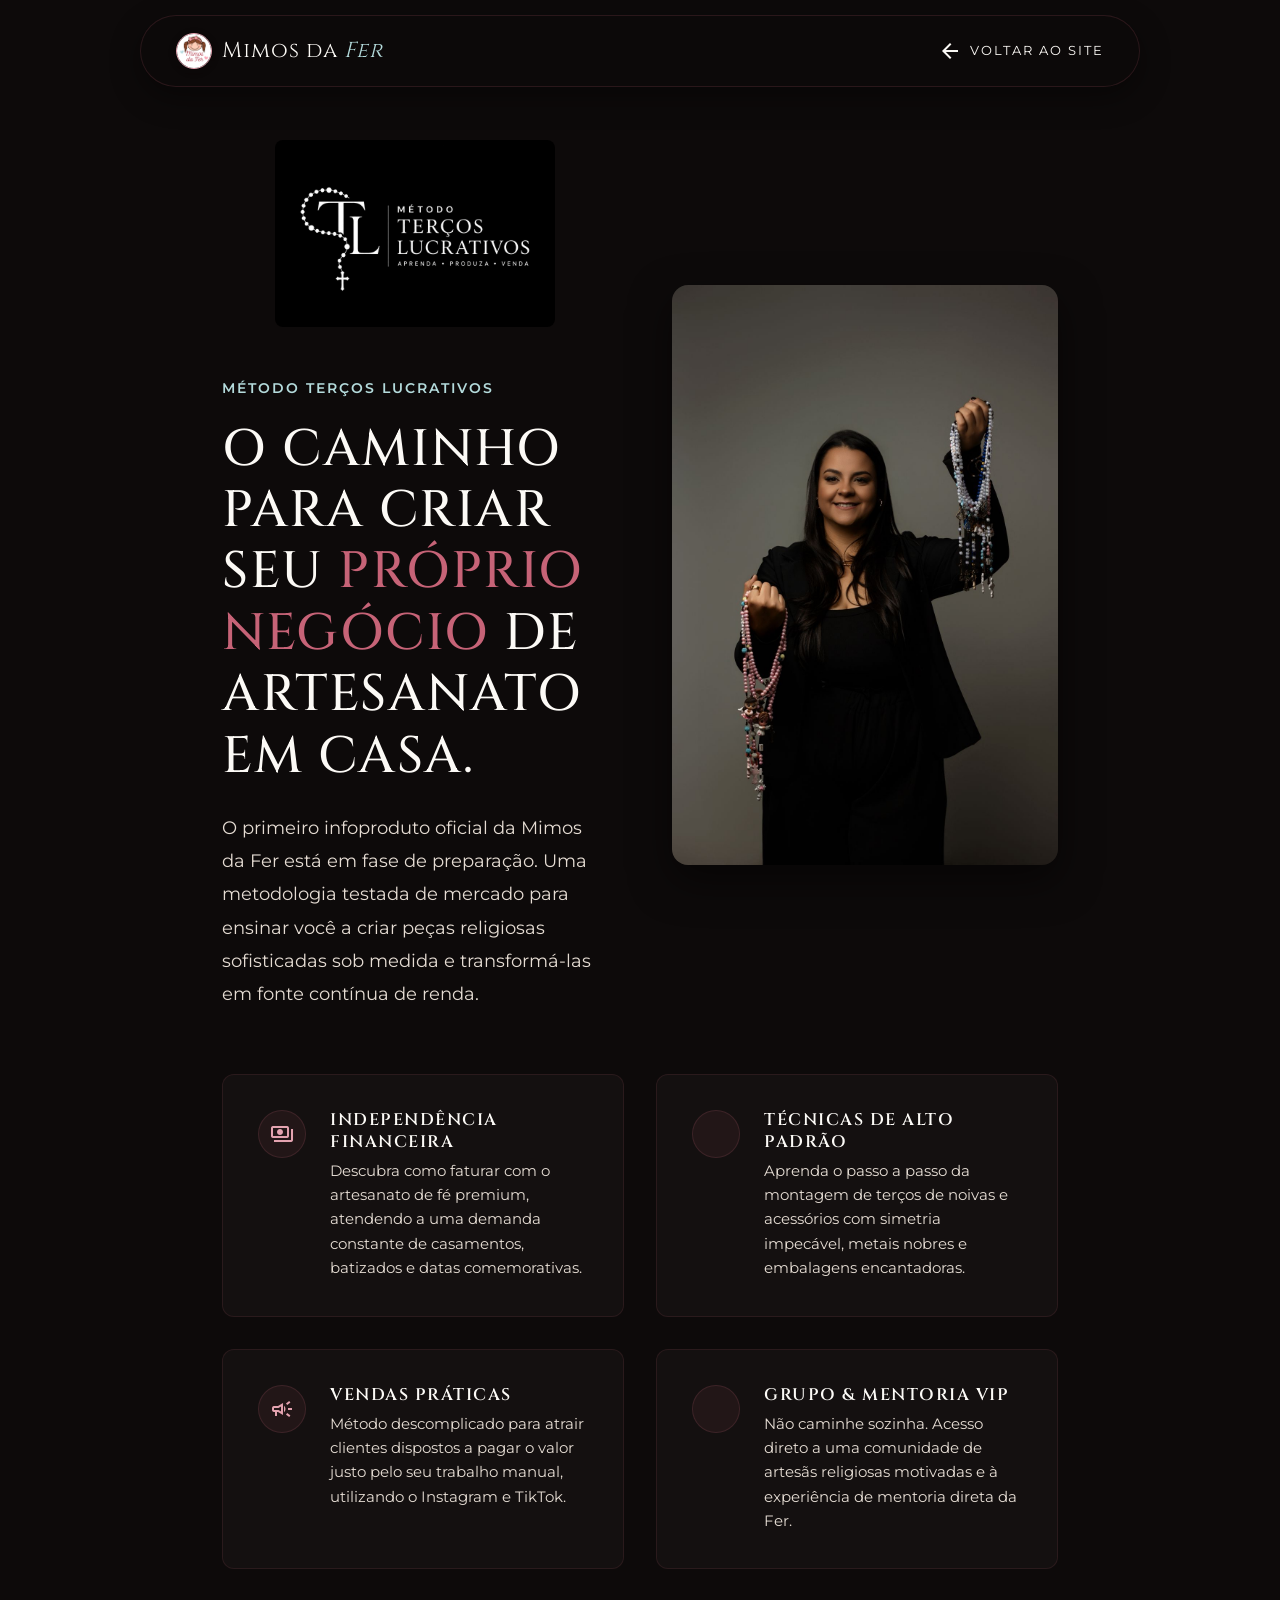
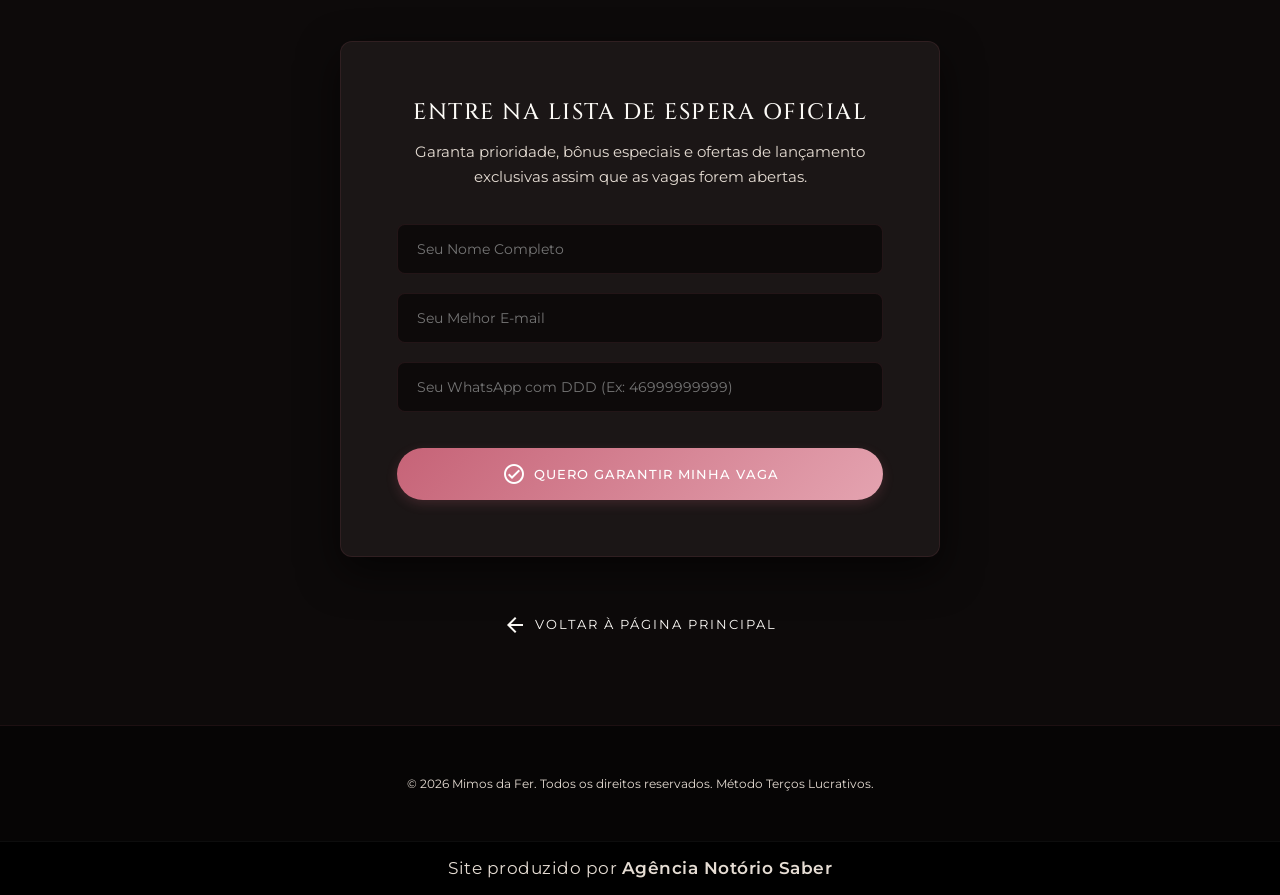
==== metodo-tl.html @ 3d81c31b "style: transforma layout do cabecalho metodo TL em 2 colunas e atualiza foto" ====
<!DOCTYPE html>
<html lang="pt-BR">
<head>
  <meta charset="UTF-8">
  <meta name="viewport" content="width=device-width, initial-scale=1.0">
  <meta name="description" content="Lista de Espera Oficial para o Método Terços Lucrativos de Fernanda Paim. Aprenda a faturar com artesanato religioso premium de casa.">
  <meta name="author" content="Fernanda Paim">
  <link rel="icon" type="image/png" href="kiwi/fav.png">
  
  <title>Método Terços Lucrativos | Lista de Espera Oficial</title>
  
  <!-- CSS Stylesheet (Reutiliza as variáveis e reset do site principal) -->
  <link rel="stylesheet" href="style.css">
  
  <!-- Google Icons -->
  <link href="https://fonts.googleapis.com/icon?family=Material+Icons+Outlined" rel="stylesheet">
  
  <style>
    /* Estilos Exclusivos para a Página do Teaser do Curso */
    body {
      background-color: var(--bg-dark-primary) !important;
      color: var(--text-on-dark) !important;
    }
    
    .mtl-logo-img {
      max-width: 280px !important;
      width: 100% !important;
      height: auto !important;
      display: block !important;
      margin: 0 auto 1.5rem !important;
      border-radius: 8px;
    }
    
    .teaser-section {
      min-height: 100vh;
      padding: 140px 0 80px;
      display: flex;
      align-items: center;
      position: relative;
      background-color: var(--bg-dark-primary);
    }
    
    .teaser-container {
      max-width: 900px;
      margin: 0 auto;
      padding: 0 2rem;
      text-align: center;
      z-index: 10;
    }
    
    .teaser-header {
      margin-bottom: 3.5rem;
    }
    
    .teaser-title {
      font-size: clamp(2rem, 5vw, 3.2rem);
      line-height: 1.2;
      margin-bottom: 1.5rem;
    }
    
    .teaser-title span {
      color: var(--color-rose); /* Rosa chique da logo destacando */
    }
    
    .teaser-subtitle {
      font-size: clamp(0.95rem, 2vw, 1.15rem);
      color: var(--text-on-dark-sub);
      max-width: 700px;
      margin: 0 auto;
      font-weight: 400;
      line-height: 1.8;
    }
    
    /* Grid de Benefícios */
    .benefits-grid {
      display: grid;
      grid-template-columns: repeat(2, 1fr);
      gap: 2rem;
      margin-bottom: 4.5rem;
      text-align: left;
    }
    
    .benefit-card {
      background: var(--bg-dark-secondary);
      border: 1px solid var(--border-dark);
      padding: 2.2rem;
      border-radius: 12px;
      display: flex;
      gap: 1.5rem;
      transition: var(--transition-smooth);
    }
    
    .benefit-card:hover {
      border-color: var(--color-rose);
      transform: translateY(-3px);
      box-shadow: 0 8px 25px rgba(198, 99, 119, 0.08);
    }
    
    .benefit-icon {
      width: 48px;
      height: 48px;
      background: rgba(198, 99, 119, 0.08);
      border: 1px solid rgba(198, 99, 119, 0.16);
      border-radius: 50%;
      display: flex;
      align-items: center;
      justify-content: center;
      color: var(--color-rose-pastel);
      flex-shrink: 0;
    }
    
    .benefit-info {
      display: flex;
      flex-direction: column;
      gap: 5px;
    }
    
    .benefit-title {
      font-family: var(--font-title);
      font-size: 1.05rem;
      color: var(--text-on-dark);
      font-weight: 600;
    }
    
    .benefit-desc {
      font-size: 0.95rem; /* Aumentado levemente */
      color: var(--text-on-dark-sub);
      font-weight: 400;
      line-height: 1.6;
    }
    
    /* Bloco do Formulário Interativo */
    .waitlist-block {
      background: var(--bg-dark-tertiary);
      border: 1px solid var(--border-dark);
      border-radius: 12px;
      padding: 3.5rem;
      max-width: 600px;
      margin: 0 auto;
      box-shadow: 0 15px 40px rgba(0, 0, 0, 0.6);
      position: relative;
    }
    
    .waitlist-block h3 {
      font-size: 1.4rem;
      margin-bottom: 0.8rem;
      color: var(--text-on-dark);
    }
    
    .waitlist-block p {
      color: var(--text-on-dark-sub);
      font-size: 0.95rem; /* Aumentado levemente */
      margin-bottom: 2.2rem;
      font-weight: 400;
    }
    
    .waitlist-form {
      display: flex;
      flex-direction: column;
      gap: 1.2rem;
    }
    
    .form-group {
      position: relative;
      text-align: left;
    }
    
    .form-input {
      width: 100%;
      background: var(--bg-dark-primary);
      border: 1px solid var(--border-dark);
      padding: 1rem 1.2rem;
      border-radius: 8px;
      color: var(--text-on-dark);
      font-family: var(--font-body);
      font-size: 0.85rem;
      transition: var(--transition-fast);
    }
    
    .form-input:focus {
      outline: none;
      border-color: var(--color-rose);
      box-shadow: 0 0 10px rgba(198, 99, 119, 0.15);
    }
    
    /* Estado de Sucesso */
    .success-message {
      display: none;
      flex-direction: column;
      align-items: center;
      gap: 1.2rem;
      animation: fadeIn 0.5s ease forwards;
    }
    
    .success-icon {
      font-size: 3.5rem;
      color: var(--color-rose);
    }
    
    .success-title {
      font-family: var(--font-title);
      font-size: 1.3rem;
      color: var(--text-on-dark);
    }
    
    .success-desc {
      font-size: 0.88rem;
      color: var(--text-on-dark-sub);
      max-width: 400px;
      line-height: 1.6;
      text-align: center;
    }
    
    @keyframes fadeIn {
      from { opacity: 0; transform: translateY(10px); }
      to { opacity: 1; transform: translateY(0); }
    }
    
    .back-home {
      display: inline-flex;
      align-items: center;
      gap: 8px;
      font-size: 0.8rem;
      text-transform: uppercase;
      letter-spacing: 2px;
      color: var(--text-on-dark-sub);
      margin-top: 3.5rem;
      transition: var(--transition-fast);
    }
    
    .back-home:hover {
      color: var(--color-rose-pastel) !important;
      transform: translateX(-3px);
    }
    
    @media (max-width: 768px) {
      .benefits-grid {
        grid-template-columns: 1fr;
        gap: 1.5rem;
      }
      
      .waitlist-block {
        padding: 2.2rem;
      }
    }
  </style>
</head>
<body>

  <!-- --- HEADER TRANSPARENTE --- -->
  <header class="header-main" style="position: absolute;">
    <div class="nav-container">
      <a href="index.html" class="logo-link">
        <img src="logo-mimos.jpeg" alt="Mimos da Fer Logo" class="nav-logo-img">
        <span class="logo-text">Mimos da <span>Fer</span></span>
      </a>
      <a href="index.html" class="back-home" style="margin-top: 0;">
        <span class="material-icons-outlined">arrow_back</span> Voltar ao Site
      </a>
    </div>
  </header>

  <!-- --- CONTEÚDO PRINCIPAL --- -->
  <section class="teaser-section">
    <div class="teaser-container">
      
      <style>
        .teaser-two-columns {
          display: flex;
          align-items: center;
          gap: 4rem;
          text-align: left;
          margin-bottom: 4rem;
        }
        .teaser-text-col {
          flex: 1;
          min-width: 300px;
        }
        .teaser-img-col {
          flex: 1;
          min-width: 300px;
        }
        @media (max-width: 768px) {
          .teaser-two-columns {
            flex-direction: column;
            text-align: center;
          }
          .teaser-text-col {
            display: flex;
            flex-direction: column;
            align-items: center;
          }
        }
      </style>
      <div class="teaser-two-columns reveal">
        <div class="teaser-text-col">
          <div class="section-logo-container" style="margin-bottom: 1.5rem;">
            <img src="logo.jpeg" alt="Logo Método Terços Lucrativos" class="mtl-logo-img" style="border-radius: 8px;">
          </div>
          <div class="hero-tag" style="justify-content: center; margin-bottom: 1.2rem; display: inline-flex;">Método Terços Lucrativos</div>
          <h1 class="teaser-title" style="margin-bottom: 1.5rem; line-height: 1.2;">O caminho para criar seu <span>próprio negócio</span> de artesanato em casa.</h1>
          <p class="teaser-subtitle" style="margin: 0; max-width: 100%;">
            O primeiro infoproduto oficial da Mimos da Fer está em fase de preparação. Uma metodologia testada de mercado para ensinar você a criar peças religiosas sofisticadas sob medida e transformá-las em fonte contínua de renda.
          </p>
        </div>
        <div class="teaser-img-col">
          <img src="img/415e8209.jpg" alt="Fernanda Paim Método TL" style="width: 100%; max-width: 500px; height: auto; border-radius: 16px; box-shadow: 0 15px 40px rgba(0,0,0,0.5); display: block; margin: 0 auto;">
        </div>
      </div>
      
      <!-- Grid de Benefícios -->
      <div class="benefits-grid reveal delay-1">
        
        <!-- Card 1 -->
        <div class="benefit-card">
          <div class="benefit-icon">
            <span class="material-icons-outlined">payments</span>
          </div>
          <div class="benefit-info">
            <h3 class="benefit-title">Independência Financeira</h3>
            <p class="benefit-desc">Descubra como faturar com o artesanato de fé premium, atendendo a uma demanda constante de casamentos, batizados e datas comemorativas.</p>
          </div>
        </div>

        <!-- Card 2 -->
        <div class="benefit-card">
          <div class="benefit-icon">
            <span class="material-icons-outlined">auto_awesome</span>
          </div>
          <div class="benefit-info">
            <h3 class="benefit-title">Técnicas de Alto Padrão</h3>
            <p class="benefit-desc">Aprenda o passo a passo da montagem de terços de noivas e acessórios com simetria impecável, metais nobres e embalagens encantadoras.</p>
          </div>
        </div>

        <!-- Card 3 -->
        <div class="benefit-card">
          <div class="benefit-icon">
            <span class="material-icons-outlined">campaign</span>
          </div>
          <div class="benefit-info">
            <h3 class="benefit-title">Vendas Práticas</h3>
            <p class="benefit-desc">Método descomplicado para atrair clientes dispostos a pagar o valor justo pelo seu trabalho manual, utilizando o Instagram e TikTok.</p>
          </div>
        </div>

        <!-- Card 4 -->
        <div class="benefit-card">
          <div class="benefit-icon">
            <span class="material-icons-outlined">diversity_3</span>
          </div>
          <div class="benefit-info">
            <h3 class="benefit-title">Grupo & Mentoria VIP</h3>
            <p class="benefit-desc">Não caminhe sozinha. Acesso direto a uma comunidade de artesãs religiosas motivadas e à experiência de mentoria direta da Fer.</p>
          </div>
        </div>

      </div>
      
      <!-- Bloco de Inscrição Interativa -->
      <div class="waitlist-block reveal delay-2">
        <div id="waitlist-form-wrapper">
          <h3>Entre na Lista de Espera Oficial</h3>
          <p>Garanta prioridade, bônus especiais e ofertas de lançamento exclusivas assim que as vagas forem abertas.</p>
          
          <form class="waitlist-form" id="course-waitlist-form">
            <div class="form-group">
              <input type="text" id="user-name" placeholder="Seu Nome Completo" class="form-input" required>
            </div>
            <div class="form-group">
              <input type="email" id="user-email" placeholder="Seu Melhor E-mail" class="form-input" required>
            </div>
            <div class="form-group">
              <input type="tel" id="user-phone" placeholder="Seu WhatsApp com DDD (Ex: 46999999999)" class="form-input" required>
            </div>
            
            <button type="submit" class="btn btn-primary" style="margin-top: 1rem;" id="submit-waitlist-btn">
              <span class="material-icons-outlined">check_circle</span> Quero Garantir Minha Vaga
            </button>
          </form>
        </div>
        
        <!-- Estado de Sucesso -->
        <div class="success-message" id="waitlist-success">
          <span class="material-icons-outlined success-icon">verified</span>
          <h3 class="success-title">Inscrição Confirmada!</h3>
          <p class="success-desc">
            Sua vaga na lista de espera exclusiva foi garantida. Agora, faça parte do nosso Grupo VIP no WhatsApp para receber novidades em primeira mão e conversar diretamente comigo!
          </p>
          <a href="https://api.whatsapp.com/send?phone=554699164921&text=Ol%C3%A1%2C%20Fer!%20Gostaria%20de%20entrar%20no%20grupo%20VIP%20de%20espera%20do%20M%C3%A9todo%20Ter%C3%A7os%20Lucrativos." target="_blank" class="btn btn-whatsapp" style="margin-top: 1rem; width: 100%;" id="vip-whatsapp-redirect">
            <span class="material-icons-outlined">groups</span> Entrar no Grupo VIP do WhatsApp
          </a>
        </div>
      </div>
      
      <a href="index.html" class="back-home" id="btn-back-bottom">
        <span class="material-icons-outlined">arrow_back</span> Voltar à Página Principal
      </a>

    </div>
  </section>

  <!-- --- FOOTER --- -->
  <footer class="footer-main" style="padding: 3rem 0; text-align: center;">
    <p style="font-size: 0.75rem; color: var(--text-secondary);">&copy; 2026 Mimos da Fer. Todos os direitos reservados. Método Terços Lucrativos.</p>
  </footer>

  <!-- --- DOBRA PRETA FINA (AGÊNCIA) --- -->
  <div class="developer-footer">
    <p>Site produzido por <a href="http://notoriosaber.online/" target="_blank" rel="noopener">Agência Notório Saber</a></p>
  </div>

  <!-- Reutiliza a lógica de scroll reveal e transições básicas -->
  <script src="script.js"></script>
  <script>
    // Comportamento interativo exclusivo da lista de espera
    document.getElementById('course-waitlist-form').addEventListener('submit', function(e) {
      e.preventDefault();
      
      // Coleta dados e simula envio com micro-animação
      const name = document.getElementById('user-name').value;
      const email = document.getElementById('user-email').value;
      const phone = document.getElementById('user-phone').value;
      
      // Armazena localmente para simular banco de dados da lista
      const lead = { name, email, phone, timestamp: new Date().toISOString() };
      localStorage.setItem('lead_mtl_' + Date.now(), JSON.stringify(lead));
      
      // Transição suave para o estado de sucesso
      const formWrapper = document.getElementById('waitlist-form-wrapper');
      const successWrapper = document.getElementById('waitlist-success');
      
      formWrapper.style.transition = 'opacity 0.4s ease';
      formWrapper.style.opacity = '0';
      
      setTimeout(() => {
        formWrapper.style.display = 'none';
        successWrapper.style.display = 'flex';
      }, 400);
    });
  </script>
</body>
</html>
---- style.css ----
/* 
 * ESTILO VISUAL PREMIUM, EDITORIAL & MOBILE-FIRST - MIMOS DA FER
 * Design System: Alternância de dobras claras (Creme/Linho) e escuras (Espresso Veludo).
 * Tipografia: Cormorant Garamond (Elegância leve) & Montserrat (Alta legibilidade comercial).
 */

@import url('https://fonts.googleapis.com/css2?family=Cinzel:wght@400;500;600;700&family=Montserrat:wght@300;400;500;600;700&display=swap');

/* --- VARIÁVEIS DE DESIGN SYSTEM (Champagne, Dusty Rose & Pastel Mint) --- */
:root {
  /* Cores Dobras Escuras (Veludo / Espresso) */
  --bg-dark-primary: #0D0A0A;
  --bg-dark-secondary: #141010;
  --bg-dark-tertiary: #1B1616;
  --border-dark: rgba(198, 99, 119, 0.12); /* Use subtle brand rose for borders */
  
  /* Cores Dobras Claras (Creme / Linho / Editorial) */
  --bg-light-primary: #FAF7F2;     /* Fundo creme acolhedor, limpo e sofisticado */
  --bg-light-secondary: #F5EFEB;   /* Creme com toque sutil de rosa da logo */
  --border-light: rgba(198, 99, 119, 0.08); /* Delicate rose accent for borders */
  
  /* Cores da Logo da Fer (Elegantes, Afetuosas & Premium) */
  --color-rose: #C66377;           /* O rosa chique da logo */
  --color-rose-light: #F7E6E8;     /* Rosa super claro para sutilezas e hovers */
  --color-rose-pastel: #E4A3B0;    /* Rosa pastel para hovers e botões secundários */
  --color-mint: #B4DBDC;           /* O azul/verde pastel delicado da logo */
  --color-mint-dark: #6C9A9C;      /* Azul/verde de contraste */
  
  /* Textos (Legibilidade Otimizada) */
  --text-on-dark: #FCFAF6;        /* Marfim para fundos escuros */
  --text-on-dark-sub: #E5DCD3;    /* Linho claro para altíssima legibilidade em escuros */
  
  --text-on-light: #2C2520;       /* Café escuro para altíssimo contraste em claros */
  --text-on-light-sub: #6E6359;   /* Tom médio para apoios em claros */
  
  /* Tipografia */
  --font-title: 'Cinzel', serif;   /* Revertido para Cinzel de acordo com a primeira versão */
  --font-body: 'Montserrat', sans-serif;
  
  /* Transições suaves */
  --transition-smooth: all 0.4s cubic-bezier(0.16, 1, 0.3, 1);
  --transition-fast: all 0.2s ease;
  
  /* Altura mínima de toque recomendada para celulares */
  --touch-target: 48px;
}

/* --- RESET & CONFIGURAÇÕES BÁSICAS --- */
*, *::before, *::after {
  box-sizing: border-box;
  margin: 0;
  padding: 0;
}

html {
  scroll-behavior: smooth;
  font-size: 16px; /* Base 16px para garantir boa legibilidade */
}

body {
  font-family: var(--font-body);
  line-height: 1.6;
  overflow-x: hidden;
  -webkit-font-smoothing: antialiased;
  background-color: var(--bg-light-primary); /* Padrão claro */
  color: var(--text-on-light);
}

/* Reset Global de Links (Remove azul e sublinhados indesejados) */
a, a:visited, a:hover, a:active {
  color: inherit !important;
  text-decoration: none !important;
  transition: var(--transition-fast);
}

/* Scrollbar sutil */
::-webkit-scrollbar {
  width: 6px;
}
::-webkit-scrollbar-track {
  background: var(--bg-dark-primary);
}
::-webkit-scrollbar-thumb {
  background: var(--color-rose);
  border-radius: 3px;
}

/* --- TYPOGRAPHY & LEGIBILIDADE --- */
h1, h2, h3, h4, h5, h6 {
  font-family: var(--font-title);
  font-weight: 500;
  letter-spacing: 1.5px; /* Cinzel se beneficia muito de maior espaçamento */
  line-height: 1.3;
  text-transform: uppercase; /* Estilo gravado clássico e luxuoso */
}

/* Garante que textos de parágrafos tenham tamanho legível em qualquer lugar */
p {
  font-size: 1.05rem; /* Aumentado de 1rem para 1.05rem para leitura perfeita */
  font-weight: 400; /* Regular para legibilidade comercial perfeita */
}

/* --- BOTÕES PREMIUM (MOBILE-FIRST) --- */
.btn {
  display: inline-flex;
  align-items: center;
  justify-content: center;
  padding: 0.9rem 1.8rem;
  font-family: var(--font-body);
  font-weight: 500;
  font-size: 0.82rem; /* Legível */
  letter-spacing: 1px;
  text-transform: uppercase;
  border-radius: 30px;
  cursor: pointer;
  transition: var(--transition-smooth);
  position: relative;
  overflow: hidden;
  gap: 8px;
  min-height: var(--touch-target);
  text-align: center;
}

/* Botão Rosa Destaque (Inspirado na Logo da Fer) */
.btn-primary {
  background: linear-gradient(135deg, var(--color-rose) 0%, var(--color-rose-pastel) 100%);
  color: #FFFFFF !important; /* Branco de alto contraste */
  border: none;
  box-shadow: 0 4px 12px rgba(198, 99, 119, 0.2);
}

.btn-primary:hover {
  transform: translateY(-2px);
  box-shadow: 0 6px 18px rgba(198, 99, 119, 0.4);
  background: linear-gradient(135deg, var(--color-rose-pastel) 0%, var(--color-rose) 100%);
}

/* Botão Secundário Azul/Rosa Delicado */
.btn-secondary {
  background: transparent;
  color: var(--color-rose-pastel) !important;
  border: 1px solid var(--color-rose-pastel);
}

.btn-secondary:hover {
  background: rgba(198, 99, 119, 0.06);
  border-color: var(--color-rose);
  color: var(--color-rose) !important;
  transform: translateY(-2px);
}

/* Botão WhatsApp Verde */
.btn-whatsapp {
  background: #25D366;
  color: white;
  border: none;
  box-shadow: 0 4px 12px rgba(37, 211, 102, 0.15);
}

.btn-whatsapp:hover {
  background: #20ba59;
  transform: translateY(-2px);
  box-shadow: 0 6px 18px rgba(37, 211, 102, 0.3);
}

/* --- HEADER FLUTUANTE CLEAN (PILL SHAPE) --- */
.header-main {
  position: fixed;
  top: 15px; /* Flutua do topo */
  left: 50%;
  transform: translateX(-50%);
  width: 92%; /* Deixa margens nas laterais */
  max-width: 1000px; /* Largura luxo compacta */
  z-index: 1000;
  background: rgba(13, 10, 10, 0.78); /* Vidro escuro translúcido */
  border: 1px solid rgba(198, 99, 119, 0.16); /* Borda fina rosa chique */
  border-radius: 50px; /* Cantos pílula arredondados */
  backdrop-filter: blur(20px);
  -webkit-backdrop-filter: blur(20px);
  box-shadow: 0 10px 30px rgba(0, 0, 0, 0.4);
  transition: var(--transition-smooth);
  padding: 0;
}

.header-main.scrolled {
  top: 10px;
  background: rgba(13, 10, 10, 0.94);
  border-color: rgba(198, 99, 119, 0.3);
  box-shadow: 0 12px 35px rgba(0, 0, 0, 0.6);
}

.nav-container {
  max-width: 100%;
  padding: 0.5rem 1.6rem;
  display: flex;
  align-items: center;
  justify-content: space-between;
  min-height: 56px; /* Altura slim compacta e clean */
}

.logo-link {
  display: flex;
  align-items: center;
  text-decoration: none !important;
  border: none !important;
}

.nav-logo-img {
  width: 36px; /* Tamanho delicado e elegante */
  height: 36px;
  border-radius: 50%; /* Formato de círculo perfeito solicitado */
  object-fit: cover;
  border: 1px solid var(--color-rose-pastel); /* Borda rosa fina e chique */
  margin-right: 10px; /* Distância do texto logo */
  flex-shrink: 0;
  box-shadow: 0 2px 8px rgba(0, 0, 0, 0.15);
  transition: var(--transition-fast);
}

.logo-link:hover .nav-logo-img {
  transform: scale(1.05);
  border-color: var(--color-rose);
}

.logo-text {
  font-family: var(--font-title);
  font-size: 1.25rem;
  font-weight: 400;
  color: var(--text-on-dark);
  letter-spacing: 1px;
}

.logo-text span {
  color: var(--color-mint); /* Azul bebê para destacar o nome da Fer elegantemente */
  font-weight: 400;
  font-style: italic;
}

/* Hamburger Menu Mobile (Estilizado) */
.menu-toggle {
  display: flex;
  flex-direction: column;
  justify-content: space-between;
  width: 22px;
  height: 14px;
  background: transparent;
  border: none;
  cursor: pointer;
  z-index: 1001;
}

.menu-toggle span {
  display: block;
  width: 100%;
  height: 1.5px;
  background-color: var(--color-rose-pastel); /* Rosa da logo para o menu mobile */
  transition: var(--transition-smooth);
}

/* Menu Lateral Estilo Cartão Flutuante no Mobile-First */
.nav-menu {
  position: fixed;
  top: 15px; /* Alinhado ao topo do menu flutuante */
  right: -100%;
  width: 80%;
  max-width: 280px;
  height: calc(100vh - 30px); /* Margem no topo e no rodapé */
  background: rgba(13, 10, 10, 0.96);
  border: 1px solid rgba(230, 197, 148, 0.2);
  border-radius: 20px; /* Cantos redondos de cartão flutuante */
  display: flex;
  flex-direction: column;
  list-style: none;
  padding: 80px 2rem 2rem;
  gap: 1.8rem;
  transition: var(--transition-smooth);
  box-shadow: -10px 10px 30px rgba(0, 0, 0, 0.6);
  z-index: 999;
}

.nav-menu.active {
  right: 15px; /* Senta flutuando a 15px da margem lateral */
}

.nav-item a {
  font-size: 0.95rem;
  font-weight: 500;
  text-transform: uppercase;
  letter-spacing: 1.2px;
  color: #FFFFFF !important; /* Visibilidade total no fundo escuro */
  display: block;
  padding: 0.5rem 0;
  text-decoration: none !important;
  border: none !important;
  white-space: nowrap; /* Evita quebra feia de nomes como 'Método TL' */
  transition: var(--transition-fast);
}

.nav-item a:hover,
.nav-item.active a {
  color: var(--color-rose-pastel) !important; /* Destaque com o rosa da logo */
}

.nav-cta {
  display: none; /* Escondido por padrão no mobile */
}

/* Animação Hamburger para X */
.menu-toggle.active span:nth-child(1) { transform: translateY(6px) rotate(45deg); }
.menu-toggle.active span:nth-child(2) { opacity: 0; }
.menu-toggle.active span:nth-child(3) { transform: translateY(-6px) rotate(-45deg); }


/* ==========================================================================
   ESTILOS DAS DOBRAS (SEÇÕES ALTERNADAS)
   ========================================================================== */

/* --- DOBRA 1: HERO (Dobra Escura Premium) --- */
.hero-section {
  background-color: var(--bg-dark-primary);
  color: var(--text-on-dark);
  min-height: 100vh;
  padding: 110px 0 3.5rem;
  display: flex;
  align-items: center;
  position: relative;
  border-bottom: 1px solid var(--border-dark);
}

.hero-container {
  max-width: 1200px;
  margin: 0 auto;
  padding: 0 1.5rem;
  display: flex;
  flex-direction: column;
  gap: 2.5rem;
  align-items: center;
  text-align: center;
}

.hero-tag {
  font-size: 0.85rem;
  text-transform: uppercase;
  letter-spacing: 2px;
  color: var(--color-mint); /* Lindo azul bebê para destacar a tag superior */
  font-weight: 600;
  margin-bottom: 0.5rem;
  display: block;
}

.hero-title {
  font-size: clamp(2rem, 7vw, 2.8rem);
  font-weight: 400;
  line-height: 1.2;
  margin-bottom: 1.2rem;
}

.hero-title span {
  font-style: italic;
  color: var(--color-rose);
}

.hero-subtitle {
  font-size: 1.05rem; /* Ampliado */
  color: var(--text-on-dark-sub);
  line-height: 1.8;
  max-width: 580px;
  margin: 0 auto 2.2rem;
  font-weight: 400; /* Legibilidade perfeita */
}

.hero-buttons {
  display: flex;
  flex-direction: column;
  gap: 1rem;
  width: 100%;
}

.hero-buttons .btn {
  width: 100%;
}

/* CARROSSEL VERTICAL (HERO) */
.hero-visual {
  width: 100%;
  max-width: 380px;
}

.hero-carousel-container {
  position: relative;
  width: 100%;
  height: 380px;
  border-radius: 12px;
  overflow: hidden;
  border: 1px solid var(--border-dark);
  box-shadow: 0 15px 35px rgba(0, 0, 0, 0.6);
}

.hero-carousel-wrapper {
  display: flex;
  flex-direction: column;
  height: 100%;
  transition: transform 0.8s cubic-bezier(0.16, 1, 0.3, 1);
}

.hero-carousel-slide {
  flex-shrink: 0;
  width: 100%;
  height: 100%;
  position: relative;
}

.hero-carousel-slide img {
  width: 100%;
  height: 100%;
  object-fit: cover;
}

.hero-carousel-slide::after {
  content: '';
  position: absolute;
  inset: 0;
  background: linear-gradient(to top, rgba(13, 10, 10, 0.4), transparent 45%);
  pointer-events: none;
}

.hero-carousel-dots {
  position: absolute;
  right: 15px;
  top: 50%;
  transform: translateY(-50%);
  display: flex;
  flex-direction: column;
  gap: 10px;
  z-index: 10;
}

.hero-carousel-dots .dot {
  width: 6px;
  height: 6px;
  border-radius: 50%;
  background: rgba(252, 250, 246, 0.3);
  cursor: pointer;
  transition: var(--transition-fast);
}

.hero-carousel-dots .dot.active {
  background: var(--color-rose); /* Rosa da logo no ponto ativo */
  transform: scale(1.4);
}

.hero-badge {
  display: none; /* Removido do mobile para evitar IA look */
}


/* --- DOBRA 2: DIFERENCIAIS (Faixa Clara Otimizada) --- */
.ribbon-section {
  background-color: var(--color-rose-light); /* Lindo fundo rosa suave baseado na logo da Fer */
  border-bottom: 1px solid rgba(198, 99, 119, 0.15);
  padding: 3rem 0; /* ligeiramente reduzido para manter proporção no mobile */
  color: var(--text-on-light);
}

.ribbon-container {
  max-width: 800px; /* Centrado e compacto para grade 2x2 elegante no desktop */
  margin: 0 auto;
  padding: 0 1rem; /* margem reduzida para dar mais espaço aos cards no mobile */
  display: grid;
  grid-template-columns: repeat(2, 1fr);
  gap: 1rem; /* gap mais estreito para aproveitar melhor a largura em telas menores */
  align-items: stretch; /* Garante que os cards da mesma linha fiquem com a mesma altura */
}

.ribbon-item {
  background-color: #FFFFFF;
  border: 1px solid rgba(198, 99, 119, 0.08);
  border-radius: 16px;
  padding: 1.8rem 0.8rem; /* padding horizontal reduzido para dar espaço ao texto */
  display: flex;
  flex-direction: column;
  align-items: center;
  text-align: center;
  gap: 8px;
  height: 100%; /* Força o card a preencher 100% da altura da linha da grade */
  box-shadow: 0 10px 25px rgba(198, 99, 119, 0.03);
  transition: var(--transition-smooth);
}

.ribbon-item:hover {
  transform: translateY(-5px);
  border-color: var(--color-rose);
  box-shadow: 0 15px 30px rgba(198, 99, 119, 0.08);
}

.ribbon-icon {
  font-size: 2rem;
  color: var(--color-rose);
  margin-bottom: 2px;
}

.ribbon-title {
  font-family: var(--font-title);
  font-size: 0.95rem; /* Ajustado para caber o título em menos linhas */
  font-weight: 600;
  color: var(--text-on-light);
  letter-spacing: 0.5px;
  line-height: 1.3;
}

.ribbon-desc {
  font-size: 0.82rem; /* Compacto e legível no mobile */
  color: var(--text-on-light-sub);
  max-width: 100%;
  line-height: 1.5;
  font-weight: 400;
}


/* --- SEÇÃO CONTAINER PADRÃO (Para dobras gerais) --- */
.section {
  padding: 4.5rem 0;
  position: relative;
}

/* Alternância de Dobras (Clara/Escura) */
.section-light {
  background-color: var(--bg-light-primary);
  color: var(--text-on-light);
}

.section-dark {
  background-color: var(--bg-dark-secondary);
  color: var(--text-on-dark);
  border-top: 1px solid var(--border-dark);
  border-bottom: 1px solid var(--border-dark);
}

.container {
  max-width: 1200px;
  margin: 0 auto;
  padding: 0 1.5rem;
}

.section-logo-container {
  display: flex;
  justify-content: center;
  margin-bottom: 1.2rem;
}

.section-logo-circle {
  width: 72px; /* Tamanho proporcional e visível */
  height: 72px;
  border-radius: 50%; /* Formato de círculo perfeito solicitado */
  object-fit: cover;
  border: 2px solid var(--color-rose); /* Borda rosa da logo */
  box-shadow: 0 4px 12px rgba(198, 99, 119, 0.12);
  transition: var(--transition-smooth);
}

.section-logo-circle:hover {
  transform: scale(1.08) rotate(3deg);
  box-shadow: 0 8px 24px rgba(198, 99, 119, 0.25);
}

.section-header {
  text-align: center;
  max-width: 600px;
  margin: 0 auto 2.8rem;
}

.section-tag {
  font-size: 0.88rem; /* Legível */
  text-transform: uppercase;
  letter-spacing: 2px;
  color: var(--color-rose); /* Rosa dusty da logo */
  font-weight: 600;
  margin-bottom: 0.5rem;
  display: block;
}

.section-dark .section-tag {
  color: var(--color-mint); /* Lindo azul bebê para contraste nos fundos escuros */
}

.section-title {
  font-size: clamp(1.6rem, 6vw, 2.3rem);
  font-weight: 400;
  margin-bottom: 1rem;
}

.section-subtitle {
  font-size: 1.05rem; /* Ampliado para excelente legibilidade */
  font-weight: 400; /* Regular legível */
  line-height: 1.7;
  color: var(--text-on-light-sub);
}

.section-dark .section-subtitle {
  color: var(--text-on-dark-sub);
}


/* --- DOBRA 3: VITRINE DE PRODUTOS (Dobra Clara Editorial) --- */
/* --- DOBRA 3: VITRINE DE PRODUTOS (Carrossel Galeria Infinita em Movimento) --- */
.marquee-container {
  overflow: hidden;
  width: 100%;
  padding: 1.5rem 0;
  position: relative;
}

.marquee-wrapper {
  overflow: hidden;
  width: 100%;
  display: flex;
  position: relative;
  /* Máscara de degradê premium que esfumaça as bordas do carrossel nas laterais da tela */
  mask-image: linear-gradient(to right, transparent 0%, #000 8%, #000 92%, transparent 100%);
  -webkit-mask-image: linear-gradient(to right, transparent 0%, #000 8%, #000 92%, transparent 100%);
}

.marquee-track {
  display: flex;
  width: max-content;
}

.marquee-left {
  animation: scroll-left 38s linear infinite;
}

.marquee-right {
  animation: scroll-right 38s linear infinite;
}

/* Pausa suavemente o movimento infinito ao passar o mouse */
.marquee-track:hover {
  animation-play-state: paused;
}

@keyframes scroll-left {
  0% { transform: translateX(0); }
  100% { transform: translateX(-50%); }
}

@keyframes scroll-right {
  0% { transform: translateX(-50%); }
  100% { transform: translateX(0); }
}

.marquee-slide {
  flex-shrink: 0;
  width: 250px; /* Tamanho proporcional e luxuoso */
  height: 250px; /* Formato quadrado que valoriza as contas dos terços */
  margin-right: 1.5rem;
  border-radius: 16px;
  overflow: hidden;
  position: relative;
  border: 1px solid var(--border-light);
  box-shadow: 0 4px 15px rgba(0, 0, 0, 0.02);
  cursor: pointer;
  transition: var(--transition-smooth);
}

.marquee-slide:hover {
  transform: scale(1.03) translateY(-4px);
  border-color: var(--color-rose);
  box-shadow: 0 8px 25px rgba(198, 99, 119, 0.12);
}

.marquee-img {
  width: 100%;
  height: 100%;
  object-fit: cover;
  transition: var(--transition-smooth);
}

.marquee-slide:hover .marquee-img {
  transform: scale(1.05);
}

.marquee-overlay {
  position: absolute;
  inset: 0;
  background: rgba(12, 10, 10, 0.12); /* Sombreado leve */
  display: flex;
  align-items: center;
  justify-content: center;
  opacity: 0;
  transition: var(--transition-fast);
}

.marquee-slide:hover .marquee-overlay {
  opacity: 1;
}

.marquee-zoom-icon {
  width: 44px;
  height: 44px;
  background: rgba(250, 247, 242, 0.95);
  border: 1px solid var(--color-rose);
  border-radius: 50%;
  display: flex;
  align-items: center;
  justify-content: center;
  color: var(--color-rose);
  box-shadow: 0 4px 12px rgba(0, 0, 0, 0.12);
  transform: scale(0.9);
  transition: var(--transition-smooth);
}

.marquee-slide:hover .marquee-zoom-icon {
  transform: scale(1);
}


/* --- DOBRA 4: SOBRE A FER (Dobra Escura Íntima) --- */
#sobre {
  padding: 4rem 0; /* Dobra compacta e focada para reduzir esticamento vertical */
}

@media (min-width: 768px) {
  #sobre {
    padding: 5rem 0; /* Padding sutil e proporcional no desktop */
  }
}

.about-grid {
  display: flex;
  flex-direction: column;
  gap: 1.5rem; /* Reduzido de 3rem para 1.5rem no mobile para aproximar o conteúdo */
  align-items: center;
}

.about-visual {
  position: relative;
  width: 100%;
  max-width: 320px;
}

.about-img-frame {
  width: 100%;
  height: 380px;
  border-radius: 12px;
  overflow: hidden;
  border: 1px solid var(--border-dark);
  box-shadow: 0 15px 30px rgba(0, 0, 0, 0.6);
}

.about-img {
  width: 100%;
  height: 100%;
  object-fit: cover;
}

.about-header-mobile {
  display: block;
  text-align: center;
  margin-bottom: 0.5rem; /* Reduzido de 2rem para 0.5rem no mobile */
  width: 100%;
}

.about-header-mobile .section-tag {
  display: inline-block;
  margin-bottom: 0.6rem;
}

.about-header-desktop {
  display: none;
}

.about-content h2,
.about-header-mobile h2,
.about-header-desktop h2 {
  font-size: clamp(1.6rem, 6vw, 2.3rem);
  margin-bottom: 1.5rem;
  text-align: center;
  font-weight: 400;
}

.about-content h2 span,
.about-header-mobile h2 span,
.about-header-desktop h2 span {
  color: var(--color-mint); /* Azul bebê para destacar "Fer" no escuro */
  font-style: italic;
}

.about-text-group {
  display: flex;
  flex-direction: column;
  gap: 1.2rem;
  color: var(--text-on-dark-sub);
  font-weight: 400; /* Legibilidade perfeita no fundo escuro */
  font-size: 1.05rem; /* Aumentado de 0.92rem para 1.05rem */
  line-height: 1.8;
}

.about-text-group p strong {
  color: var(--text-on-dark);
  font-weight: 400;
}

.about-signature {
  margin-top: 2rem;
  text-align: center;
}

.signature-name {
  font-family: var(--font-title);
  font-size: 1.25rem;
  color: var(--color-rose);
}

.signature-title {
  font-size: 0.75rem;
  text-transform: uppercase;
  color: var(--text-on-dark-sub);
  letter-spacing: 1px;
}


#metodo-tl {
  background-color: #000000;
}

/* --- DOBRA 5: CURSO MTL (Dobra Escura Destaque Dourado) --- */
.mtl-block {
  background: #000000; /* Fundo totalmente preto para emular transparência na logo */
  border: 1px solid var(--border-dark);
  border-radius: 12px;
  padding: 2.5rem;
  box-shadow: 0 15px 30px rgba(0, 0, 0, 0.5);
  display: flex;
  flex-direction: column;
  gap: 2.5rem;
  width: 100%;
}

/* Novo layout de grid flexível simétrico */
.mtl-modules-grid {
  display: flex;
  flex-wrap: wrap;
  gap: 1.5rem;
  justify-content: center;
  width: 100%;
}

.mtl-module-card {
  background: rgba(252, 250, 246, 0.02);
  border: 1px solid var(--border-light);
  border-radius: 8px;
  padding: 1.2rem 1.5rem;
  display: flex;
  align-items: center;
  gap: 1.2rem;
  flex: 1 1 calc(50% - 1.5rem); /* 2 colunas por padrão no mobile se couber */
  min-width: 280px;
  transition: var(--transition-smooth);
}

.mtl-module-card:hover {
  border-color: var(--color-rose);
  background: rgba(198, 99, 119, 0.02);
  transform: translateY(-2px);
}

@media (min-width: 992px) {
  .mtl-module-card {
    flex: 1 1 calc(32% - 1.5rem); /* 3 colunas simétricas e centralizadas no desktop */
  }
}

.mtl-action-container {
  display: flex;
  justify-content: center;
  margin-top: 1rem;
  width: 100%;
}

.mtl-join-btn-large {
  padding: 1.1rem 2.5rem;
  font-size: 0.9rem;
  animation: pulse-rose 2.5s infinite;
}

@keyframes pulse-green {
  0% { box-shadow: 0 0 0 0 rgba(37, 211, 102, 0.4); }
  70% { box-shadow: 0 0 0 12px rgba(37, 211, 102, 0); }
  100% { box-shadow: 0 0 0 0 rgba(37, 211, 102, 0); }
}

@keyframes pulse-rose {
  0% { box-shadow: 0 0 0 0 rgba(198, 99, 119, 0.4); }
  70% { box-shadow: 0 0 0 12px rgba(198, 99, 119, 0); }
  100% { box-shadow: 0 0 0 0 rgba(198, 99, 119, 0); }
}

.mtl-logo-img {
  max-width: 280px;
  width: 100%;
  height: auto;
  display: block;
  margin: 0 auto;
}

@media (min-width: 768px) {
  .mtl-logo-img {
    margin: 0 0 1.5rem; /* Alinha à esquerda em telas maiores */
  }
}

.mtl-badge {
  background: rgba(198, 99, 119, 0.08);
  border: 1px solid rgba(198, 99, 119, 0.16);
  color: var(--color-rose-pastel);
  padding: 0.4rem 1rem;
  font-size: 0.72rem; /* Aumentado */
  text-transform: uppercase;
  letter-spacing: 1.5px;
  font-weight: 600;
  border-radius: 30px;
  display: inline-block;
  margin-bottom: 1.2rem;
}

.mtl-title {
  font-size: clamp(1.6rem, 6vw, 2.3rem);
  font-weight: 400;
  margin-bottom: 1.2rem;
}

.mtl-title span {
  color: var(--color-rose);
  font-style: italic;
}

.mtl-desc {
  color: var(--text-on-dark-sub);
  font-weight: 400; /* Regular */
  font-size: 1.05rem; /* Aumentado */
  line-height: 1.8;
  margin-bottom: 2rem;
}

.mtl-modules-list {
  display: flex;
  flex-direction: column;
  gap: 1rem;
}

.mtl-module-card {
  background: rgba(252, 250, 246, 0.02);
  border: 1px solid var(--border-light);
  border-radius: 8px;
  padding: 1.2rem 1.5rem;
  display: flex;
  align-items: center;
  gap: 1.2rem;
}

.mtl-module-icon {
  width: 40px;
  height: 40px;
  border-radius: 50%;
  background: rgba(198, 99, 119, 0.08);
  border: 1px solid var(--border-dark);
  display: flex;
  align-items: center;
  justify-content: center;
  flex-shrink: 0;
}

.mtl-module-img {
  width: 20px;
  height: 20px;
  object-fit: contain;
}

.mtl-module-details {
  display: flex;
  flex-direction: column;
  gap: 2px;
}

.mtl-module-num {
  font-size: 0.68rem; /* Aumentado */
  text-transform: uppercase;
  color: var(--color-rose);
  letter-spacing: 1px;
  font-weight: 600;
}

.mtl-module-name {
  font-family: var(--font-title);
  font-size: 0.95rem; /* Aumentado */
  font-weight: 500;
  color: var(--text-on-dark);
}


/* --- DOBRA 6: PROVAS SOCIAIS (Dobra Clara Leitura Limpa) --- */
.testimonials-grid {
  display: flex;
  flex-direction: column;
  gap: 2rem;
}

.testimonial-card {
  background: var(--bg-light-secondary);
  border: 1px solid var(--border-light);
  border-radius: 12px;
  padding: 2rem;
  display: flex;
  flex-direction: column;
  gap: 1.2rem;
  box-shadow: 0 4px 15px rgba(0, 0, 0, 0.02);
}

.stars {
  color: var(--color-rose); /* Estrelas rosa chique da logo */
  font-size: 1.15rem; /* Aumentado significativamente para melhor visualização */
  display: flex;
  gap: 4px;
}

.testimonial-text {
  font-size: 1.08rem; /* Letras maiores para excelente conforto visual */
  color: var(--text-on-light); /* Café escuro com alto contraste */
  font-style: italic;
  line-height: 1.8; /* Espaçamento respirável */
  font-weight: 400; /* Peso regular, nada de texto ultra fino invisível! */
}

.testimonial-author {
  display: flex;
  align-items: center;
  gap: 12px;
  border-top: 1px solid var(--border-light);
  padding-top: 1.2rem;
}

.author-avatar {
  width: 38px;
  height: 38px;
  border-radius: 50%;
  border: 1px solid var(--color-rose);
  background-color: var(--bg-light-primary);
  display: flex;
  align-items: center;
  justify-content: center;
  font-family: var(--font-title);
  color: var(--color-rose);
  font-weight: 500;
  font-size: 0.9rem;
}

.author-info {
  display: flex;
  flex-direction: column;
}

.author-name {
  font-size: 0.95rem; /* Aumentado */
  font-weight: 600;
  color: var(--text-on-light);
}

.author-loc {
  font-size: 0.82rem; /* Aumentado */
  color: var(--text-on-light-sub);
  font-weight: 500;
}


/* --- DOBRA 7: CTA DE FECHAMENTO (Dobra Escura Fechamento) --- */
.final-cta-section {
  background-color: var(--bg-dark-primary);
  color: var(--text-on-dark);
  position: relative;
  overflow: hidden;
  padding: 5rem 0;
  text-align: center;
  border-top: 1px solid var(--border-dark);
}

.final-cta-container {
  max-width: 800px;
  margin: 0 auto;
  padding: 0 1.5rem;
  position: relative;
  z-index: 10;
}

.final-cta-title {
  font-size: clamp(1.8rem, 6vw, 2.5rem);
  font-weight: 400;
  margin-bottom: 1.2rem;
}

.final-cta-subtitle {
  font-size: 1.05rem; /* Aumentado */
  color: var(--text-on-dark-sub);
  margin-bottom: 2.5rem;
  line-height: 1.8;
  font-weight: 400;
}

.final-cta-section .btn-whatsapp {
  padding: 1.1rem 2.2rem;
  font-size: 0.85rem;
  width: 100%;
  animation: pulse-green 2.5s infinite;
}


/* --- RODAPÉ (FOOTER) --- */
.footer-main {
  background-color: #060505;
  border-top: 1px solid var(--border-dark);
  padding: 3.5rem 0 2rem;
  color: var(--text-on-dark-sub);
}

.footer-grid {
  display: flex;
  flex-direction: column;
  gap: 2.5rem;
  margin-bottom: 3rem;
}

.footer-brand {
  display: flex;
  flex-direction: column;
  gap: 1.2rem;
}

.footer-brand-desc {
  font-size: 0.95rem; /* Aumentado */
  line-height: 1.7;
  color: var(--text-on-dark-sub);
  font-weight: 400;
}

.footer-title {
  font-family: var(--font-title);
  font-size: 0.95rem; /* Aumentado */
  font-weight: 500;
  text-transform: uppercase;
  letter-spacing: 1.5px;
  color: var(--color-rose);
  margin-bottom: 1.2rem;
}

.footer-links {
  list-style: none;
  display: flex;
  flex-direction: column;
  gap: 0.8rem;
  font-size: 0.88rem; /* Aumentado */
}

.footer-links a:hover {
  color: var(--color-mint); /* Hover em azul bebê */
}

.social-links-list {
  display: flex;
  gap: 1rem;
}

.social-link-icon {
  width: 42px; /* Aumentado */
  height: 42px; /* Aumentado */
  border-radius: 50%;
  background: var(--bg-dark-tertiary);
  border: 1px solid var(--border-dark);
  display: flex;
  align-items: center;
  justify-content: center;
  color: var(--text-on-dark-sub);
}

.social-link-icon:hover {
  border-color: var(--color-mint); /* Borda em azul bebê no hover */
  color: var(--color-mint); /* Ícone em azul bebê no hover */
}

.footer-bottom {
  border-top: 1px solid var(--border-dark);
  padding-top: 1.8rem;
  display: flex;
  flex-direction: column;
  align-items: center;
  text-align: center;
  font-size: 0.8rem; /* Aumentado */
  gap: 1rem;
}

.footer-bottom-links {
  display: flex;
  gap: 1.5rem;
}


/* --- LIGHTBOX MODAL --- */
.lightbox {
  position: fixed;
  inset: 0;
  background: rgba(13, 10, 10, 0.97);
  backdrop-filter: blur(10px);
  z-index: 2000;
  display: none;
  align-items: center;
  justify-content: center;
  opacity: 0;
  transition: opacity 0.4s ease;
}

.lightbox.active {
  display: flex;
  opacity: 1;
}

.lightbox-content {
  position: relative;
  max-width: 95vw;
  max-height: 85vh;
  display: flex;
  flex-direction: column;
  align-items: center;
}

.lightbox-img {
  max-width: 100%;
  max-height: 70vh;
  object-fit: contain;
  border-radius: 8px;
  border: 1px solid var(--color-mint); /* Borda azul bebê fina */
}

.lightbox-caption {
  margin-top: 1rem;
  color: var(--text-on-dark);
  font-family: var(--font-title);
  font-size: 1.1rem;
  text-align: center;
  padding: 0 1rem;
}

.lightbox-close {
  position: absolute;
  top: -45px;
  right: 10px;
  background: transparent;
  border: none;
  color: white;
  font-size: 2.2rem;
  cursor: pointer;
}


/* --- BOTÃO WHATSAPP FLUTUANTE --- */
.floating-whatsapp {
  position: fixed;
  bottom: 20px;
  right: 20px;
  width: 52px;
  height: 52px;
  border-radius: 50%;
  background: #25D366;
  box-shadow: 0 4px 15px rgba(37, 211, 102, 0.3);
  display: flex;
  align-items: center;
  justify-content: center;
  color: white;
  font-size: 1.5rem;
  z-index: 999;
}


/* --- ANIMATION REVEAL --- */
.reveal {
  opacity: 0;
  transform: translateY(20px);
  transition: opacity 0.8s ease, transform 0.8s cubic-bezier(0.16, 1, 0.3, 1);
}

.reveal.active {
  opacity: 1;
  transform: translateY(0);
}


/* --- DOBRA PRETA FINA (AGÊNCIA) --- */
.developer-footer {
  background-color: #000000;
  border-top: 1px solid rgba(255, 255, 255, 0.05);
  padding: 0.8rem 1rem;
  text-align: center;
  font-size: 0.78rem;
  color: var(--text-on-dark-sub);
  letter-spacing: 0.5px;
}

.developer-footer p {
  margin: 0;
  font-family: var(--font-body);
}

.developer-footer a {
  color: var(--color-rose);
  font-weight: 600;
  text-decoration: none;
  transition: var(--transition-fast);
}

.developer-footer a:hover {
  color: var(--color-mint);
  text-decoration: underline;
}


/* ==========================================================================
   MEDIA QUERIES - UP-SCALING PARA MÍDIAS MAIORES (TABLET & DESKTOP)
   ========================================================================== */

/* --- TABLETS (min-width: 768px) --- */
@media (min-width: 768px) {
  .section {
    padding: 6rem 0;
  }
  
  .hero-section {
    padding: 120px 0 4.5rem;
  }
  
  .hero-container {
    flex-direction: row; /* Alinhamento lado a lado no tablet */
    text-align: left;
    gap: 3rem;
  }
  
  .hero-content {
    flex: 1.1;
  }
  
  .hero-visual {
    flex: 0.9;
    max-width: none;
  }
  
  .hero-carousel-container {
    height: 420px;
  }
  
  .hero-buttons {
    flex-direction: row;
  }
  
  .hero-buttons .btn {
    width: auto;
  }
  
  .ribbon-container {
    grid-template-columns: repeat(2, 1fr); /* Mantém a elegante grade 2x2 no desktop */
    gap: 2rem;
    padding: 0 1.5rem;
  }
  
  .ribbon-item {
    padding: 2.5rem 2rem;
    gap: 12px;
  }
  
  .ribbon-icon {
    font-size: 2.4rem;
    margin-bottom: 4px;
  }
  
  .ribbon-title {
    font-size: 1.15rem;
  }
  
  .ribbon-desc {
    font-size: 0.95rem;
    line-height: 1.6;
  }
  
  .portfolio-grid {
    grid-template-columns: repeat(2, 1fr); /* 2 colunas */
    gap: 2rem;
  }
  
  .about-grid {
    flex-direction: row;
    gap: 4rem;
    justify-content: center; /* Mantém as duas colunas perfeitamente centralizadas */
  }
  
  .about-visual {
    flex: 0.9;
    max-width: 360px; /* Mantém o retrato elegante e proporcional no desktop */
  }
  
  .about-content {
    flex: 1.1;
  }
  
  .about-header-mobile {
    display: none;
  }
  
  .about-header-desktop {
    display: block;
  }
  
  .about-content h2, 
  .about-header-desktop h2,
  .about-signature {
    text-align: left;
  }
  
  .mtl-block {
    padding: 3.5rem;
    gap: 2.5rem;
  }
  
  .testimonials-grid {
    grid-template-columns: repeat(2, 1fr); /* 2 colunas */
  }
  
  .final-cta-section .btn-whatsapp {
    width: auto;
  }
  
  .footer-grid {
    flex-direction: row;
    justify-content: space-between;
  }
  
  .footer-grid > div {
    flex: 1;
  }
  
  .footer-brand {
    flex: 1.3;
  }
  
  .footer-bottom {
    flex-direction: row;
    justify-content: space-between;
    text-align: left;
  }
}

/* --- DESKTOPS & TABLETS HORIZONTAIS (min-width: 992px) --- */
@media (min-width: 992px) {
  .nav-container {
    padding: 0.8rem 2.2rem;
    min-height: 70px;
  }
  
  .logo-text {
    font-size: 1.35rem;
  }
  
  .menu-toggle {
    display: none; /* Oculta hambúrguer */
  }
  
  /* Oculta o link Contato no desktop já que o botão Encomendar se destaca no rodapé e vitrines */
  .nav-menu .nav-item-contact-mobile {
    display: none !important;
  }
  
  .nav-menu {
    position: static;
    flex-direction: row;
    width: auto;
    max-width: none !important; /* IMPORTANTE: Remove a restrição de 280px do mobile que causava estouro */
    height: auto;
    background: transparent;
    border: none !important; /* Remove qualquer borda residual */
    box-shadow: none;
    padding: 0;
    gap: 1.8rem; /* Espaço generoso e sofisticado */
    display: flex;
    align-items: center;
  }
  
  .nav-item a {
    font-size: 0.82rem !important; /* Aumentado para leitura perfeita */
    font-weight: 500 !important;
    color: #FFFFFF !important; /* Branco brilhante de alto contraste */
    position: relative;
    padding: 0.4rem 0;
    letter-spacing: 1.2px;
  }
  
  .nav-item a::after {
    content: '';
    position: absolute;
    bottom: -2px;
    left: 0;
    width: 0;
    height: 2px;
    background-color: var(--color-rose); /* Rosa delicado da logo para a linha ativa */
    transition: var(--transition-smooth);
  }
  
  .nav-item a:hover::after,
  .nav-item.active a::after {
    width: 100%;
  }
  
  .nav-cta {
    display: flex;
  }
  
  .hero-container {
    gap: 5rem;
  }
  
  .hero-carousel-container {
    height: 480px;
  }
  
  .section {
    padding: 7.5rem 0;
  }
  
  .portfolio-grid {
    grid-template-columns: repeat(3, 1fr); /* 3 colunas */
  }
  
  .about-grid {
    gap: 5.5rem;
  }
  
  .about-img-frame {
    height: 460px;
  }
  
  .testimonials-grid {
    grid-template-columns: repeat(3, 1fr); /* 3 colunas */
  }
  
  .floating-whatsapp {
    bottom: 30px;
    right: 30px;
    width: 56px;
    height: 56px;
    font-size: 1.6rem;
  }
}
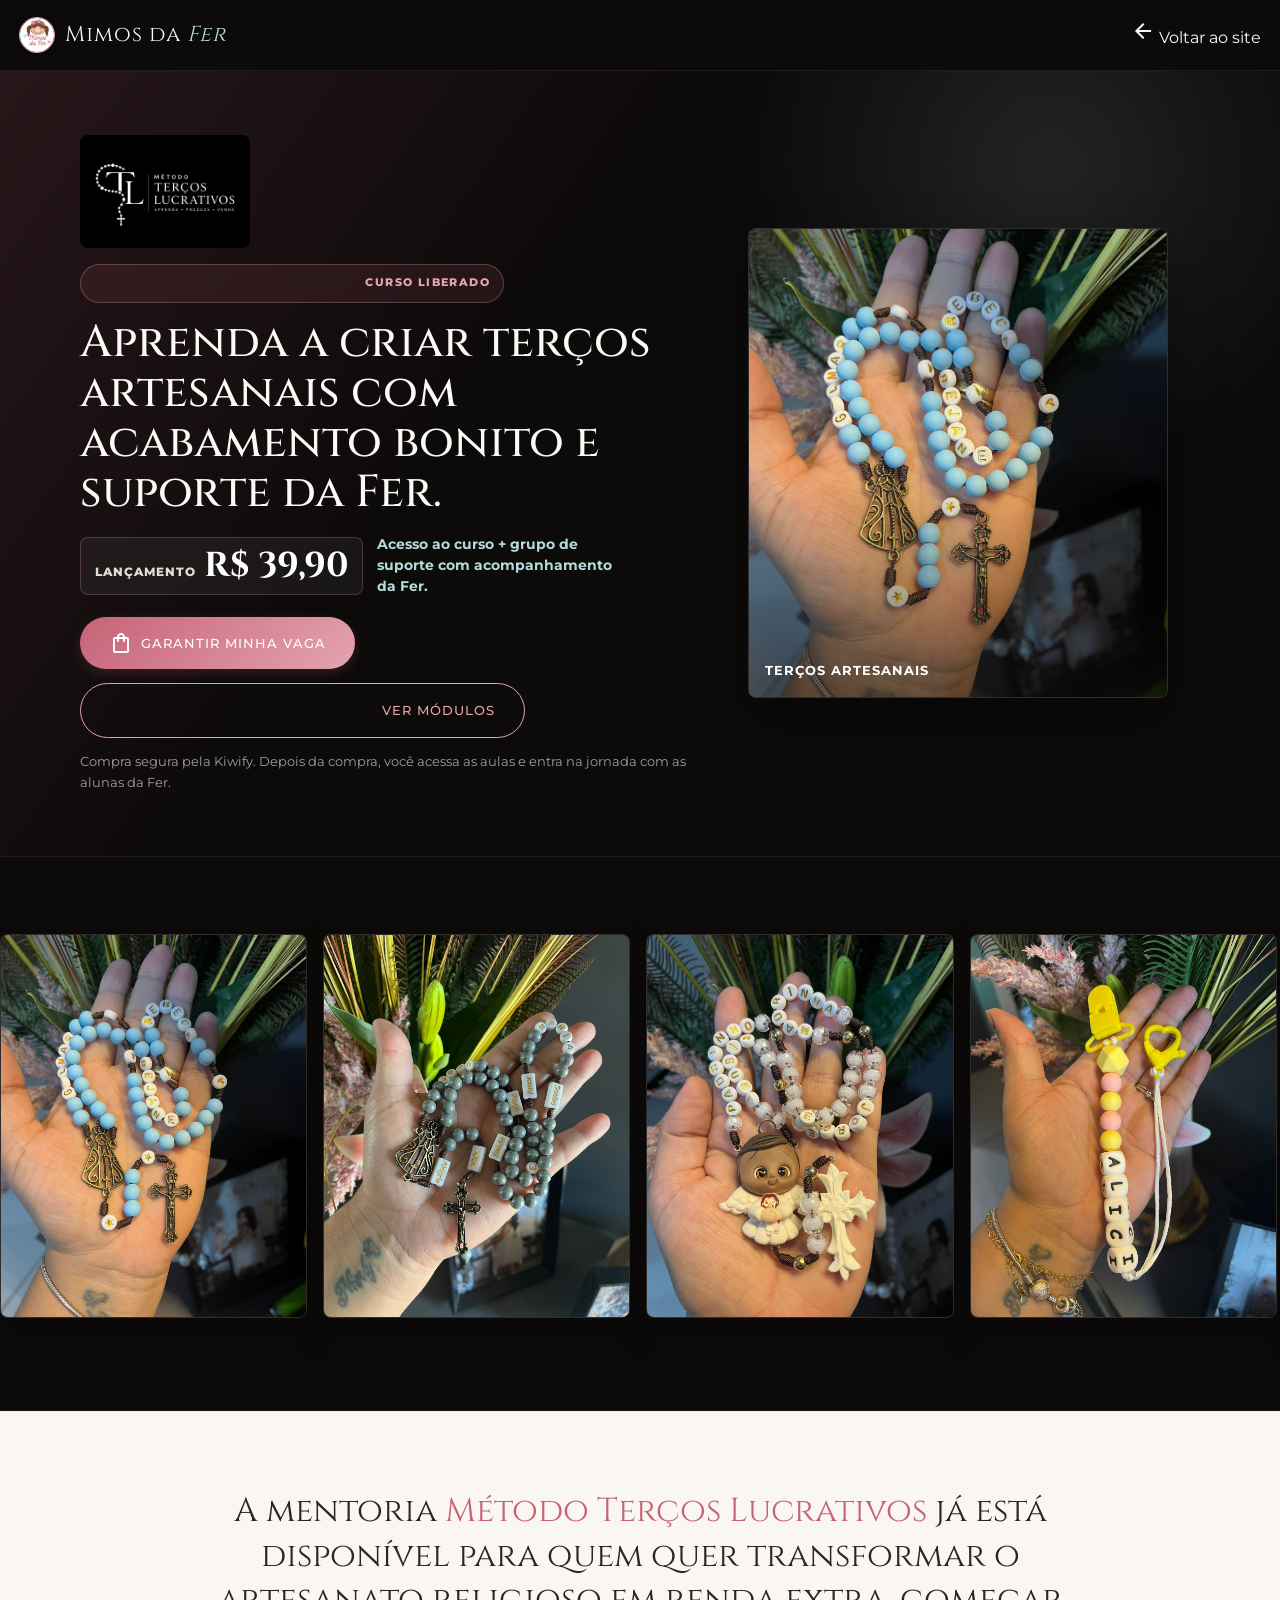
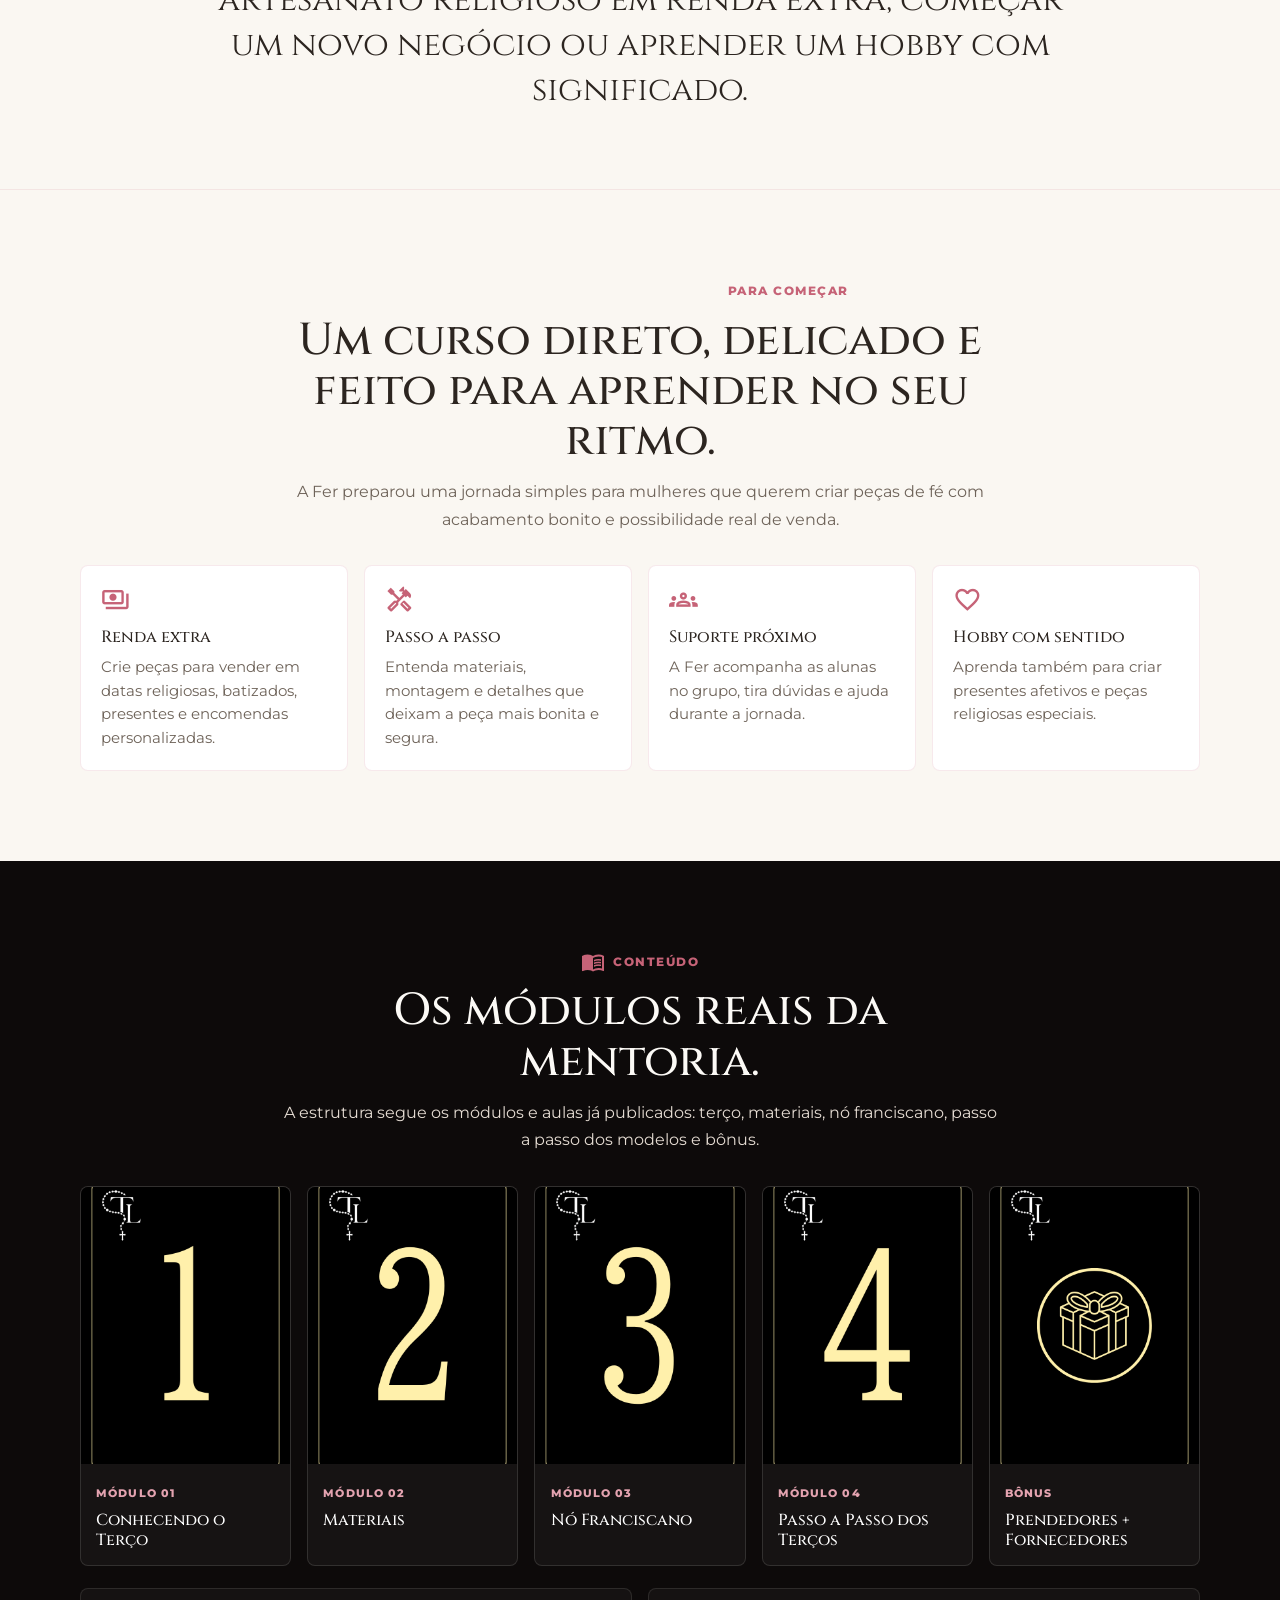
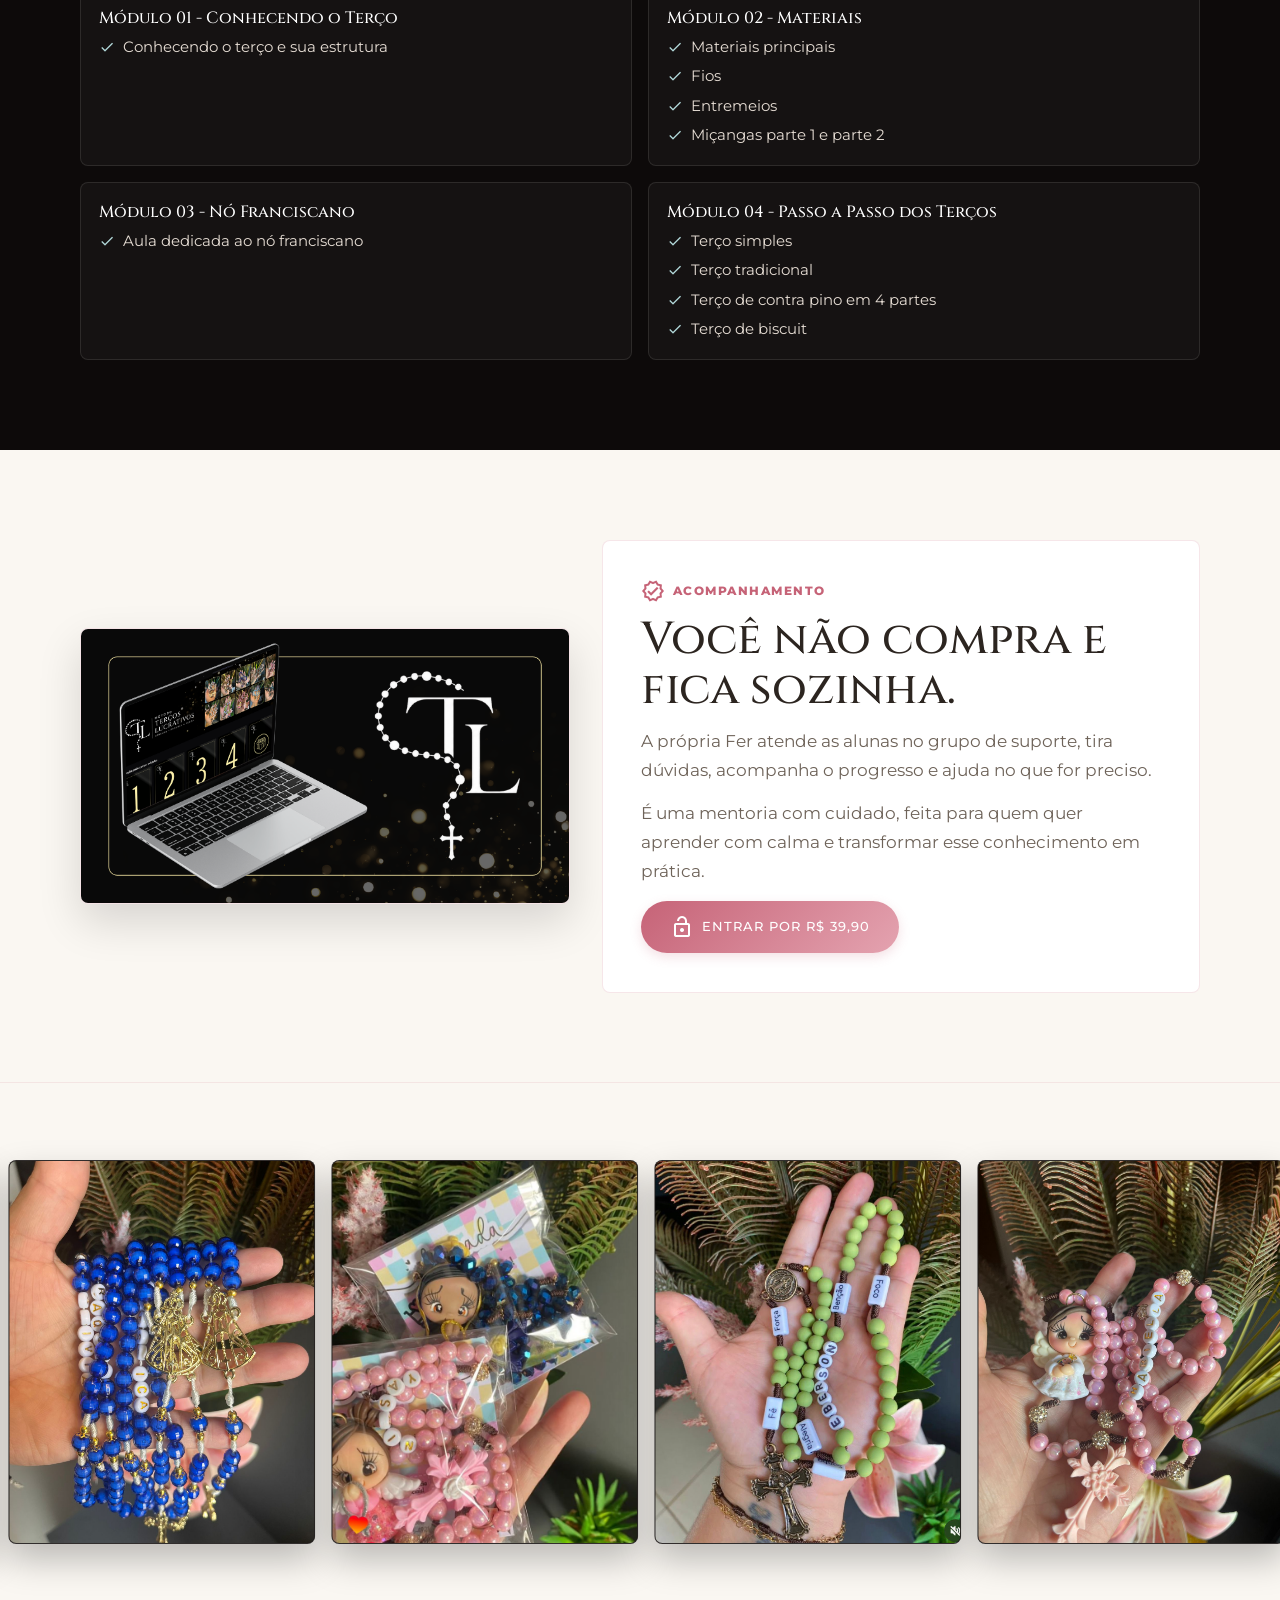
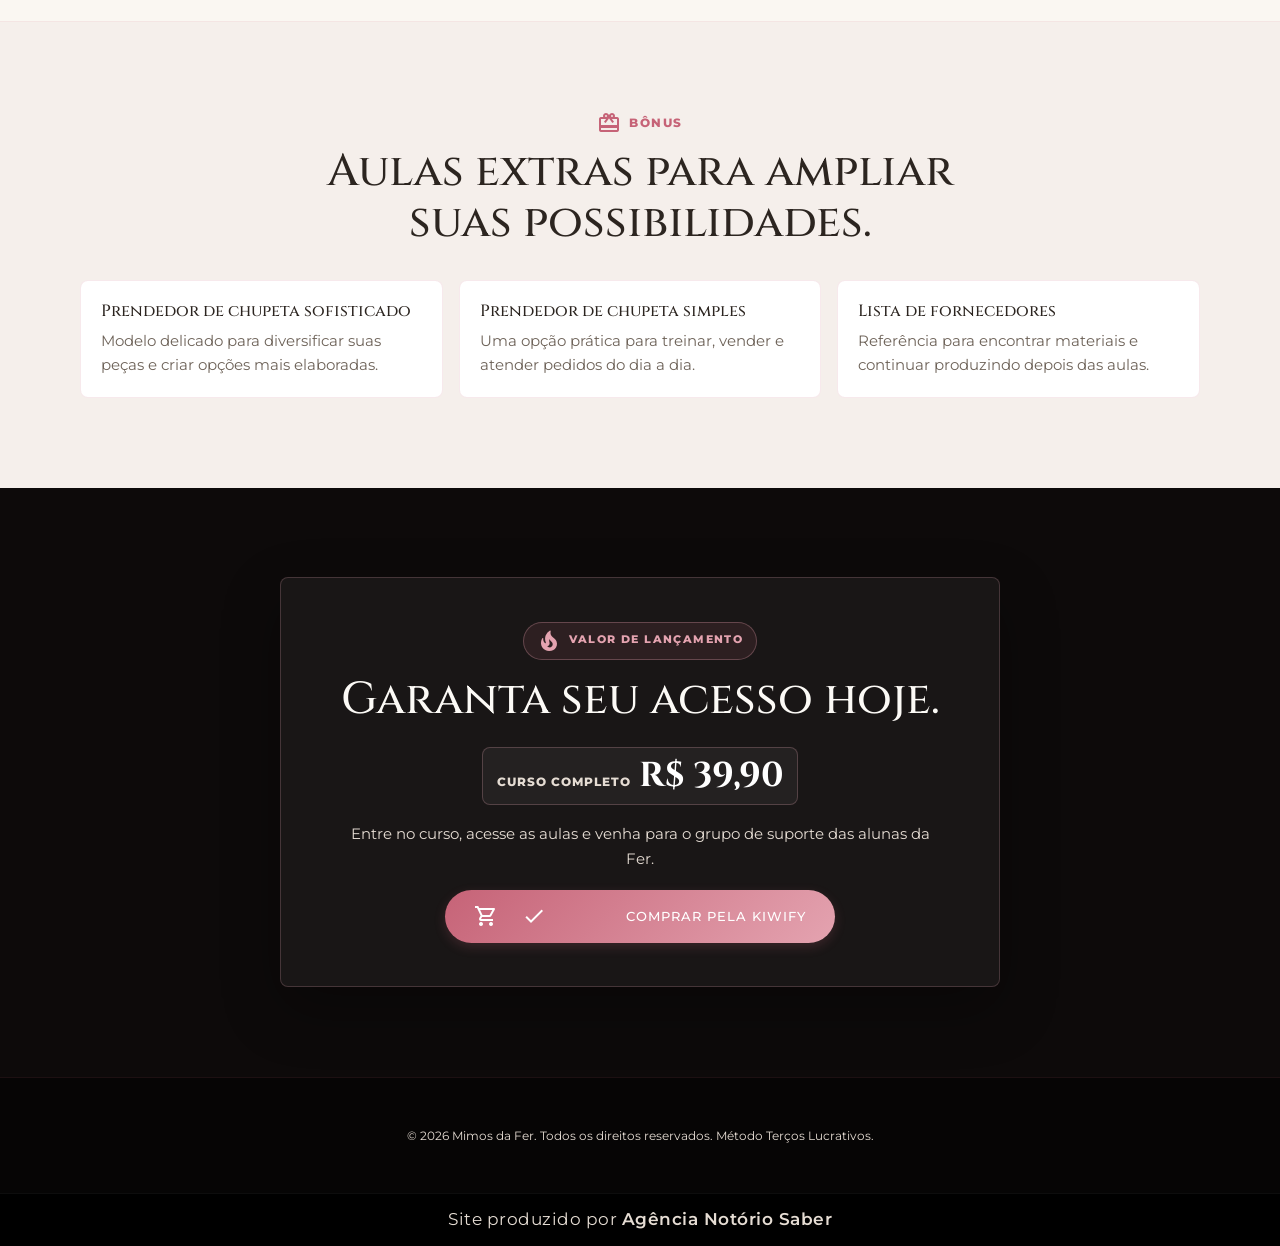
==== commit ec5f6e28: "Publica LP de tercos na raiz" ====
--- a/metodo-tl.html
+++ b/metodo-tl.html
@@ -3,441 +3,858 @@
 <head>
   <meta charset="UTF-8">
   <meta name="viewport" content="width=device-width, initial-scale=1.0">
-  <meta name="description" content="Lista de Espera Oficial para o Método Terços Lucrativos de Fernanda Paim. Aprenda a faturar com artesanato religioso premium de casa.">
+  <meta name="description" content="Método Terços Lucrativos da Mimos da Fer. Aprenda a produzir terços, nó franciscano, prendedores e peças religiosas com suporte da Fer.">
   <meta name="author" content="Fernanda Paim">
+  <meta property="og:title" content="Método Terços Lucrativos | Mimos da Fer">
+  <meta property="og:description" content="Curso liberado por R$ 39,90 com módulos, bônus e suporte direto da Fer.">
+  <meta property="og:image" content="kiwi/banner.png">
   <link rel="icon" type="image/png" href="kiwi/fav.png">
-  
-  <title>Método Terços Lucrativos | Lista de Espera Oficial</title>
-  
-  <!-- CSS Stylesheet (Reutiliza as variáveis e reset do site principal) -->
+  <title>Método Terços Lucrativos | Curso Liberado</title>
   <link rel="stylesheet" href="style.css">
-  
-  <!-- Google Icons -->
   <link href="https://fonts.googleapis.com/icon?family=Material+Icons+Outlined" rel="stylesheet">
-  
   <style>
-    /* Estilos Exclusivos para a Página do Teaser do Curso */
     body {
-      background-color: var(--bg-dark-primary) !important;
+      background: #0d0a0a !important;
       color: var(--text-on-dark) !important;
     }
-    
-    .mtl-logo-img {
-      max-width: 280px !important;
-      width: 100% !important;
-      height: auto !important;
-      display: block !important;
-      margin: 0 auto 1.5rem !important;
-      border-radius: 8px;
-    }
-    
-    .teaser-section {
-      min-height: 100vh;
-      padding: 140px 0 80px;
-      display: flex;
+
+    .lp-page {
+      background: #0d0a0a;
+      overflow: hidden;
+    }
+
+    .lp-nav {
+      position: sticky;
+      top: 0;
+      z-index: 30;
+      background: rgba(13, 10, 10, 0.9);
+      border-bottom: 1px solid rgba(252, 250, 246, 0.08);
+      backdrop-filter: blur(14px);
+    }
+
+    .lp-nav .nav-container {
+      padding: 0.72rem 1.2rem;
+    }
+
+    .lp-container {
+      width: min(1120px, calc(100% - 32px));
+      margin: 0 auto;
+    }
+
+    .lp-hero {
+      padding: clamp(3.6rem, 7vw, 6rem) 0 clamp(3rem, 6vw, 5rem);
+      background:
+        linear-gradient(125deg, rgba(198, 99, 119, 0.14), transparent 38%),
+        radial-gradient(circle at 82% 12%, rgba(180, 219, 220, 0.12), transparent 24%),
+        #0d0a0a;
+    }
+
+    .lp-hero-grid {
+      display: grid;
+      grid-template-columns: minmax(0, 1.02fr) minmax(320px, 0.78fr);
+      gap: clamp(2rem, 5vw, 4rem);
       align-items: center;
-      position: relative;
-      background-color: var(--bg-dark-primary);
-    }
-    
-    .teaser-container {
-      max-width: 900px;
-      margin: 0 auto;
-      padding: 0 2rem;
-      text-align: center;
-      z-index: 10;
-    }
-    
-    .teaser-header {
-      margin-bottom: 3.5rem;
-    }
-    
-    .teaser-title {
-      font-size: clamp(2rem, 5vw, 3.2rem);
-      line-height: 1.2;
-      margin-bottom: 1.5rem;
-    }
-    
-    .teaser-title span {
-      color: var(--color-rose); /* Rosa chique da logo destacando */
-    }
-    
-    .teaser-subtitle {
-      font-size: clamp(0.95rem, 2vw, 1.15rem);
-      color: var(--text-on-dark-sub);
-      max-width: 700px;
-      margin: 0 auto;
-      font-weight: 400;
-      line-height: 1.8;
-    }
-    
-    /* Grid de Benefícios */
-    .benefits-grid {
-      display: grid;
-      grid-template-columns: repeat(2, 1fr);
-      gap: 2rem;
-      margin-bottom: 4.5rem;
-      text-align: left;
-    }
-    
-    .benefit-card {
-      background: var(--bg-dark-secondary);
-      border: 1px solid var(--border-dark);
-      padding: 2.2rem;
-      border-radius: 12px;
-      display: flex;
-      gap: 1.5rem;
-      transition: var(--transition-smooth);
-    }
-    
-    .benefit-card:hover {
-      border-color: var(--color-rose);
-      transform: translateY(-3px);
-      box-shadow: 0 8px 25px rgba(198, 99, 119, 0.08);
-    }
-    
-    .benefit-icon {
-      width: 48px;
-      height: 48px;
-      background: rgba(198, 99, 119, 0.08);
-      border: 1px solid rgba(198, 99, 119, 0.16);
-      border-radius: 50%;
-      display: flex;
-      align-items: center;
-      justify-content: center;
-      color: var(--color-rose-pastel);
-      flex-shrink: 0;
-    }
-    
-    .benefit-info {
-      display: flex;
-      flex-direction: column;
-      gap: 5px;
-    }
-    
-    .benefit-title {
-      font-family: var(--font-title);
-      font-size: 1.05rem;
-      color: var(--text-on-dark);
-      font-weight: 600;
-    }
-    
-    .benefit-desc {
-      font-size: 0.95rem; /* Aumentado levemente */
-      color: var(--text-on-dark-sub);
-      font-weight: 400;
-      line-height: 1.6;
-    }
-    
-    /* Bloco do Formulário Interativo */
-    .waitlist-block {
-      background: var(--bg-dark-tertiary);
-      border: 1px solid var(--border-dark);
-      border-radius: 12px;
-      padding: 3.5rem;
-      max-width: 600px;
-      margin: 0 auto;
-      box-shadow: 0 15px 40px rgba(0, 0, 0, 0.6);
-      position: relative;
-    }
-    
-    .waitlist-block h3 {
-      font-size: 1.4rem;
-      margin-bottom: 0.8rem;
-      color: var(--text-on-dark);
-    }
-    
-    .waitlist-block p {
-      color: var(--text-on-dark-sub);
-      font-size: 0.95rem; /* Aumentado levemente */
-      margin-bottom: 2.2rem;
-      font-weight: 400;
-    }
-    
-    .waitlist-form {
-      display: flex;
-      flex-direction: column;
-      gap: 1.2rem;
-    }
-    
-    .form-group {
-      position: relative;
-      text-align: left;
-    }
-    
-    .form-input {
-      width: 100%;
-      background: var(--bg-dark-primary);
-      border: 1px solid var(--border-dark);
-      padding: 1rem 1.2rem;
-      border-radius: 8px;
-      color: var(--text-on-dark);
-      font-family: var(--font-body);
-      font-size: 0.85rem;
-      transition: var(--transition-fast);
-    }
-    
-    .form-input:focus {
-      outline: none;
-      border-color: var(--color-rose);
-      box-shadow: 0 0 10px rgba(198, 99, 119, 0.15);
-    }
-    
-    /* Estado de Sucesso */
-    .success-message {
-      display: none;
-      flex-direction: column;
-      align-items: center;
-      gap: 1.2rem;
-      animation: fadeIn 0.5s ease forwards;
-    }
-    
-    .success-icon {
-      font-size: 3.5rem;
-      color: var(--color-rose);
-    }
-    
-    .success-title {
-      font-family: var(--font-title);
-      font-size: 1.3rem;
-      color: var(--text-on-dark);
-    }
-    
-    .success-desc {
-      font-size: 0.88rem;
-      color: var(--text-on-dark-sub);
-      max-width: 400px;
-      line-height: 1.6;
-      text-align: center;
-    }
-    
-    @keyframes fadeIn {
-      from { opacity: 0; transform: translateY(10px); }
-      to { opacity: 1; transform: translateY(0); }
-    }
-    
-    .back-home {
+    }
+
+    .lp-logo {
+      width: min(230px, 72vw);
+      border-radius: 8px;
+      margin-bottom: 1.25rem;
+      display: block;
+    }
+
+    .lp-pill {
       display: inline-flex;
       align-items: center;
       gap: 8px;
-      font-size: 0.8rem;
+      padding: 0.46rem 0.86rem;
+      border: 1px solid rgba(228, 163, 176, 0.3);
+      border-radius: 999px;
+      background: rgba(198, 99, 119, 0.12);
+      color: var(--color-rose-pastel);
+      font-size: 0.72rem;
+      font-weight: 800;
+      letter-spacing: 1.4px;
       text-transform: uppercase;
-      letter-spacing: 2px;
+      margin-bottom: 1.05rem;
+    }
+
+    .lp-title {
+      max-width: 620px;
+      font-family: var(--font-title);
+      font-size: clamp(2.15rem, 4.8vw, 3.9rem);
+      line-height: 1.04;
+      letter-spacing: 0;
+      margin-bottom: 1.1rem;
+    }
+
+    .lp-title span {
+      color: var(--color-rose-pastel);
+    }
+
+    .lp-copy {
+      max-width: 670px;
       color: var(--text-on-dark-sub);
-      margin-top: 3.5rem;
-      transition: var(--transition-fast);
-    }
-    
-    .back-home:hover {
-      color: var(--color-rose-pastel) !important;
-      transform: translateX(-3px);
-    }
-    
-    @media (max-width: 768px) {
-      .benefits-grid {
+      font-size: clamp(1rem, 1.4vw, 1.1rem);
+      line-height: 1.72;
+      margin-bottom: 1.35rem;
+    }
+
+    .lp-offer-row {
+      display: flex;
+      gap: 0.9rem;
+      align-items: center;
+      flex-wrap: wrap;
+      margin: 1rem 0 1.25rem;
+    }
+
+    .lp-price {
+      display: inline-flex;
+      align-items: baseline;
+      gap: 0.5rem;
+      padding: 0.78rem 0.95rem;
+      border-radius: 8px;
+      border: 1px solid rgba(228, 163, 176, 0.25);
+      background: rgba(252, 250, 246, 0.05);
+    }
+
+    .lp-price small {
+      color: var(--text-on-dark-sub);
+      font-size: 0.72rem;
+      font-weight: 800;
+      letter-spacing: 1px;
+      text-transform: uppercase;
+    }
+
+    .lp-price strong {
+      font-family: var(--font-title);
+      font-size: clamp(1.75rem, 3vw, 2.35rem);
+      line-height: 1;
+      color: #fff;
+    }
+
+    .lp-note {
+      max-width: 280px;
+      color: var(--color-mint);
+      font-size: 0.94rem;
+      line-height: 1.5;
+      font-weight: 700;
+    }
+
+    .lp-actions {
+      display: flex;
+      flex-wrap: wrap;
+      gap: 0.85rem;
+      align-items: center;
+    }
+
+    .lp-actions .btn {
+      min-height: 50px;
+    }
+
+    .lp-safe {
+      margin-top: 0.85rem;
+      color: rgba(252, 250, 246, 0.62);
+      font-size: 0.84rem;
+      line-height: 1.5;
+    }
+
+    .lp-visual {
+      display: grid;
+      gap: 1rem;
+    }
+
+    .lp-photo {
+      height: min(52vw, 460px);
+      min-height: 340px;
+      border-radius: 8px;
+      overflow: hidden;
+      border: 1px solid rgba(252, 250, 246, 0.1);
+      box-shadow: 0 24px 58px rgba(0, 0, 0, 0.36);
+      background: #141010;
+    }
+
+    .lp-photo img {
+      width: 100%;
+      height: 100%;
+      object-fit: cover;
+      display: block;
+    }
+
+    .lp-mini-card {
+      display: none !important;
+      border-radius: 8px;
+      border: 1px solid rgba(198, 99, 119, 0.18);
+      background: var(--bg-light-primary);
+      color: var(--text-on-light);
+      padding: 0.85rem;
+      display: grid;
+      grid-template-columns: 108px 1fr;
+      gap: 0.9rem;
+      align-items: center;
+    }
+
+    .lp-mini-card img {
+      width: 108px;
+      border-radius: 6px;
+      display: block;
+    }
+
+    .lp-mini-card strong {
+      display: block;
+      font-family: var(--font-title);
+      font-size: 1rem;
+      margin-bottom: 0.25rem;
+    }
+
+    .lp-mini-card span {
+      color: var(--text-on-light-sub);
+      font-size: 0.86rem;
+      line-height: 1.45;
+    }
+
+    .lp-section {
+      padding: clamp(3.4rem, 7vw, 5.8rem) 0;
+    }
+
+    .lp-section.light {
+      background: var(--bg-light-primary);
+      color: var(--text-on-light);
+    }
+
+    .lp-header {
+      max-width: 720px;
+      margin: 0 auto 2rem;
+      text-align: center;
+    }
+
+    .lp-kicker {
+      display: inline-flex;
+      align-items: center;
+      gap: 8px;
+      margin-bottom: 0.75rem;
+      color: var(--color-rose);
+      text-transform: uppercase;
+      letter-spacing: 1.5px;
+      font-size: 0.72rem;
+      font-weight: 800;
+    }
+
+    .lp-section-title {
+      font-family: var(--font-title);
+      font-size: clamp(1.85rem, 3.5vw, 3rem);
+      line-height: 1.12;
+      margin-bottom: 0.75rem;
+      letter-spacing: 0;
+    }
+
+    .lp-section-title span {
+      color: var(--color-rose);
+    }
+
+    .lp-section-copy {
+      color: var(--text-on-light-sub);
+      font-size: 1rem;
+      line-height: 1.72;
+    }
+
+    .lp-dark-copy {
+      color: var(--text-on-dark-sub);
+    }
+
+    .lp-benefits {
+      display: grid;
+      grid-template-columns: repeat(4, 1fr);
+      gap: 1rem;
+    }
+
+    .lp-benefit {
+      min-height: 176px;
+      border-radius: 8px;
+      border: 1px solid rgba(198, 99, 119, 0.14);
+      background: #fff;
+      padding: 1.25rem;
+    }
+
+    .lp-benefit .material-icons-outlined {
+      color: var(--color-rose);
+      font-size: 1.8rem;
+      margin-bottom: 0.75rem;
+    }
+
+    .lp-benefit h3,
+    .lp-bonus h3,
+    .lp-lesson h3 {
+      font-family: var(--font-title);
+      font-size: 1.02rem;
+      line-height: 1.3;
+      margin-bottom: 0.5rem;
+      letter-spacing: 0;
+    }
+
+    .lp-benefit p,
+    .lp-bonus p {
+      color: var(--text-on-light-sub);
+      font-size: 0.92rem;
+      line-height: 1.6;
+    }
+
+    .lp-modules {
+      display: grid;
+      grid-template-columns: repeat(5, 1fr);
+      gap: 1rem;
+    }
+
+    .lp-module {
+      border-radius: 8px;
+      overflow: hidden;
+      border: 1px solid rgba(252, 250, 246, 0.12);
+      background: rgba(252, 250, 246, 0.04);
+    }
+
+    .lp-module img {
+      width: 100%;
+      aspect-ratio: 2 / 2.65;
+      object-fit: cover;
+      display: block;
+      background: #141010;
+    }
+
+    .lp-module-body {
+      min-height: 98px;
+      padding: 0.95rem;
+    }
+
+    .lp-module small {
+      color: var(--color-rose-pastel);
+      font-size: 0.68rem;
+      font-weight: 800;
+      letter-spacing: 1.1px;
+      text-transform: uppercase;
+    }
+
+    .lp-module h3 {
+      color: #fff;
+      font-family: var(--font-title);
+      font-size: 1rem;
+      line-height: 1.25;
+      margin-top: 0.3rem;
+      letter-spacing: 0;
+    }
+
+    .lp-lessons {
+      display: grid;
+      grid-template-columns: repeat(2, 1fr);
+      gap: 1rem;
+      margin-top: 1.4rem;
+    }
+
+    .lp-lesson {
+      border-radius: 8px;
+      border: 1px solid rgba(252, 250, 246, 0.1);
+      background: rgba(252, 250, 246, 0.035);
+      padding: 1.15rem;
+    }
+
+    .lp-lesson h3 {
+      color: #fff;
+    }
+
+    .lp-lesson ul {
+      display: grid;
+      gap: 0.48rem;
+      color: var(--text-on-dark-sub);
+      font-size: 0.92rem;
+      line-height: 1.48;
+    }
+
+    .lp-lesson li {
+      display: flex;
+      gap: 0.45rem;
+    }
+
+    .lp-lesson li::before {
+      content: "check";
+      font-family: "Material Icons Outlined";
+      color: var(--color-mint);
+      font-size: 1rem;
+      line-height: 1.35;
+    }
+
+    .lp-support {
+      display: grid;
+      grid-template-columns: 0.9fr 1.1fr;
+      gap: 2rem;
+      align-items: center;
+    }
+
+    .lp-support-img {
+      border-radius: 8px;
+      overflow: hidden;
+      border: 1px solid rgba(198, 99, 119, 0.18);
+      background: #fff;
+      box-shadow: 0 18px 44px rgba(0, 0, 0, 0.14);
+    }
+
+    .lp-support-img img {
+      width: 100%;
+      display: block;
+    }
+
+    .lp-support-text {
+      border-radius: 8px;
+      border: 1px solid rgba(198, 99, 119, 0.16);
+      background: #fff;
+      padding: clamp(1.4rem, 3vw, 2.4rem);
+    }
+
+    .lp-support-text p {
+      color: var(--text-on-light-sub);
+      line-height: 1.72;
+      margin-bottom: 0.9rem;
+    }
+
+    .lp-bonuses {
+      display: grid;
+      grid-template-columns: repeat(3, 1fr);
+      gap: 1rem;
+    }
+
+    .lp-bonus {
+      border-radius: 8px;
+      background: #fff;
+      border: 1px solid rgba(198, 99, 119, 0.14);
+      padding: 1.25rem;
+    }
+
+    .lp-final {
+      max-width: 720px;
+      margin: 0 auto;
+      text-align: center;
+      border-radius: 8px;
+      border: 1px solid rgba(228, 163, 176, 0.22);
+      background: rgba(252, 250, 246, 0.05);
+      padding: clamp(1.5rem, 4vw, 2.7rem);
+      box-shadow: 0 22px 58px rgba(0, 0, 0, 0.3);
+    }
+
+    .lp-final .lp-price {
+      margin: 0.65rem auto 1rem;
+    }
+
+    .lp-sticky {
+      display: none;
+      position: fixed;
+      left: 50%;
+      bottom: 14px;
+      transform: translateX(-50%);
+      z-index: 50;
+      width: min(520px, calc(100% - 24px));
+      padding: 0.55rem;
+      border-radius: 8px;
+      border: 1px solid rgba(228, 163, 176, 0.24);
+      background: rgba(13, 10, 10, 0.92);
+      backdrop-filter: blur(14px);
+      box-shadow: 0 14px 40px rgba(0, 0, 0, 0.42);
+    }
+
+    .lp-sticky .btn {
+      width: 100%;
+      justify-content: center;
+    }
+
+    @media (max-width: 980px) {
+      .lp-hero-grid,
+      .lp-support {
         grid-template-columns: 1fr;
-        gap: 1.5rem;
-      }
-      
-      .waitlist-block {
-        padding: 2.2rem;
-      }
+      }
+
+      .lp-visual {
+        max-width: 620px;
+        margin: 0 auto;
+      }
+
+      .lp-benefits,
+      .lp-modules {
+        grid-template-columns: repeat(2, 1fr);
+      }
+
+      .lp-modules .lp-module:last-child {
+        grid-column: span 2;
+      }
+    }
+
+    @media (max-width: 680px) {
+      .lp-nav .logo-text {
+        display: none;
+      }
+
+      .lp-hero {
+        padding-top: 2.4rem;
+      }
+
+      .lp-photo {
+        height: 360px;
+        min-height: 360px;
+      }
+
+      .lp-mini-card {
+      display: none !important;
+        grid-template-columns: 88px 1fr;
+      }
+
+      .lp-mini-card img {
+        width: 88px;
+      }
+
+      .lp-benefits,
+      .lp-modules,
+      .lp-lessons,
+      .lp-bonuses {
+        grid-template-columns: 1fr;
+      }
+
+      .lp-modules .lp-module:last-child {
+        grid-column: auto;
+      }
+
+      .lp-actions .btn {
+        width: 100%;
+        justify-content: center;
+      }
+
+      .lp-sticky {
+        display: block;
+      }
+    }
+  
+    /* UX polish: primeira dobra compacta e orientada a conversao */
+    .lp-page h1,
+    .lp-page h2,
+    .lp-page h3 {
+      text-transform: none !important;
+      letter-spacing: 0 !important;
+    }
+
+    .lp-hero {
+      padding: clamp(2.4rem, 5vw, 4rem) 0 clamp(2.5rem, 5vw, 4rem) !important;
+    }
+
+    .lp-hero-grid {
+      grid-template-columns: minmax(0, 0.95fr) minmax(320px, 420px) !important;
+      gap: clamp(2rem, 4vw, 3.2rem) !important;
+      align-items: center !important;
+    }
+
+    .lp-logo {
+      width: min(170px, 58vw) !important;
+      margin-bottom: 1rem !important;
+    }
+
+    .lp-pill {
+      font-size: 0.66rem !important;
+      padding: 0.4rem 0.78rem !important;
+      margin-bottom: 0.9rem !important;
+    }
+
+    .lp-title {
+      max-width: 600px !important;
+      font-size: clamp(1.95rem, 3.5vw, 3rem) !important;
+      line-height: 1.12 !important;
+      margin-bottom: 1rem !important;
+    }
+
+    .lp-copy {
+      max-width: 610px !important;
+      font-size: clamp(0.96rem, 1.1vw, 1.04rem) !important;
+      line-height: 1.66 !important;
+      margin-bottom: 1.15rem !important;
+    }
+
+    .lp-offer-row {
+      margin: 0.95rem 0 1.2rem !important;
+      gap: 0.85rem !important;
+    }
+
+    .lp-price {
+      padding: 0.65rem 0.85rem !important;
+    }
+
+    .lp-price strong {
+      font-size: clamp(1.7rem, 2.7vw, 2.25rem) !important;
+    }
+
+    .lp-note {
+      max-width: 250px !important;
+      font-size: 0.88rem !important;
+    }
+
+    .lp-visual {
+      display: block !important;
+    }
+
+    .lp-photo {
+      height: clamp(300px, 34vw, 410px) !important;
+      min-height: 0 !important;
+      box-shadow: 0 18px 46px rgba(0, 0, 0, 0.34) !important;
+    }
+
+    .lp-photo img {
+      object-position: center !important;
+    }
+
+    .lp-mini-card {
+      display: none !important;
+    }
+
+    @media (max-width: 980px) {
+      .lp-hero-grid {
+        grid-template-columns: 1fr !important;
+      }
+      .lp-title,
+      .lp-copy {
+        max-width: 720px !important;
+      }
+      .lp-visual {
+        max-width: 520px !important;
+        margin: 0 auto !important;
+      }
+    }
+
+    @media (max-width: 680px) {
+      .lp-title {
+        font-size: clamp(1.85rem, 9vw, 2.45rem) !important;
+      }
+      .lp-photo {
+        height: 320px !important;
+        min-height: 0 !important;
+      }
+    }
+
+    .lp-intro-band {
+      padding: clamp(3rem, 6vw, 4.8rem) 0;
+      background: var(--bg-light-primary);
+      color: var(--text-on-light);
+      border-top: 1px solid rgba(198, 99, 119, 0.12);
+      border-bottom: 1px solid rgba(198, 99, 119, 0.12);
+    }
+
+    .lp-intro-text {
+      max-width: 860px;
+      margin: 0 auto;
+      text-align: center;
+      font-family: var(--font-title);
+      font-size: clamp(1.45rem, 2.6vw, 2.45rem);
+      line-height: 1.34;
+      color: var(--text-on-light);
+      text-transform: none !important;
+      letter-spacing: 0 !important;
+    }
+
+    .lp-intro-text span {
+      color: var(--color-rose);
+    }
+
+    .lp-rosary-carousel {
+      position: relative;
+      height: clamp(340px, 38vw, 470px);
+      overflow: hidden;
+      border-radius: 8px;
+      border: 1px solid rgba(252, 250, 246, 0.12);
+      background: #141010;
+      box-shadow: 0 22px 54px rgba(0, 0, 0, 0.36);
+    }
+    .lp-rosary-track { display: flex; height: 100%; animation: lpHeroSlide 28s infinite ease-in-out; }
+    .lp-rosary-slide { min-width: 100%; height: 100%; position: relative; }
+    .lp-rosary-slide img { width: 100%; height: 100%; object-fit: cover; display: block; }
+    .lp-rosary-slide::after { content: ""; position: absolute; inset: 0; background: linear-gradient(to top, rgba(13, 10, 10, 0.58), transparent 48%); pointer-events: none; }
+    .lp-rosary-caption { position: absolute; left: 1rem; right: 1rem; bottom: 1rem; z-index: 2; color: #fff; font-size: 0.82rem; font-weight: 700; letter-spacing: 1px; text-transform: uppercase; }
+    @keyframes lpHeroSlide { 0%, 17% { transform: translateX(0); } 20%, 37% { transform: translateX(-100%); } 40%, 57% { transform: translateX(-200%); } 60%, 77% { transform: translateX(-300%); } 80%, 97% { transform: translateX(-400%); } 100% { transform: translateX(0); } }
+
+    .lp-gallery-band { padding: clamp(3rem, 6vw, 5rem) 0; background: #0d0a0a; border-top: 1px solid rgba(252, 250, 246, 0.08); border-bottom: 1px solid rgba(252, 250, 246, 0.08); overflow: hidden; }
+    .lp-gallery-head { width: min(1120px, calc(100% - 32px)); margin: 0 auto 1.6rem; display: flex; align-items: end; justify-content: space-between; gap: 1.5rem; }
+    .lp-gallery-head h2 { max-width: 620px; color: #fff; font-family: var(--font-title); font-size: clamp(1.8rem, 3vw, 2.55rem); line-height: 1.14; text-transform: none !important; letter-spacing: 0 !important; }
+    .lp-gallery-head p { max-width: 360px; color: var(--text-on-dark-sub); line-height: 1.6; font-size: 0.96rem; }
+    .lp-marquee { display: flex; gap: 1rem; width: max-content; animation: lpMarqueeLeft 46s linear infinite; margin-bottom: 1rem; }
+    .lp-marquee.reverse { animation-name: lpMarqueeRight; transform: translateX(-50%); }
+    .lp-marquee-item { width: clamp(220px, 24vw, 330px); aspect-ratio: 4 / 5; border-radius: 8px; overflow: hidden; border: 1px solid rgba(252, 250, 246, 0.12); background: #141010; box-shadow: 0 16px 34px rgba(0, 0, 0, 0.25); flex: 0 0 auto; }
+    .lp-marquee-item img { width: 100%; height: 100%; object-fit: cover; display: block; transition: transform 0.4s ease; }
+    .lp-marquee-item:hover img { transform: scale(1.04); }
+    @keyframes lpMarqueeLeft { from { transform: translateX(0); } to { transform: translateX(-50%); } }
+    @keyframes lpMarqueeRight { from { transform: translateX(-50%); } to { transform: translateX(0); } }
+    @media (max-width: 760px) { .lp-gallery-head { display: block; } .lp-gallery-head p { margin-top: 0.75rem; } .lp-rosary-carousel { height: 360px; } }
+
+    .lp-gallery-band.lp-gallery-lower {
+      background: var(--bg-light-primary);
+      border-top: 1px solid rgba(198, 99, 119, 0.12);
+      border-bottom: 1px solid rgba(198, 99, 119, 0.12);
+    }
+
+    .lp-gallery-band.lp-gallery-lower .lp-marquee {
+      margin-bottom: 0;
     }
   </style>
 </head>
 <body>
-
-  <!-- --- HEADER TRANSPARENTE --- -->
-  <header class="header-main" style="position: absolute;">
-    <div class="nav-container">
-      <a href="index.html" class="logo-link">
-        <img src="logo-mimos.jpeg" alt="Mimos da Fer Logo" class="nav-logo-img">
-        <span class="logo-text">Mimos da <span>Fer</span></span>
-      </a>
-      <a href="index.html" class="back-home" style="margin-top: 0;">
-        <span class="material-icons-outlined">arrow_back</span> Voltar ao Site
-      </a>
-    </div>
-  </header>
-
-  <!-- --- CONTEÚDO PRINCIPAL --- -->
-  <section class="teaser-section">
-    <div class="teaser-container">
-      
-      <style>
-        .teaser-two-columns {
-          display: flex;
-          align-items: center;
-          gap: 4rem;
-          text-align: left;
-          margin-bottom: 4rem;
-        }
-        .teaser-text-col {
-          flex: 1;
-          min-width: 300px;
-        }
-        .teaser-img-col {
-          flex: 1;
-          min-width: 300px;
-        }
-        @media (max-width: 768px) {
-          .teaser-two-columns {
-            flex-direction: column;
-            text-align: center;
-          }
-          .teaser-text-col {
-            display: flex;
-            flex-direction: column;
-            align-items: center;
-          }
-        }
-      </style>
-      <div class="teaser-two-columns reveal">
-        <div class="teaser-text-col">
-          <div class="section-logo-container" style="margin-bottom: 1.5rem;">
-            <img src="logo.jpeg" alt="Logo Método Terços Lucrativos" class="mtl-logo-img" style="border-radius: 8px;">
+  <main class="lp-page">
+    <header class="lp-nav">
+      <nav class="nav-container">
+        <a href="index.html" class="logo-link">
+          <img src="logo-mimos.jpeg" alt="Mimos da Fer Logo" class="nav-logo-img">
+          <span class="logo-text">Mimos da <span>Fer</span></span>
+        </a>
+        <a href="index.html" class="back-home" style="margin-top: 0;">
+          <span class="material-icons-outlined">arrow_back</span> Voltar ao site
+        </a>
+      </nav>
+    </header>
+
+    <section class="lp-hero">
+      <div class="lp-container lp-hero-grid">
+        <div class="reveal">
+          <img class="lp-logo" src="logo.jpeg" alt="Método Terços Lucrativos">
+          <span class="lp-pill"><span class="material-icons-outlined">celebration</span> Curso liberado</span>
+          <h1 class="lp-title">Aprenda a criar terços artesanais com acabamento bonito e suporte da Fer.</h1>
+          <div class="lp-offer-row">
+            <div class="lp-price"><small>Lançamento</small><strong>R$ 39,90</strong></div>
+            <p class="lp-note">Acesso ao curso + grupo de suporte com acompanhamento da Fer.</p>
           </div>
-          <div class="hero-tag" style="justify-content: center; margin-bottom: 1.2rem; display: inline-flex;">Método Terços Lucrativos</div>
-          <h1 class="teaser-title" style="margin-bottom: 1.5rem; line-height: 1.2;">O caminho para criar seu <span>próprio negócio</span> de artesanato em casa.</h1>
-          <p class="teaser-subtitle" style="margin: 0; max-width: 100%;">
-            O primeiro infoproduto oficial da Mimos da Fer está em fase de preparação. Uma metodologia testada de mercado para ensinar você a criar peças religiosas sofisticadas sob medida e transformá-las em fonte contínua de renda.
-          </p>
-        </div>
-        <div class="teaser-img-col">
-          <img src="img/415e8209.jpg" alt="Fernanda Paim Método TL" style="width: 100%; max-width: 500px; height: auto; border-radius: 16px; box-shadow: 0 15px 40px rgba(0,0,0,0.5); display: block; margin: 0 auto;">
-        </div>
+          <div class="lp-actions">
+            <a href="https://pay.kiwify.com.br/PGA4mul" target="_blank" rel="noopener" class="btn btn-primary"><span class="material-icons-outlined">shopping_bag</span> Garantir minha vaga</a>
+            <a href="#conteudo" class="btn btn-secondary"><span class="material-icons-outlined">play_lesson</span> Ver módulos</a>
+          </div>
+          <p class="lp-safe">Compra segura pela Kiwify. Depois da compra, você acessa as aulas e entra na jornada com as alunas da Fer.</p>
+        </div>
+        <div class="lp-visual reveal delay-2">
+          <div class="lp-rosary-carousel" aria-label="Fotos de terços feitos pela Mimos da Fer">
+            <div class="lp-rosary-track">
+              <div class="lp-rosary-slide"><img src="fotos terços/WhatsApp Image 2026-05-26 at 15.38.07.jpeg" alt="Terço artesanal com pérolas"><span class="lp-rosary-caption">Terços artesanais</span></div>
+              <div class="lp-rosary-slide"><img src="fotos terços/WhatsApp Image 2026-05-26 at 15.38.08.jpeg" alt="Terço religioso personalizado"><span class="lp-rosary-caption">Peças de fé</span></div>
+              <div class="lp-rosary-slide"><img src="fotos terços/WhatsApp Image 2026-05-26 at 15.38.06.jpeg" alt="Terço dourado personalizado"><span class="lp-rosary-caption">Acabamento delicado</span></div>
+              <div class="lp-rosary-slide"><img src="fotos terços/WhatsApp Image 2026-05-26 at 15.40.46.jpeg" alt="Rosário artesanal"><span class="lp-rosary-caption">Modelos para inspirar</span></div>
+              <div class="lp-rosary-slide"><img src="fotos terços/WhatsApp Image 2026-05-26 at 15.38.11 (3).jpeg" alt="Terço premium com cristais"><span class="lp-rosary-caption">Aprenda na prática</span></div>
+            </div>
+          </div>
+        </div>
+      </div>
+    </section>
+
+    
+    
+    <section class="lp-gallery-band" aria-label="Galeria de terços">
+      <div class="lp-marquee">
+        <div class="lp-marquee-item"><img src="fotos terços/WhatsApp Image 2026-05-26 at 15.38.07.jpeg" alt="Terço artesanal"></div>
+        <div class="lp-marquee-item"><img src="fotos terços/WhatsApp Image 2026-05-26 at 15.38.08.jpeg" alt="Terço de devoção"></div>
+        <div class="lp-marquee-item"><img src="fotos terços/WhatsApp Image 2026-05-26 at 15.38.06.jpeg" alt="Terço dourado"></div>
+        <div class="lp-marquee-item"><img src="fotos terços/WhatsApp Image 2026-05-26 at 15.40.46.jpeg" alt="Rosário artesanal"></div>
+        <div class="lp-marquee-item"><img src="fotos terços/WhatsApp Image 2026-05-26 at 15.38.11 (3).jpeg" alt="Terço delicado"></div>
+        <div class="lp-marquee-item"><img src="fotos terços/WhatsApp Image 2026-05-26 at 15.38.07 (2).jpeg" alt="Terço com entremeio"></div>
+        <div class="lp-marquee-item"><img src="fotos terços/WhatsApp Image 2026-05-26 at 15.38.07.jpeg" alt="Terço artesanal"></div>
+        <div class="lp-marquee-item"><img src="fotos terços/WhatsApp Image 2026-05-26 at 15.38.08.jpeg" alt="Terço de devoção"></div>
       </div>
       
-      <!-- Grid de Benefícios -->
-      <div class="benefits-grid reveal delay-1">
-        
-        <!-- Card 1 -->
-        <div class="benefit-card">
-          <div class="benefit-icon">
-            <span class="material-icons-outlined">payments</span>
-          </div>
-          <div class="benefit-info">
-            <h3 class="benefit-title">Independência Financeira</h3>
-            <p class="benefit-desc">Descubra como faturar com o artesanato de fé premium, atendendo a uma demanda constante de casamentos, batizados e datas comemorativas.</p>
-          </div>
-        </div>
-
-        <!-- Card 2 -->
-        <div class="benefit-card">
-          <div class="benefit-icon">
-            <span class="material-icons-outlined">auto_awesome</span>
-          </div>
-          <div class="benefit-info">
-            <h3 class="benefit-title">Técnicas de Alto Padrão</h3>
-            <p class="benefit-desc">Aprenda o passo a passo da montagem de terços de noivas e acessórios com simetria impecável, metais nobres e embalagens encantadoras.</p>
-          </div>
-        </div>
-
-        <!-- Card 3 -->
-        <div class="benefit-card">
-          <div class="benefit-icon">
-            <span class="material-icons-outlined">campaign</span>
-          </div>
-          <div class="benefit-info">
-            <h3 class="benefit-title">Vendas Práticas</h3>
-            <p class="benefit-desc">Método descomplicado para atrair clientes dispostos a pagar o valor justo pelo seu trabalho manual, utilizando o Instagram e TikTok.</p>
-          </div>
-        </div>
-
-        <!-- Card 4 -->
-        <div class="benefit-card">
-          <div class="benefit-icon">
-            <span class="material-icons-outlined">diversity_3</span>
-          </div>
-          <div class="benefit-info">
-            <h3 class="benefit-title">Grupo & Mentoria VIP</h3>
-            <p class="benefit-desc">Não caminhe sozinha. Acesso direto a uma comunidade de artesãs religiosas motivadas e à experiência de mentoria direta da Fer.</p>
-          </div>
-        </div>
-
+    </section>
+    <section class="lp-intro-band">
+      <div class="lp-container">
+        <p class="lp-intro-text">A mentoria <span>Método Terços Lucrativos</span> já está disponível para quem quer transformar o artesanato religioso em renda extra, começar um novo negócio ou aprender um hobby com significado.</p>
       </div>
-      
-      <!-- Bloco de Inscrição Interativa -->
-      <div class="waitlist-block reveal delay-2">
-        <div id="waitlist-form-wrapper">
-          <h3>Entre na Lista de Espera Oficial</h3>
-          <p>Garanta prioridade, bônus especiais e ofertas de lançamento exclusivas assim que as vagas forem abertas.</p>
-          
-          <form class="waitlist-form" id="course-waitlist-form">
-            <div class="form-group">
-              <input type="text" id="user-name" placeholder="Seu Nome Completo" class="form-input" required>
-            </div>
-            <div class="form-group">
-              <input type="email" id="user-email" placeholder="Seu Melhor E-mail" class="form-input" required>
-            </div>
-            <div class="form-group">
-              <input type="tel" id="user-phone" placeholder="Seu WhatsApp com DDD (Ex: 46999999999)" class="form-input" required>
-            </div>
-            
-            <button type="submit" class="btn btn-primary" style="margin-top: 1rem;" id="submit-waitlist-btn">
-              <span class="material-icons-outlined">check_circle</span> Quero Garantir Minha Vaga
-            </button>
-          </form>
-        </div>
-        
-        <!-- Estado de Sucesso -->
-        <div class="success-message" id="waitlist-success">
-          <span class="material-icons-outlined success-icon">verified</span>
-          <h3 class="success-title">Inscrição Confirmada!</h3>
-          <p class="success-desc">
-            Sua vaga na lista de espera exclusiva foi garantida. Agora, faça parte do nosso Grupo VIP no WhatsApp para receber novidades em primeira mão e conversar diretamente comigo!
-          </p>
-          <a href="https://api.whatsapp.com/send?phone=554699164921&text=Ol%C3%A1%2C%20Fer!%20Gostaria%20de%20entrar%20no%20grupo%20VIP%20de%20espera%20do%20M%C3%A9todo%20Ter%C3%A7os%20Lucrativos." target="_blank" class="btn btn-whatsapp" style="margin-top: 1rem; width: 100%;" id="vip-whatsapp-redirect">
-            <span class="material-icons-outlined">groups</span> Entrar no Grupo VIP do WhatsApp
-          </a>
+    </section>
+    <section class="lp-section light">
+      <div class="lp-container">
+        <div class="lp-header reveal">
+          <span class="lp-kicker"><span class="material-icons-outlined">auto_awesome</span> Para começar</span>
+          <h2 class="lp-section-title">Um curso direto, delicado e feito para aprender no seu ritmo.</h2>
+          <p class="lp-section-copy">A Fer preparou uma jornada simples para mulheres que querem criar peças de fé com acabamento bonito e possibilidade real de venda.</p>
+        </div>
+        <div class="lp-benefits reveal delay-1">
+          <article class="lp-benefit"><span class="material-icons-outlined">payments</span><h3>Renda extra</h3><p>Crie peças para vender em datas religiosas, batizados, presentes e encomendas personalizadas.</p></article>
+          <article class="lp-benefit"><span class="material-icons-outlined">handyman</span><h3>Passo a passo</h3><p>Entenda materiais, montagem e detalhes que deixam a peça mais bonita e segura.</p></article>
+          <article class="lp-benefit"><span class="material-icons-outlined">groups</span><h3>Suporte próximo</h3><p>A Fer acompanha as alunas no grupo, tira dúvidas e ajuda durante a jornada.</p></article>
+          <article class="lp-benefit"><span class="material-icons-outlined">favorite_border</span><h3>Hobby com sentido</h3><p>Aprenda também para criar presentes afetivos e peças religiosas especiais.</p></article>
         </div>
       </div>
-      
-      <a href="index.html" class="back-home" id="btn-back-bottom">
-        <span class="material-icons-outlined">arrow_back</span> Voltar à Página Principal
-      </a>
-
-    </div>
-  </section>
-
-  <!-- --- FOOTER --- -->
+    </section>
+
+    <section class="lp-section" id="conteudo">
+      <div class="lp-container">
+        <div class="lp-header reveal">
+          <span class="lp-kicker"><span class="material-icons-outlined">menu_book</span> Conteúdo</span>
+          <h2 class="lp-section-title">Os módulos reais da mentoria.</h2>
+          <p class="lp-section-copy lp-dark-copy">A estrutura segue os módulos e aulas já publicados: terço, materiais, nó franciscano, passo a passo dos modelos e bônus.</p>
+        </div>
+        <div class="lp-modules reveal delay-1">
+          <article class="lp-module"><img src="kiwi/modulso/1.png" alt="Módulo 01"><div class="lp-module-body"><small>Módulo 01</small><h3>Conhecendo o Terço</h3></div></article>
+          <article class="lp-module"><img src="kiwi/modulso/2.png" alt="Módulo 02"><div class="lp-module-body"><small>Módulo 02</small><h3>Materiais</h3></div></article>
+          <article class="lp-module"><img src="kiwi/modulso/3.png" alt="Módulo 03"><div class="lp-module-body"><small>Módulo 03</small><h3>Nó Franciscano</h3></div></article>
+          <article class="lp-module"><img src="kiwi/modulso/4.png" alt="Módulo 04"><div class="lp-module-body"><small>Módulo 04</small><h3>Passo a Passo dos Terços</h3></div></article>
+          <article class="lp-module"><img src="kiwi/modulso/5.png" alt="Bônus"><div class="lp-module-body"><small>Bônus</small><h3>Prendedores + Fornecedores</h3></div></article>
+        </div>
+        <div class="lp-lessons reveal delay-2">
+          <div class="lp-lesson"><h3>Módulo 01 - Conhecendo o Terço</h3><ul><li>Conhecendo o terço e sua estrutura</li></ul></div>
+          <div class="lp-lesson"><h3>Módulo 02 - Materiais</h3><ul><li>Materiais principais</li><li>Fios</li><li>Entremeios</li><li>Miçangas parte 1 e parte 2</li></ul></div>
+          <div class="lp-lesson"><h3>Módulo 03 - Nó Franciscano</h3><ul><li>Aula dedicada ao nó franciscano</li></ul></div>
+          <div class="lp-lesson"><h3>Módulo 04 - Passo a Passo dos Terços</h3><ul><li>Terço simples</li><li>Terço tradicional</li><li>Terço de contra pino em 4 partes</li><li>Terço de biscuit</li></ul></div>
+        </div>
+      </div>
+    </section>
+    <section class="lp-section light">
+      <div class="lp-container lp-support">
+        <div class="lp-support-img reveal"><img src="kiwi/area de membros TL.png" alt="Área de membros do Método Terços Lucrativos"></div>
+        <div class="lp-support-text reveal delay-1">
+          <span class="lp-kicker"><span class="material-icons-outlined">verified</span> Acompanhamento</span>
+          <h2 class="lp-section-title">Você não compra e fica sozinha.</h2>
+          <p>A própria Fer atende as alunas no grupo de suporte, tira dúvidas, acompanha o progresso e ajuda no que for preciso.</p>
+          <p>É uma mentoria com cuidado, feita para quem quer aprender com calma e transformar esse conhecimento em prática.</p>
+          <a href="https://pay.kiwify.com.br/PGA4mul" target="_blank" rel="noopener" class="btn btn-primary"><span class="material-icons-outlined">lock_open</span> Entrar por R$ 39,90</a>
+        </div>
+      </div>
+    </section>
+
+    
+    <section class="lp-gallery-band lp-gallery-lower" aria-label="Mais fotos de terços e peças religiosas">
+      <div class="lp-marquee reverse">
+        <div class="lp-marquee-item"><img src="fotos terços/WhatsApp Image 2026-05-26 at 15.38.11 (1).jpeg" alt="Lembrancinha religiosa"></div>
+        <div class="lp-marquee-item"><img src="fotos terços/WhatsApp Image 2026-05-26 at 15.38.09 (1).jpeg" alt="Prendedor artesanal"></div>
+        <div class="lp-marquee-item"><img src="fotos terços/WhatsApp Image 2026-05-26 at 15.38.10.jpeg" alt="Terço infantil"></div>
+        <div class="lp-marquee-item"><img src="fotos terços/WhatsApp Image 2026-05-26 at 15.38.08 (1).jpeg" alt="Terço de parede"></div>
+        <div class="lp-marquee-item"><img src="fotos terços/WhatsApp Image 2026-05-26 at 15.38.09 (3).jpeg" alt="Peça religiosa personalizada"></div>
+        <div class="lp-marquee-item"><img src="fotos terços/WhatsApp Image 2026-05-26 at 15.40.46 (1).jpeg" alt="Rosário prateado"></div>
+        <div class="lp-marquee-item"><img src="fotos terços/WhatsApp Image 2026-05-26 at 15.38.11 (1).jpeg" alt="Lembrancinha religiosa"></div>
+        <div class="lp-marquee-item"><img src="fotos terços/WhatsApp Image 2026-05-26 at 15.38.09 (1).jpeg" alt="Prendedor artesanal"></div>
+      </div>
+    </section>
+    <section class="lp-section light" style="background: var(--bg-light-secondary);">
+      <div class="lp-container">
+        <div class="lp-header reveal">
+          <span class="lp-kicker"><span class="material-icons-outlined">redeem</span> Bônus</span>
+          <h2 class="lp-section-title">Aulas extras para ampliar suas possibilidades.</h2>
+        </div>
+        <div class="lp-bonuses reveal delay-1">
+          <article class="lp-bonus"><h3>Prendedor de chupeta sofisticado</h3><p>Modelo delicado para diversificar suas peças e criar opções mais elaboradas.</p></article>
+          <article class="lp-bonus"><h3>Prendedor de chupeta simples</h3><p>Uma opção prática para treinar, vender e atender pedidos do dia a dia.</p></article>
+          <article class="lp-bonus"><h3>Lista de fornecedores</h3><p>Referência para encontrar materiais e continuar produzindo depois das aulas.</p></article>
+        </div>
+      </div>
+    </section>
+
+    <section class="lp-section">
+      <div class="lp-container">
+        <div class="lp-final reveal">
+          <span class="lp-pill"><span class="material-icons-outlined">local_fire_department</span> Valor de lançamento</span>
+          <h2 class="lp-section-title">Garanta seu acesso hoje.</h2>
+          <div class="lp-price"><small>Curso completo</small><strong>R$ 39,90</strong></div>
+          <p class="lp-copy" style="margin-left: auto; margin-right: auto;">Entre no curso, acesse as aulas e venha para o grupo de suporte das alunas da Fer.</p>
+          <a href="https://pay.kiwify.com.br/PGA4mul" target="_blank" rel="noopener" class="btn btn-primary"><span class="material-icons-outlined">shopping_cart_checkout</span> Comprar pela Kiwify</a>
+        </div>
+      </div>
+    </section>
+  </main>
+
   <footer class="footer-main" style="padding: 3rem 0; text-align: center;">
-    <p style="font-size: 0.75rem; color: var(--text-secondary);">&copy; 2026 Mimos da Fer. Todos os direitos reservados. Método Terços Lucrativos.</p>
+    <p style="font-size: 0.75rem; color: var(--text-on-dark-sub);">&copy; 2026 Mimos da Fer. Todos os direitos reservados. Método Terços Lucrativos.</p>
   </footer>
-
-  <!-- --- DOBRA PRETA FINA (AGÊNCIA) --- -->
-  <div class="developer-footer">
-    <p>Site produzido por <a href="http://notoriosaber.online/" target="_blank" rel="noopener">Agência Notório Saber</a></p>
-  </div>
-
-  <!-- Reutiliza a lógica de scroll reveal e transições básicas -->
+  <div class="developer-footer"><p>Site produzido por <a href="http://notoriosaber.online/" target="_blank" rel="noopener">Agência Notório Saber</a></p></div>
+  <div class="lp-sticky"><a href="https://pay.kiwify.com.br/PGA4mul" target="_blank" rel="noopener" class="btn btn-primary"><span class="material-icons-outlined">shopping_bag</span> Comprar por R$ 39,90</a></div>
   <script src="script.js"></script>
-  <script>
-    // Comportamento interativo exclusivo da lista de espera
-    document.getElementById('course-waitlist-form').addEventListener('submit', function(e) {
-      e.preventDefault();
-      
-      // Coleta dados e simula envio com micro-animação
-      const name = document.getElementById('user-name').value;
-      const email = document.getElementById('user-email').value;
-      const phone = document.getElementById('user-phone').value;
-      
-      // Armazena localmente para simular banco de dados da lista
-      const lead = { name, email, phone, timestamp: new Date().toISOString() };
-      localStorage.setItem('lead_mtl_' + Date.now(), JSON.stringify(lead));
-      
-      // Transição suave para o estado de sucesso
-      const formWrapper = document.getElementById('waitlist-form-wrapper');
-      const successWrapper = document.getElementById('waitlist-success');
-      
-      formWrapper.style.transition = 'opacity 0.4s ease';
-      formWrapper.style.opacity = '0';
-      
-      setTimeout(() => {
-        formWrapper.style.display = 'none';
-        successWrapper.style.display = 'flex';
-      }, 400);
-    });
-  </script>
 </body>
 </html>
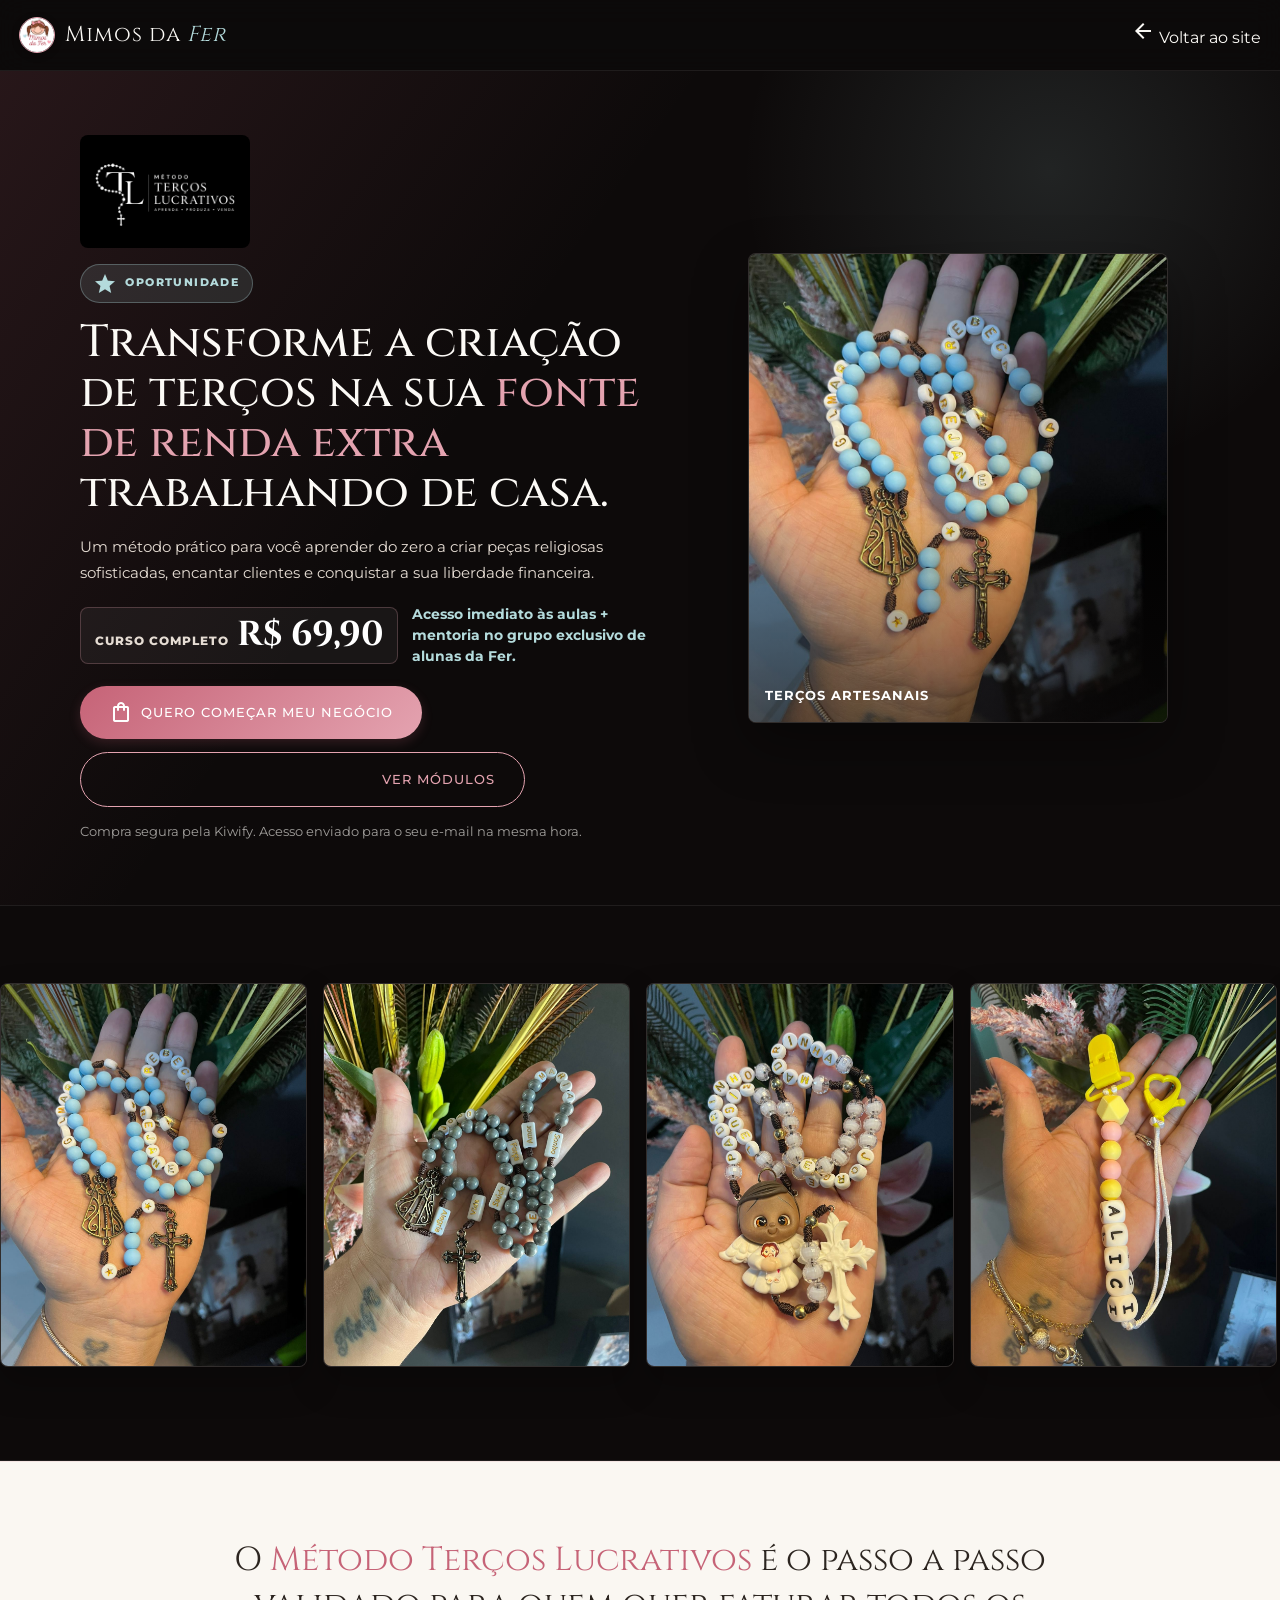
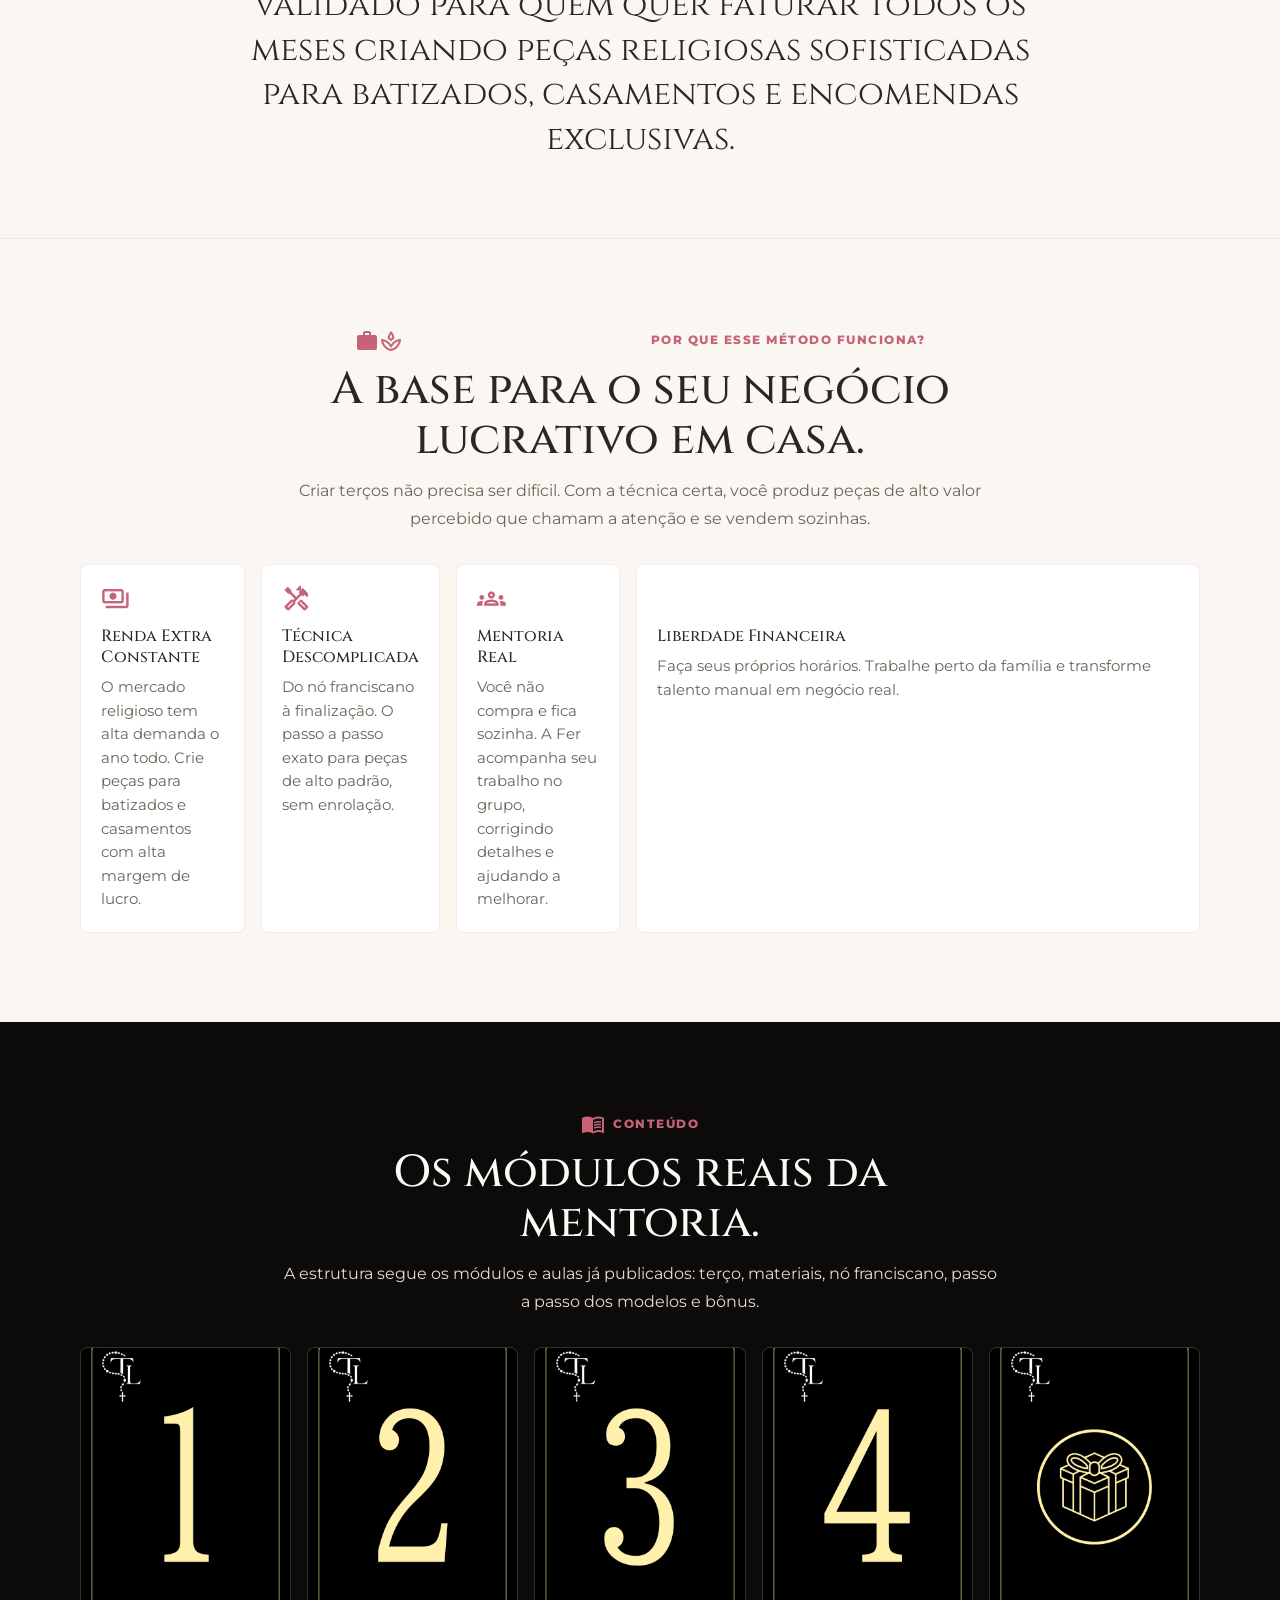
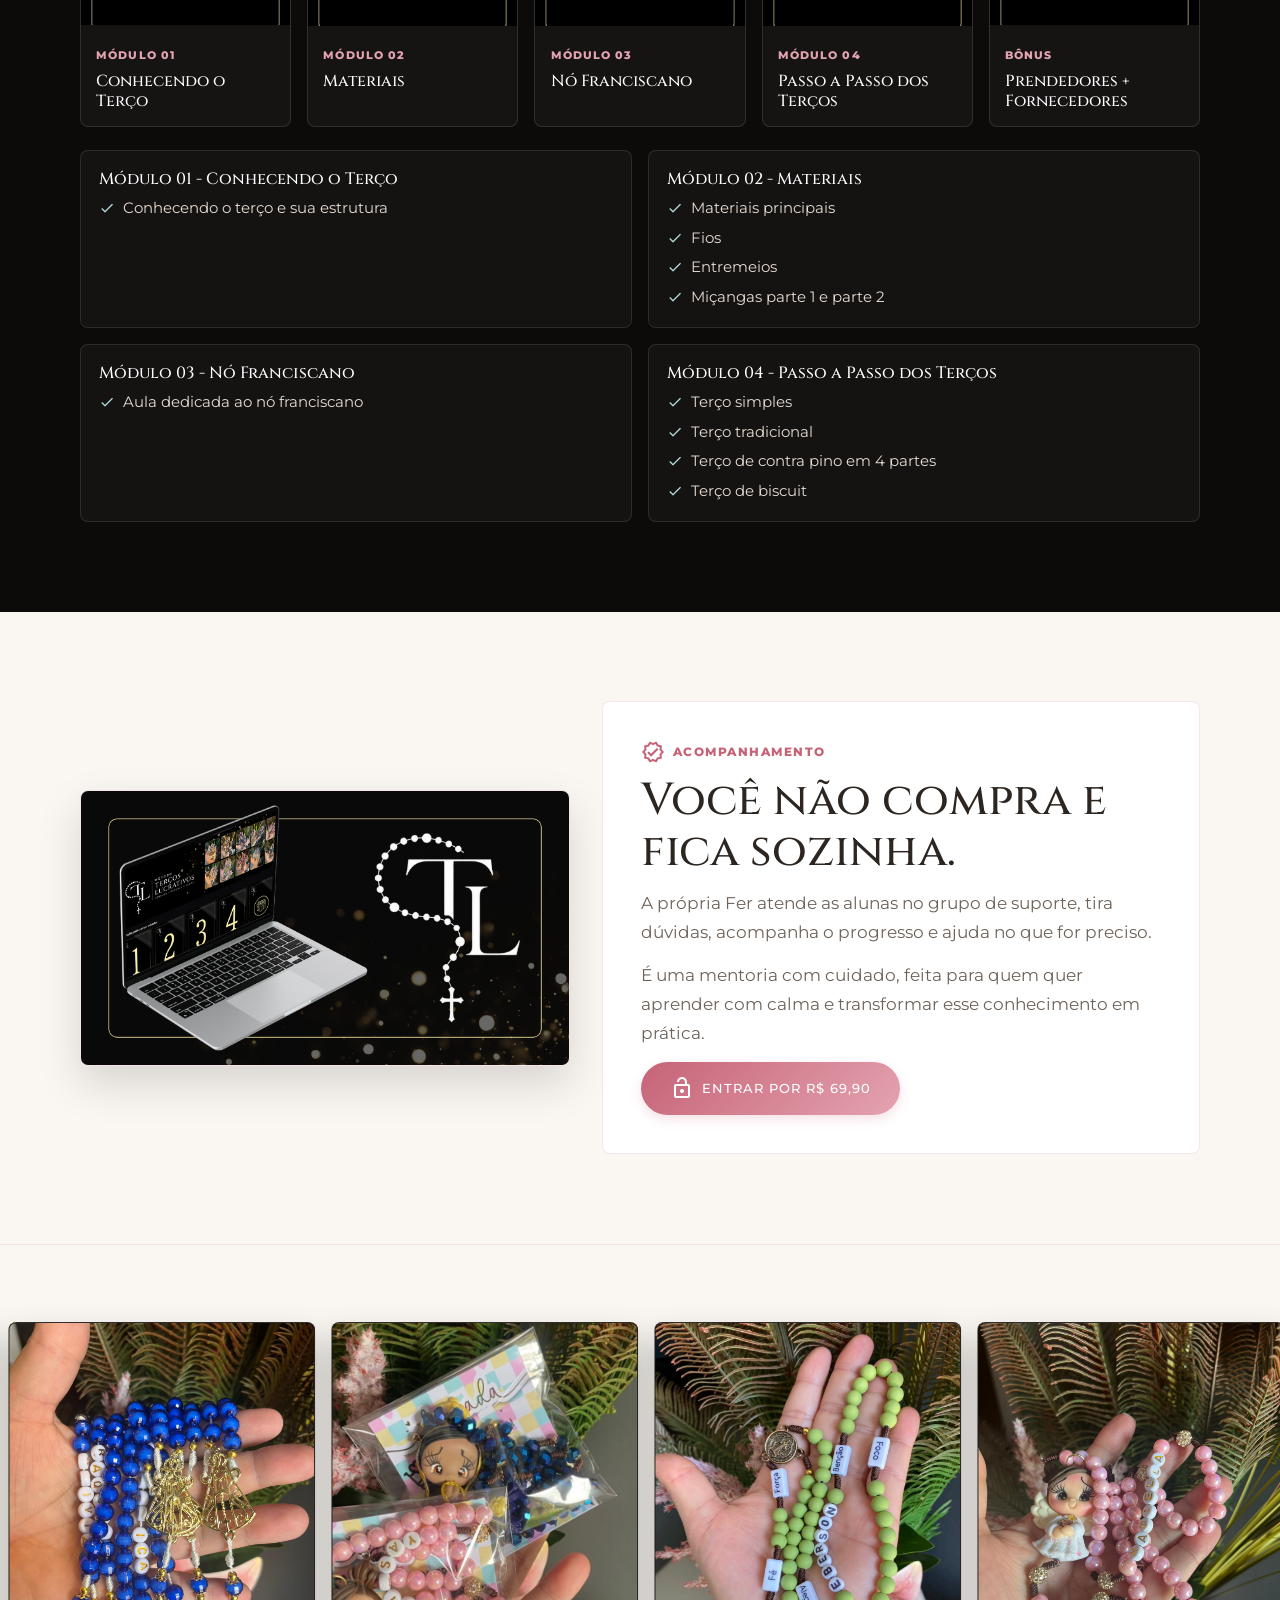
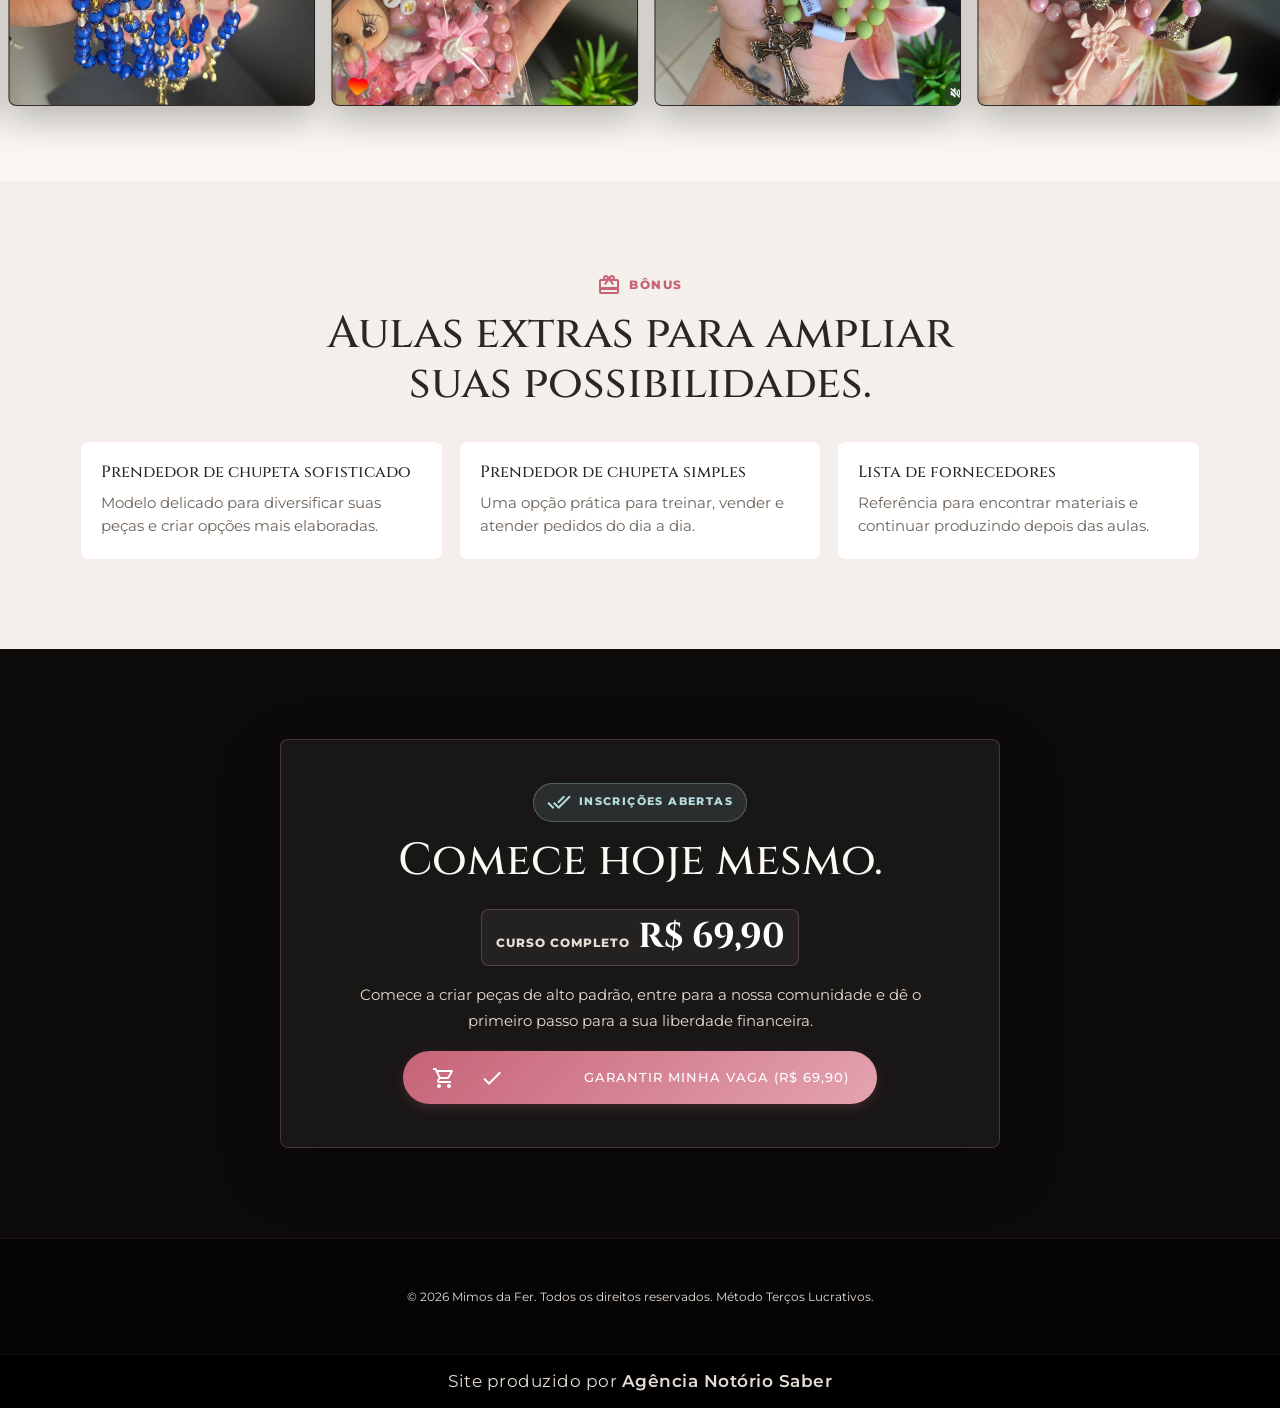
==== commit 8cf7caa0: "feat: atualiza copy metodo-tl para direct response focado em renda extra e novo preco 69,90" ====
--- a/metodo-tl.html
+++ b/metodo-tl.html
@@ -711,28 +711,30 @@
 
     <section class="lp-hero">
       <div class="lp-container lp-hero-grid">
+        <!-- ESPAÇO PARA FUTURA VSL: O código abaixo pode ser adaptado para receber o vídeo quando estiver pronto -->
         <div class="reveal">
           <img class="lp-logo" src="logo.jpeg" alt="Método Terços Lucrativos">
-          <span class="lp-pill"><span class="material-icons-outlined">celebration</span> Curso liberado</span>
-          <h1 class="lp-title">Aprenda a criar terços artesanais com acabamento bonito e suporte da Fer.</h1>
+          <span class="lp-pill" style="color: var(--color-mint); background: rgba(180, 219, 220, 0.12); border-color: rgba(180, 219, 220, 0.3);"><span class="material-icons-outlined">star</span> Oportunidade</span>
+          <h1 class="lp-title">Transforme a criação de terços na sua <span>fonte de renda extra</span> trabalhando de casa.</h1>
+          <p class="lp-copy" style="margin-bottom: 1.5rem; font-size: 1.05rem; max-width: 90%;">Um método prático para você aprender do zero a criar peças religiosas sofisticadas, encantar clientes e conquistar a sua liberdade financeira.</p>
           <div class="lp-offer-row">
-            <div class="lp-price"><small>Lançamento</small><strong>R$ 39,90</strong></div>
-            <p class="lp-note">Acesso ao curso + grupo de suporte com acompanhamento da Fer.</p>
+            <div class="lp-price"><small>Curso Completo</small><strong>R$ 69,90</strong></div>
+            <p class="lp-note">Acesso imediato às aulas + mentoria no grupo exclusivo de alunas da Fer.</p>
           </div>
           <div class="lp-actions">
-            <a href="https://pay.kiwify.com.br/PGA4mul" target="_blank" rel="noopener" class="btn btn-primary"><span class="material-icons-outlined">shopping_bag</span> Garantir minha vaga</a>
+            <a href="https://pay.kiwify.com.br/PGA4mul" target="_blank" rel="noopener" class="btn btn-primary"><span class="material-icons-outlined">shopping_bag</span> Quero começar meu negócio</a>
             <a href="#conteudo" class="btn btn-secondary"><span class="material-icons-outlined">play_lesson</span> Ver módulos</a>
           </div>
-          <p class="lp-safe">Compra segura pela Kiwify. Depois da compra, você acessa as aulas e entra na jornada com as alunas da Fer.</p>
+          <p class="lp-safe">Compra segura pela Kiwify. Acesso enviado para o seu e-mail na mesma hora.</p>
         </div>
         <div class="lp-visual reveal delay-2">
           <div class="lp-rosary-carousel" aria-label="Fotos de terços feitos pela Mimos da Fer">
             <div class="lp-rosary-track">
-              <div class="lp-rosary-slide"><img src="fotos terços/WhatsApp Image 2026-05-26 at 15.38.07.jpeg" alt="Terço artesanal com pérolas"><span class="lp-rosary-caption">Terços artesanais</span></div>
-              <div class="lp-rosary-slide"><img src="fotos terços/WhatsApp Image 2026-05-26 at 15.38.08.jpeg" alt="Terço religioso personalizado"><span class="lp-rosary-caption">Peças de fé</span></div>
-              <div class="lp-rosary-slide"><img src="fotos terços/WhatsApp Image 2026-05-26 at 15.38.06.jpeg" alt="Terço dourado personalizado"><span class="lp-rosary-caption">Acabamento delicado</span></div>
-              <div class="lp-rosary-slide"><img src="fotos terços/WhatsApp Image 2026-05-26 at 15.40.46.jpeg" alt="Rosário artesanal"><span class="lp-rosary-caption">Modelos para inspirar</span></div>
-              <div class="lp-rosary-slide"><img src="fotos terços/WhatsApp Image 2026-05-26 at 15.38.11 (3).jpeg" alt="Terço premium com cristais"><span class="lp-rosary-caption">Aprenda na prática</span></div>
+              <div class="lp-rosary-slide"><img src="fotos-tercos/WhatsApp Image 2026-05-26 at 15.38.07.jpeg" alt="Terço artesanal com pérolas"><span class="lp-rosary-caption">Terços artesanais</span></div>
+              <div class="lp-rosary-slide"><img src="fotos-tercos/WhatsApp Image 2026-05-26 at 15.38.08.jpeg" alt="Terço religioso personalizado"><span class="lp-rosary-caption">Peças de fé</span></div>
+              <div class="lp-rosary-slide"><img src="fotos-tercos/WhatsApp Image 2026-05-26 at 15.38.06.jpeg" alt="Terço dourado personalizado"><span class="lp-rosary-caption">Acabamento delicado</span></div>
+              <div class="lp-rosary-slide"><img src="fotos-tercos/WhatsApp Image 2026-05-26 at 15.40.46.jpeg" alt="Rosário artesanal"><span class="lp-rosary-caption">Modelos para inspirar</span></div>
+              <div class="lp-rosary-slide"><img src="fotos-tercos/WhatsApp Image 2026-05-26 at 15.38.11 (3).jpeg" alt="Terço premium com cristais"><span class="lp-rosary-caption">Aprenda na prática</span></div>
             </div>
           </div>
         </div>
@@ -743,34 +745,34 @@
     
     <section class="lp-gallery-band" aria-label="Galeria de terços">
       <div class="lp-marquee">
-        <div class="lp-marquee-item"><img src="fotos terços/WhatsApp Image 2026-05-26 at 15.38.07.jpeg" alt="Terço artesanal"></div>
-        <div class="lp-marquee-item"><img src="fotos terços/WhatsApp Image 2026-05-26 at 15.38.08.jpeg" alt="Terço de devoção"></div>
-        <div class="lp-marquee-item"><img src="fotos terços/WhatsApp Image 2026-05-26 at 15.38.06.jpeg" alt="Terço dourado"></div>
-        <div class="lp-marquee-item"><img src="fotos terços/WhatsApp Image 2026-05-26 at 15.40.46.jpeg" alt="Rosário artesanal"></div>
-        <div class="lp-marquee-item"><img src="fotos terços/WhatsApp Image 2026-05-26 at 15.38.11 (3).jpeg" alt="Terço delicado"></div>
-        <div class="lp-marquee-item"><img src="fotos terços/WhatsApp Image 2026-05-26 at 15.38.07 (2).jpeg" alt="Terço com entremeio"></div>
-        <div class="lp-marquee-item"><img src="fotos terços/WhatsApp Image 2026-05-26 at 15.38.07.jpeg" alt="Terço artesanal"></div>
-        <div class="lp-marquee-item"><img src="fotos terços/WhatsApp Image 2026-05-26 at 15.38.08.jpeg" alt="Terço de devoção"></div>
+        <div class="lp-marquee-item"><img src="fotos-tercos/WhatsApp Image 2026-05-26 at 15.38.07.jpeg" alt="Terço artesanal"></div>
+        <div class="lp-marquee-item"><img src="fotos-tercos/WhatsApp Image 2026-05-26 at 15.38.08.jpeg" alt="Terço de devoção"></div>
+        <div class="lp-marquee-item"><img src="fotos-tercos/WhatsApp Image 2026-05-26 at 15.38.06.jpeg" alt="Terço dourado"></div>
+        <div class="lp-marquee-item"><img src="fotos-tercos/WhatsApp Image 2026-05-26 at 15.40.46.jpeg" alt="Rosário artesanal"></div>
+        <div class="lp-marquee-item"><img src="fotos-tercos/WhatsApp Image 2026-05-26 at 15.38.11 (3).jpeg" alt="Terço delicado"></div>
+        <div class="lp-marquee-item"><img src="fotos-tercos/WhatsApp Image 2026-05-26 at 15.38.07 (2).jpeg" alt="Terço com entremeio"></div>
+        <div class="lp-marquee-item"><img src="fotos-tercos/WhatsApp Image 2026-05-26 at 15.38.07.jpeg" alt="Terço artesanal"></div>
+        <div class="lp-marquee-item"><img src="fotos-tercos/WhatsApp Image 2026-05-26 at 15.38.08.jpeg" alt="Terço de devoção"></div>
       </div>
       
     </section>
     <section class="lp-intro-band">
       <div class="lp-container">
-        <p class="lp-intro-text">A mentoria <span>Método Terços Lucrativos</span> já está disponível para quem quer transformar o artesanato religioso em renda extra, começar um novo negócio ou aprender um hobby com significado.</p>
+        <p class="lp-intro-text">O <span>Método Terços Lucrativos</span> é o passo a passo validado para quem quer faturar todos os meses criando peças religiosas sofisticadas para batizados, casamentos e encomendas exclusivas.</p>
       </div>
     </section>
     <section class="lp-section light">
       <div class="lp-container">
         <div class="lp-header reveal">
-          <span class="lp-kicker"><span class="material-icons-outlined">auto_awesome</span> Para começar</span>
-          <h2 class="lp-section-title">Um curso direto, delicado e feito para aprender no seu ritmo.</h2>
-          <p class="lp-section-copy">A Fer preparou uma jornada simples para mulheres que querem criar peças de fé com acabamento bonito e possibilidade real de venda.</p>
+          <span class="lp-kicker"><span class="material-icons-outlined">workspace_premium</span> Por que esse método funciona?</span>
+          <h2 class="lp-section-title">A base para o seu negócio lucrativo em casa.</h2>
+          <p class="lp-section-copy">Criar terços não precisa ser difícil. Com a técnica certa, você produz peças de alto valor percebido que chamam a atenção e se vendem sozinhas.</p>
         </div>
         <div class="lp-benefits reveal delay-1">
-          <article class="lp-benefit"><span class="material-icons-outlined">payments</span><h3>Renda extra</h3><p>Crie peças para vender em datas religiosas, batizados, presentes e encomendas personalizadas.</p></article>
-          <article class="lp-benefit"><span class="material-icons-outlined">handyman</span><h3>Passo a passo</h3><p>Entenda materiais, montagem e detalhes que deixam a peça mais bonita e segura.</p></article>
-          <article class="lp-benefit"><span class="material-icons-outlined">groups</span><h3>Suporte próximo</h3><p>A Fer acompanha as alunas no grupo, tira dúvidas e ajuda durante a jornada.</p></article>
-          <article class="lp-benefit"><span class="material-icons-outlined">favorite_border</span><h3>Hobby com sentido</h3><p>Aprenda também para criar presentes afetivos e peças religiosas especiais.</p></article>
+          <article class="lp-benefit"><span class="material-icons-outlined">payments</span><h3>Renda Extra Constante</h3><p>O mercado religioso tem alta demanda o ano todo. Crie peças para batizados e casamentos com alta margem de lucro.</p></article>
+          <article class="lp-benefit"><span class="material-icons-outlined">handyman</span><h3>Técnica Descomplicada</h3><p>Do nó franciscano à finalização. O passo a passo exato para peças de alto padrão, sem enrolação.</p></article>
+          <article class="lp-benefit"><span class="material-icons-outlined">groups</span><h3>Mentoria Real</h3><p>Você não compra e fica sozinha. A Fer acompanha seu trabalho no grupo, corrigindo detalhes e ajudando a melhorar.</p></article>
+          <article class="lp-benefit"><span class="material-icons-outlined">volunteer_activism</span><h3>Liberdade Financeira</h3><p>Faça seus próprios horários. Trabalhe perto da família e transforme talento manual em negócio real.</p></article>
         </div>
       </div>
     </section>
@@ -805,7 +807,7 @@
           <h2 class="lp-section-title">Você não compra e fica sozinha.</h2>
           <p>A própria Fer atende as alunas no grupo de suporte, tira dúvidas, acompanha o progresso e ajuda no que for preciso.</p>
           <p>É uma mentoria com cuidado, feita para quem quer aprender com calma e transformar esse conhecimento em prática.</p>
-          <a href="https://pay.kiwify.com.br/PGA4mul" target="_blank" rel="noopener" class="btn btn-primary"><span class="material-icons-outlined">lock_open</span> Entrar por R$ 39,90</a>
+          <a href="https://pay.kiwify.com.br/PGA4mul" target="_blank" rel="noopener" class="btn btn-primary"><span class="material-icons-outlined">lock_open</span> Entrar por R$ 69,90</a>
         </div>
       </div>
     </section>
@@ -813,14 +815,14 @@
     
     <section class="lp-gallery-band lp-gallery-lower" aria-label="Mais fotos de terços e peças religiosas">
       <div class="lp-marquee reverse">
-        <div class="lp-marquee-item"><img src="fotos terços/WhatsApp Image 2026-05-26 at 15.38.11 (1).jpeg" alt="Lembrancinha religiosa"></div>
-        <div class="lp-marquee-item"><img src="fotos terços/WhatsApp Image 2026-05-26 at 15.38.09 (1).jpeg" alt="Prendedor artesanal"></div>
-        <div class="lp-marquee-item"><img src="fotos terços/WhatsApp Image 2026-05-26 at 15.38.10.jpeg" alt="Terço infantil"></div>
-        <div class="lp-marquee-item"><img src="fotos terços/WhatsApp Image 2026-05-26 at 15.38.08 (1).jpeg" alt="Terço de parede"></div>
-        <div class="lp-marquee-item"><img src="fotos terços/WhatsApp Image 2026-05-26 at 15.38.09 (3).jpeg" alt="Peça religiosa personalizada"></div>
-        <div class="lp-marquee-item"><img src="fotos terços/WhatsApp Image 2026-05-26 at 15.40.46 (1).jpeg" alt="Rosário prateado"></div>
-        <div class="lp-marquee-item"><img src="fotos terços/WhatsApp Image 2026-05-26 at 15.38.11 (1).jpeg" alt="Lembrancinha religiosa"></div>
-        <div class="lp-marquee-item"><img src="fotos terços/WhatsApp Image 2026-05-26 at 15.38.09 (1).jpeg" alt="Prendedor artesanal"></div>
+        <div class="lp-marquee-item"><img src="fotos-tercos/WhatsApp Image 2026-05-26 at 15.38.11 (1).jpeg" alt="Lembrancinha religiosa"></div>
+        <div class="lp-marquee-item"><img src="fotos-tercos/WhatsApp Image 2026-05-26 at 15.38.09 (1).jpeg" alt="Prendedor artesanal"></div>
+        <div class="lp-marquee-item"><img src="fotos-tercos/WhatsApp Image 2026-05-26 at 15.38.10.jpeg" alt="Terço infantil"></div>
+        <div class="lp-marquee-item"><img src="fotos-tercos/WhatsApp Image 2026-05-26 at 15.38.08 (1).jpeg" alt="Terço de parede"></div>
+        <div class="lp-marquee-item"><img src="fotos-tercos/WhatsApp Image 2026-05-26 at 15.38.09 (3).jpeg" alt="Peça religiosa personalizada"></div>
+        <div class="lp-marquee-item"><img src="fotos-tercos/WhatsApp Image 2026-05-26 at 15.40.46 (1).jpeg" alt="Rosário prateado"></div>
+        <div class="lp-marquee-item"><img src="fotos-tercos/WhatsApp Image 2026-05-26 at 15.38.11 (1).jpeg" alt="Lembrancinha religiosa"></div>
+        <div class="lp-marquee-item"><img src="fotos-tercos/WhatsApp Image 2026-05-26 at 15.38.09 (1).jpeg" alt="Prendedor artesanal"></div>
       </div>
     </section>
     <section class="lp-section light" style="background: var(--bg-light-secondary);">
@@ -840,11 +842,11 @@
     <section class="lp-section">
       <div class="lp-container">
         <div class="lp-final reveal">
-          <span class="lp-pill"><span class="material-icons-outlined">local_fire_department</span> Valor de lançamento</span>
-          <h2 class="lp-section-title">Garanta seu acesso hoje.</h2>
-          <div class="lp-price"><small>Curso completo</small><strong>R$ 39,90</strong></div>
-          <p class="lp-copy" style="margin-left: auto; margin-right: auto;">Entre no curso, acesse as aulas e venha para o grupo de suporte das alunas da Fer.</p>
-          <a href="https://pay.kiwify.com.br/PGA4mul" target="_blank" rel="noopener" class="btn btn-primary"><span class="material-icons-outlined">shopping_cart_checkout</span> Comprar pela Kiwify</a>
+          <span class="lp-pill" style="color: var(--color-mint); background: rgba(180, 219, 220, 0.12); border-color: rgba(180, 219, 220, 0.3);"><span class="material-icons-outlined">done_all</span> Inscrições Abertas</span>
+          <h2 class="lp-section-title">Comece hoje mesmo.</h2>
+          <div class="lp-price"><small>Curso completo</small><strong>R$ 69,90</strong></div>
+          <p class="lp-copy" style="margin-left: auto; margin-right: auto;">Comece a criar peças de alto padrão, entre para a nossa comunidade e dê o primeiro passo para a sua liberdade financeira.</p>
+          <a href="https://pay.kiwify.com.br/PGA4mul" target="_blank" rel="noopener" class="btn btn-primary"><span class="material-icons-outlined">shopping_cart_checkout</span> Garantir Minha Vaga (R$ 69,90)</a>
         </div>
       </div>
     </section>
@@ -854,7 +856,7 @@
     <p style="font-size: 0.75rem; color: var(--text-on-dark-sub);">&copy; 2026 Mimos da Fer. Todos os direitos reservados. Método Terços Lucrativos.</p>
   </footer>
   <div class="developer-footer"><p>Site produzido por <a href="http://notoriosaber.online/" target="_blank" rel="noopener">Agência Notório Saber</a></p></div>
-  <div class="lp-sticky"><a href="https://pay.kiwify.com.br/PGA4mul" target="_blank" rel="noopener" class="btn btn-primary"><span class="material-icons-outlined">shopping_bag</span> Comprar por R$ 39,90</a></div>
+  
   <script src="script.js"></script>
 </body>
 </html>
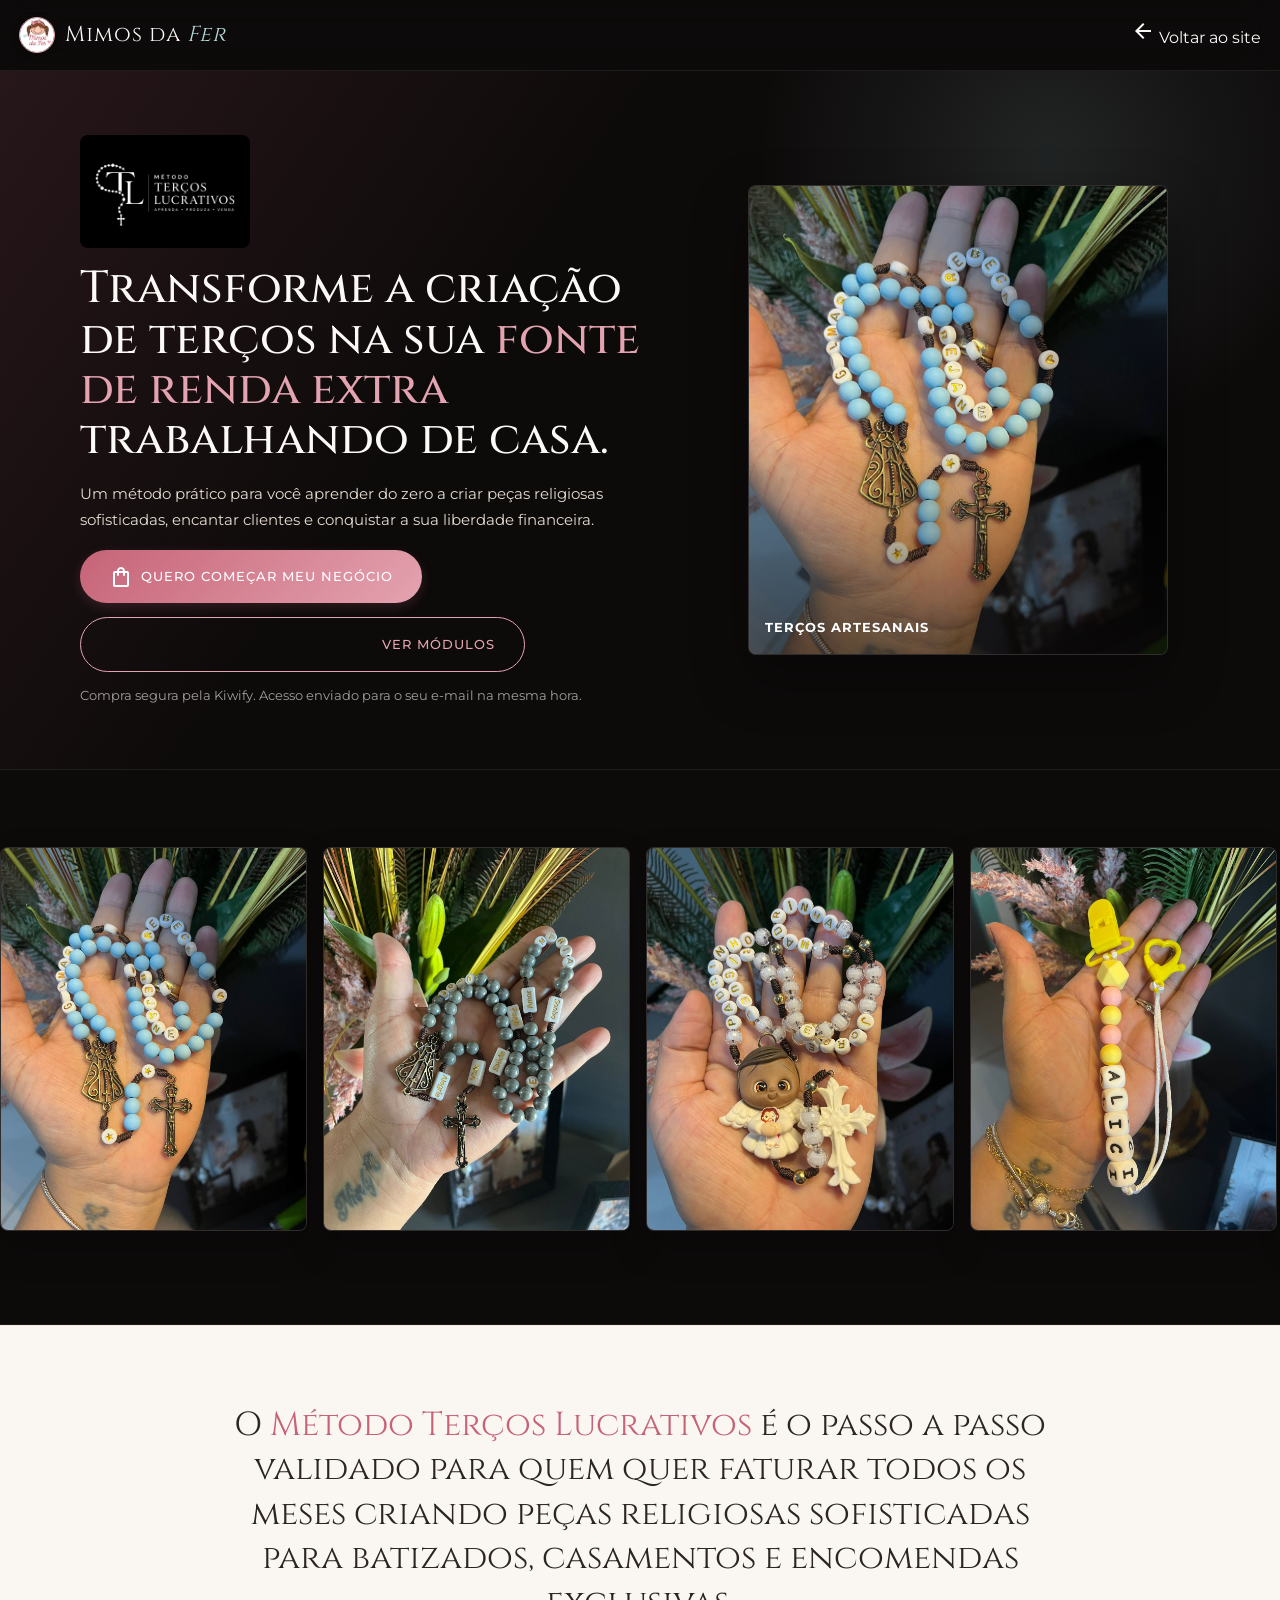
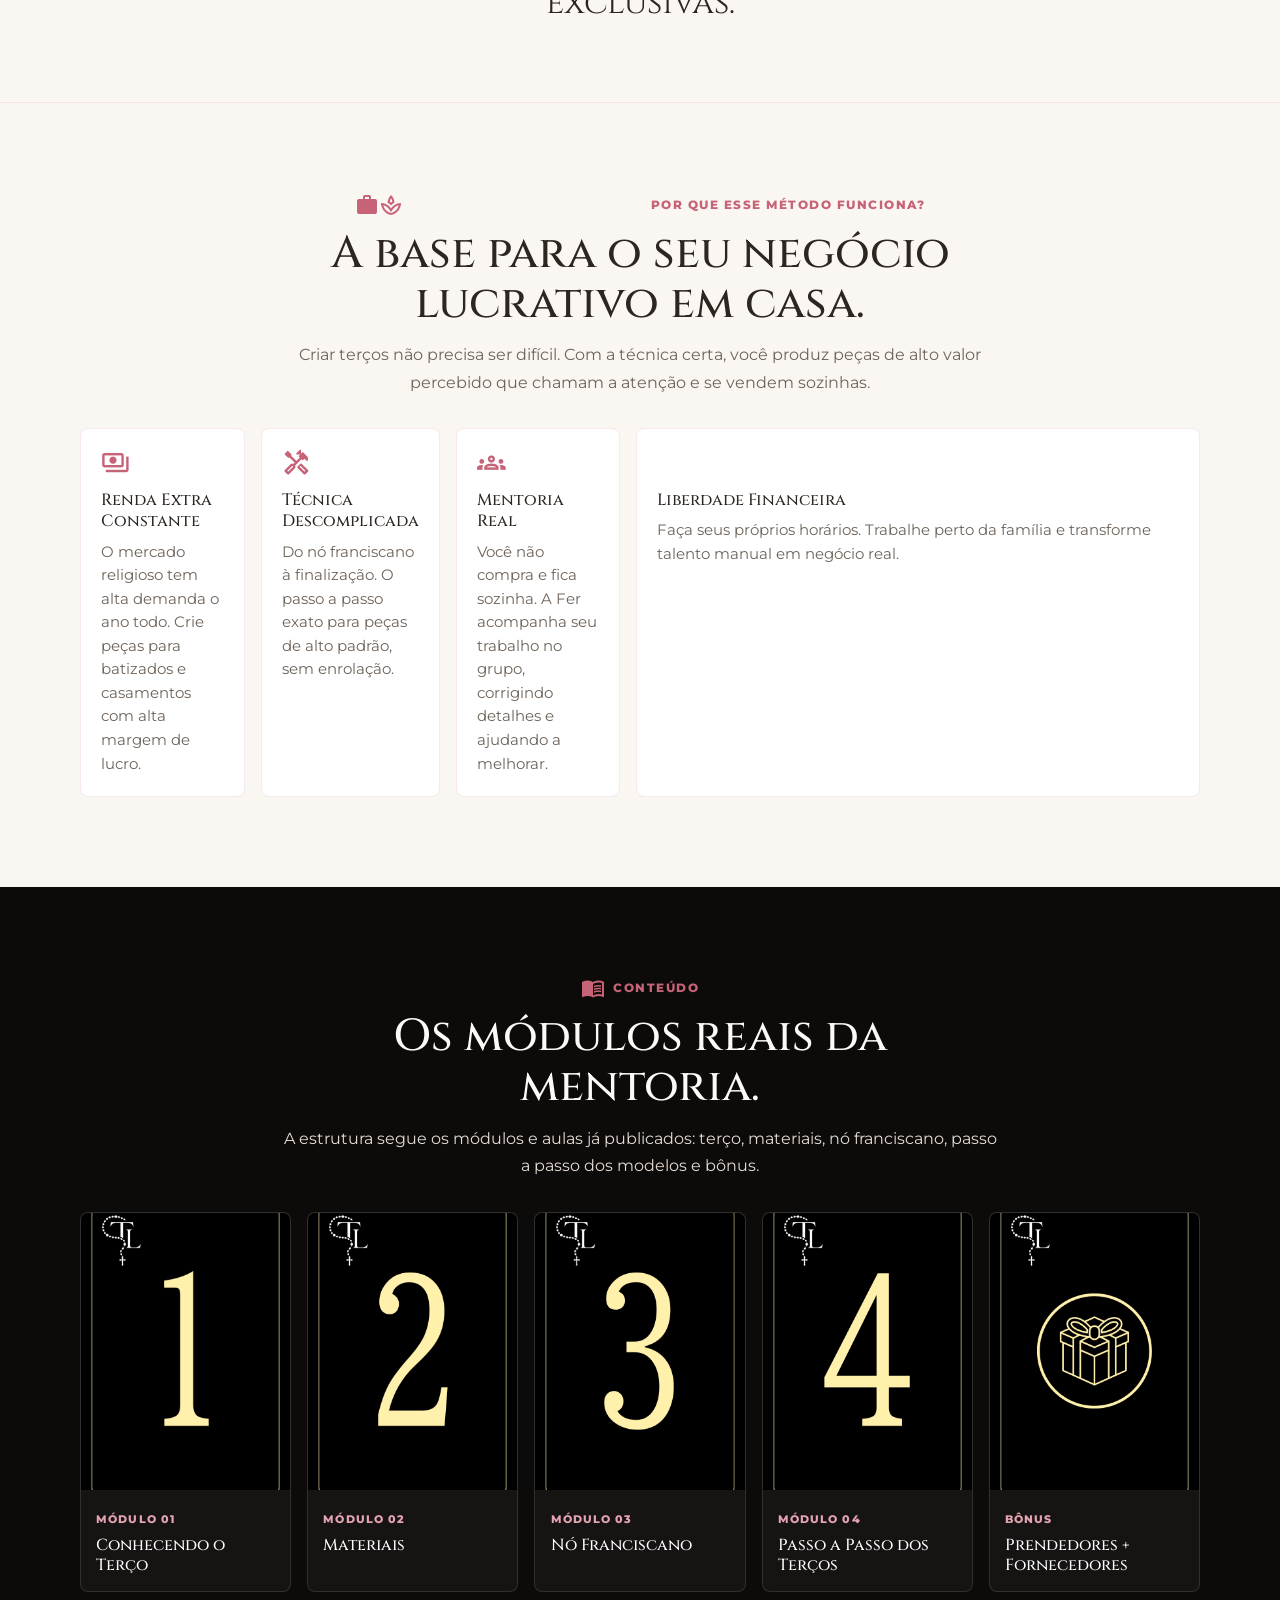
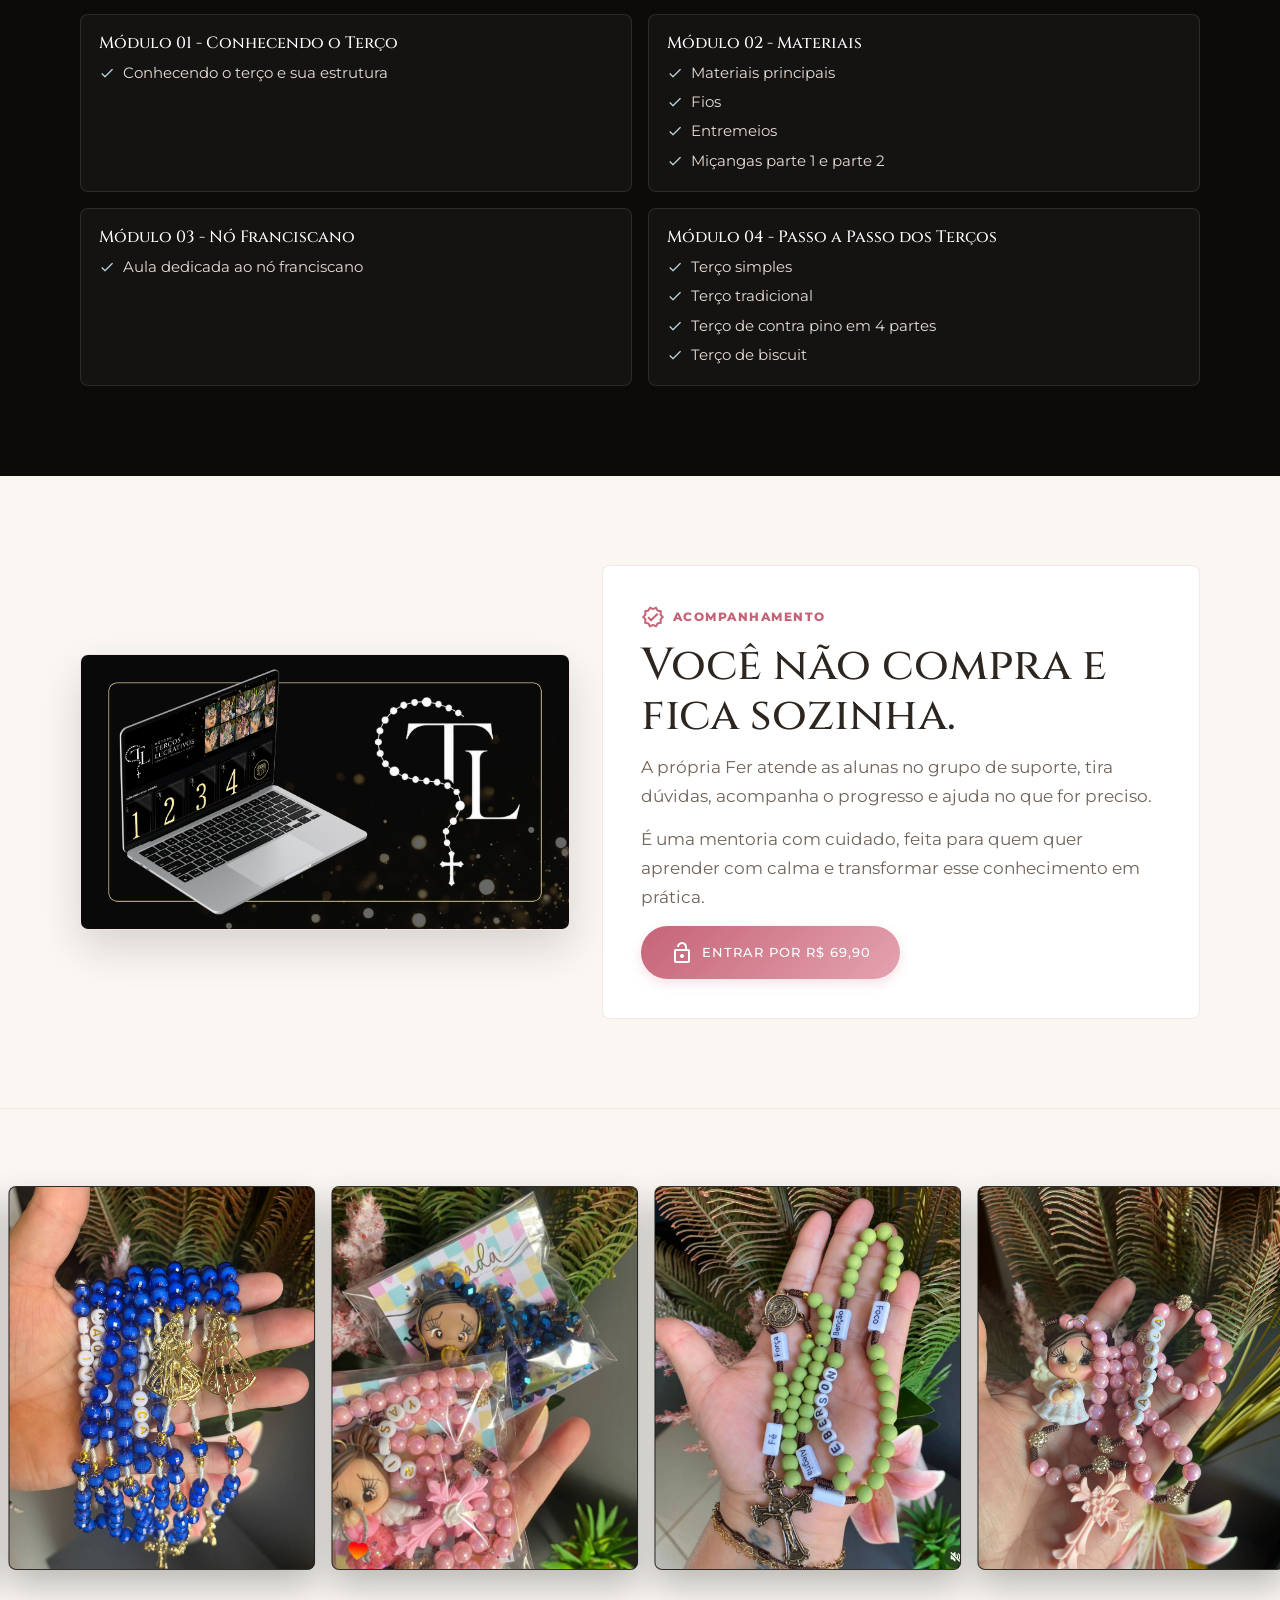
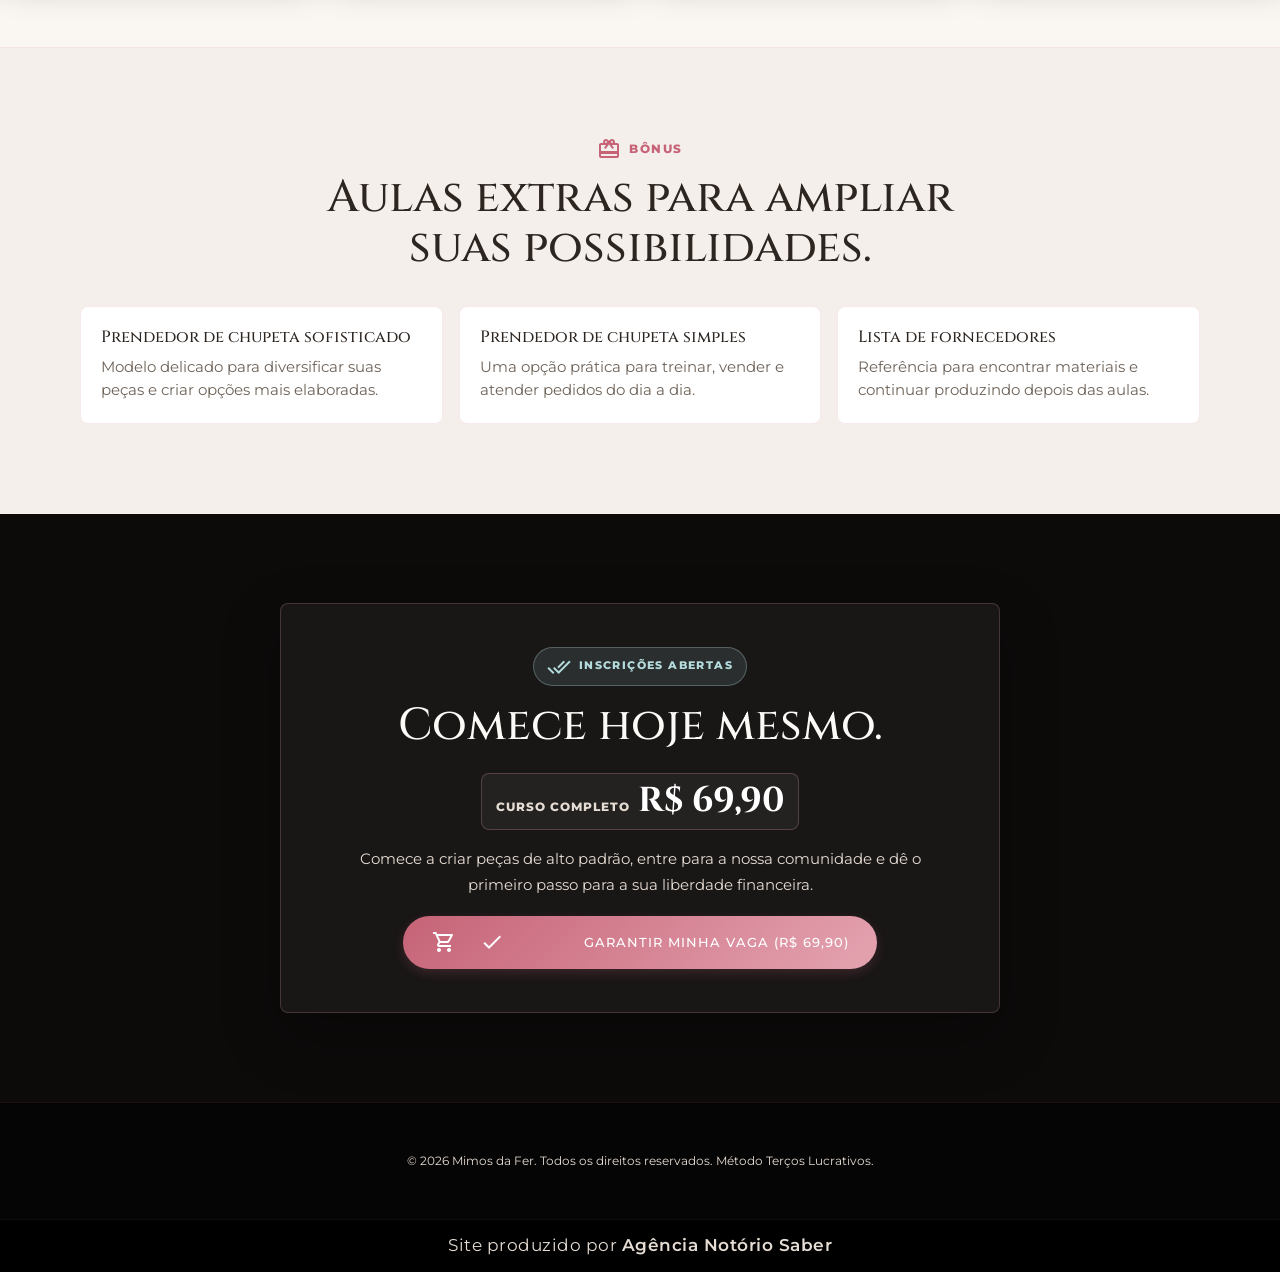
==== commit 6b4ac312: "fix: refina detalhes da landing page e urls limpas" ====
--- a/metodo-tl.html
+++ b/metodo-tl.html
@@ -493,6 +493,17 @@
         padding-top: 2.4rem;
       }
 
+      .lp-hero-grid .reveal {
+        display: flex;
+        flex-direction: column;
+        align-items: center;
+        text-align: center;
+      }
+
+      .lp-hero-grid .reveal .lp-actions {
+        justify-content: center;
+      }
+
       .lp-photo {
         height: 360px;
         min-height: 360px;
@@ -699,11 +710,11 @@
   <main class="lp-page">
     <header class="lp-nav">
       <nav class="nav-container">
-        <a href="index.html" class="logo-link">
+        <a href="/" class="logo-link">
           <img src="logo-mimos.jpeg" alt="Mimos da Fer Logo" class="nav-logo-img">
           <span class="logo-text">Mimos da <span>Fer</span></span>
         </a>
-        <a href="index.html" class="back-home" style="margin-top: 0;">
+        <a href="/" class="back-home" style="margin-top: 0;">
           <span class="material-icons-outlined">arrow_back</span> Voltar ao site
         </a>
       </nav>
@@ -714,13 +725,8 @@
         <!-- ESPAÇO PARA FUTURA VSL: O código abaixo pode ser adaptado para receber o vídeo quando estiver pronto -->
         <div class="reveal">
           <img class="lp-logo" src="logo.jpeg" alt="Método Terços Lucrativos">
-          <span class="lp-pill" style="color: var(--color-mint); background: rgba(180, 219, 220, 0.12); border-color: rgba(180, 219, 220, 0.3);"><span class="material-icons-outlined">star</span> Oportunidade</span>
           <h1 class="lp-title">Transforme a criação de terços na sua <span>fonte de renda extra</span> trabalhando de casa.</h1>
           <p class="lp-copy" style="margin-bottom: 1.5rem; font-size: 1.05rem; max-width: 90%;">Um método prático para você aprender do zero a criar peças religiosas sofisticadas, encantar clientes e conquistar a sua liberdade financeira.</p>
-          <div class="lp-offer-row">
-            <div class="lp-price"><small>Curso Completo</small><strong>R$ 69,90</strong></div>
-            <p class="lp-note">Acesso imediato às aulas + mentoria no grupo exclusivo de alunas da Fer.</p>
-          </div>
           <div class="lp-actions">
             <a href="https://pay.kiwify.com.br/PGA4mul" target="_blank" rel="noopener" class="btn btn-primary"><span class="material-icons-outlined">shopping_bag</span> Quero começar meu negócio</a>
             <a href="#conteudo" class="btn btn-secondary"><span class="material-icons-outlined">play_lesson</span> Ver módulos</a>
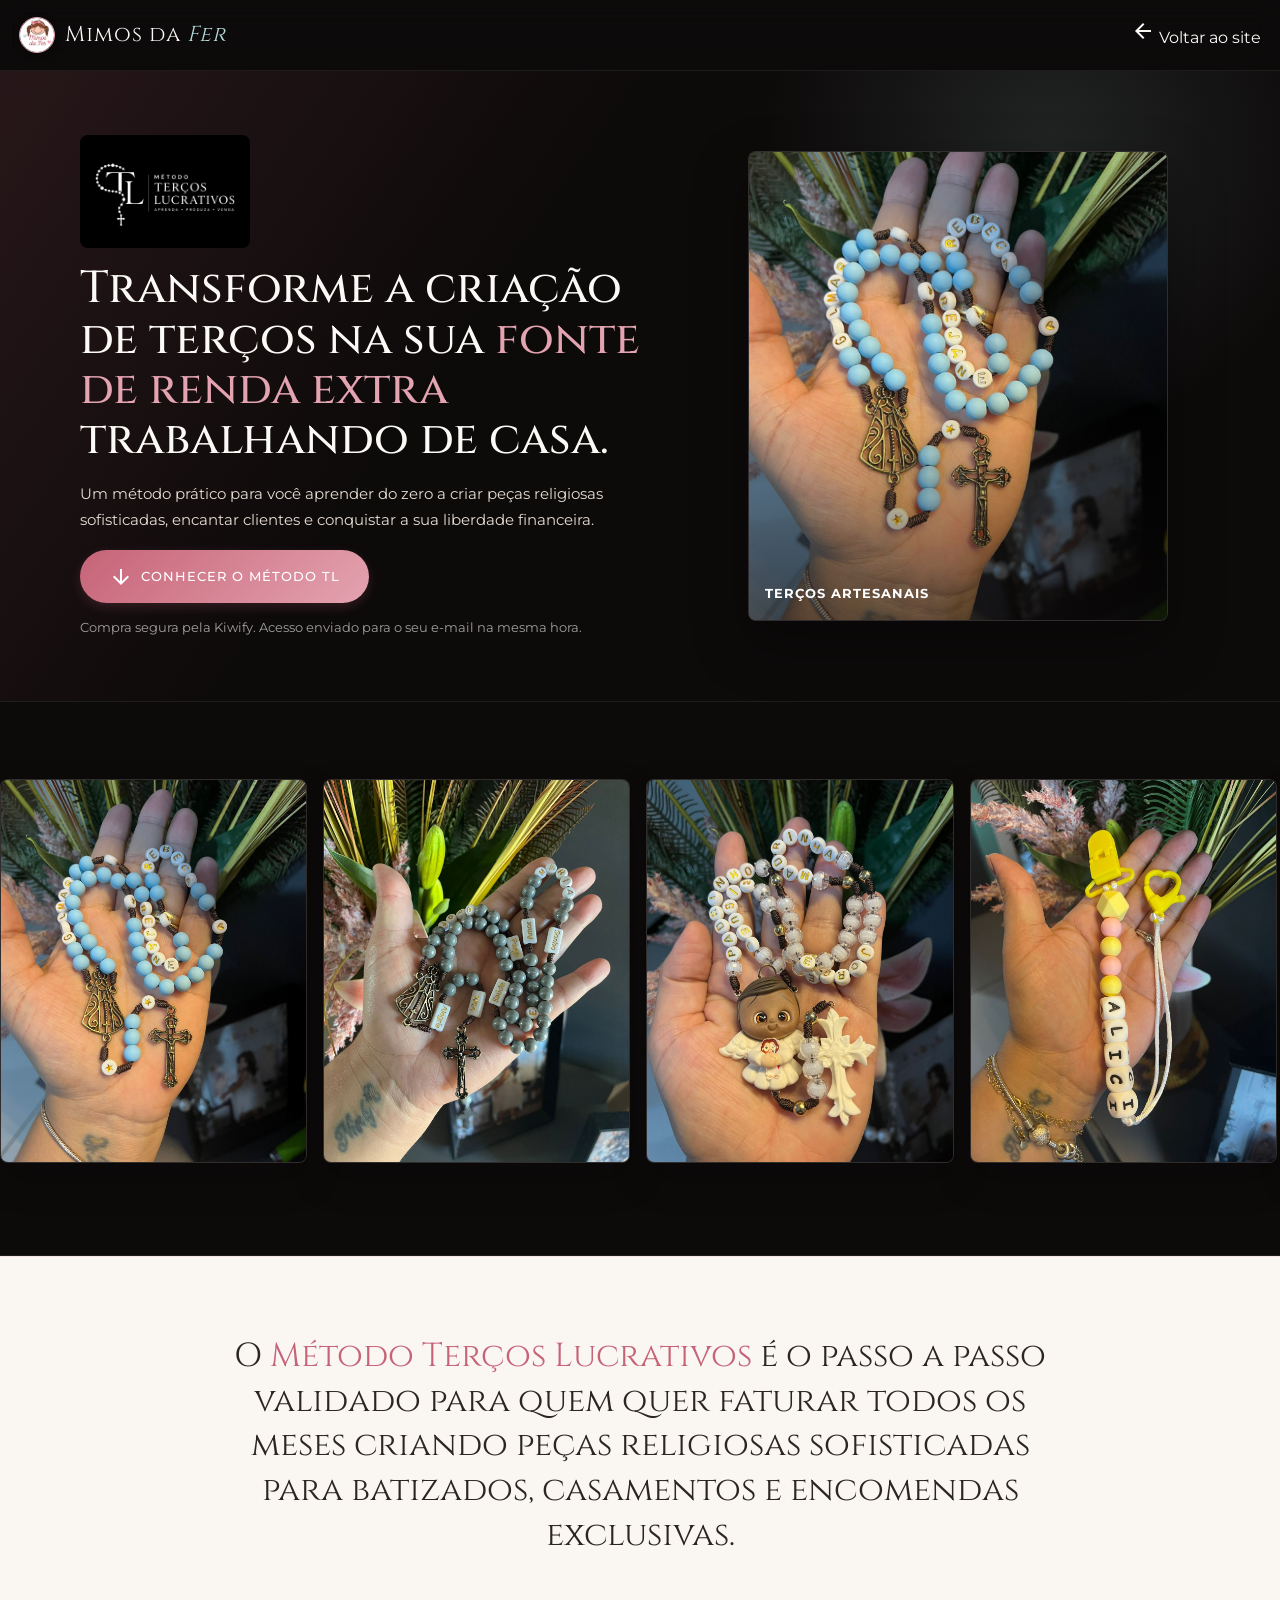
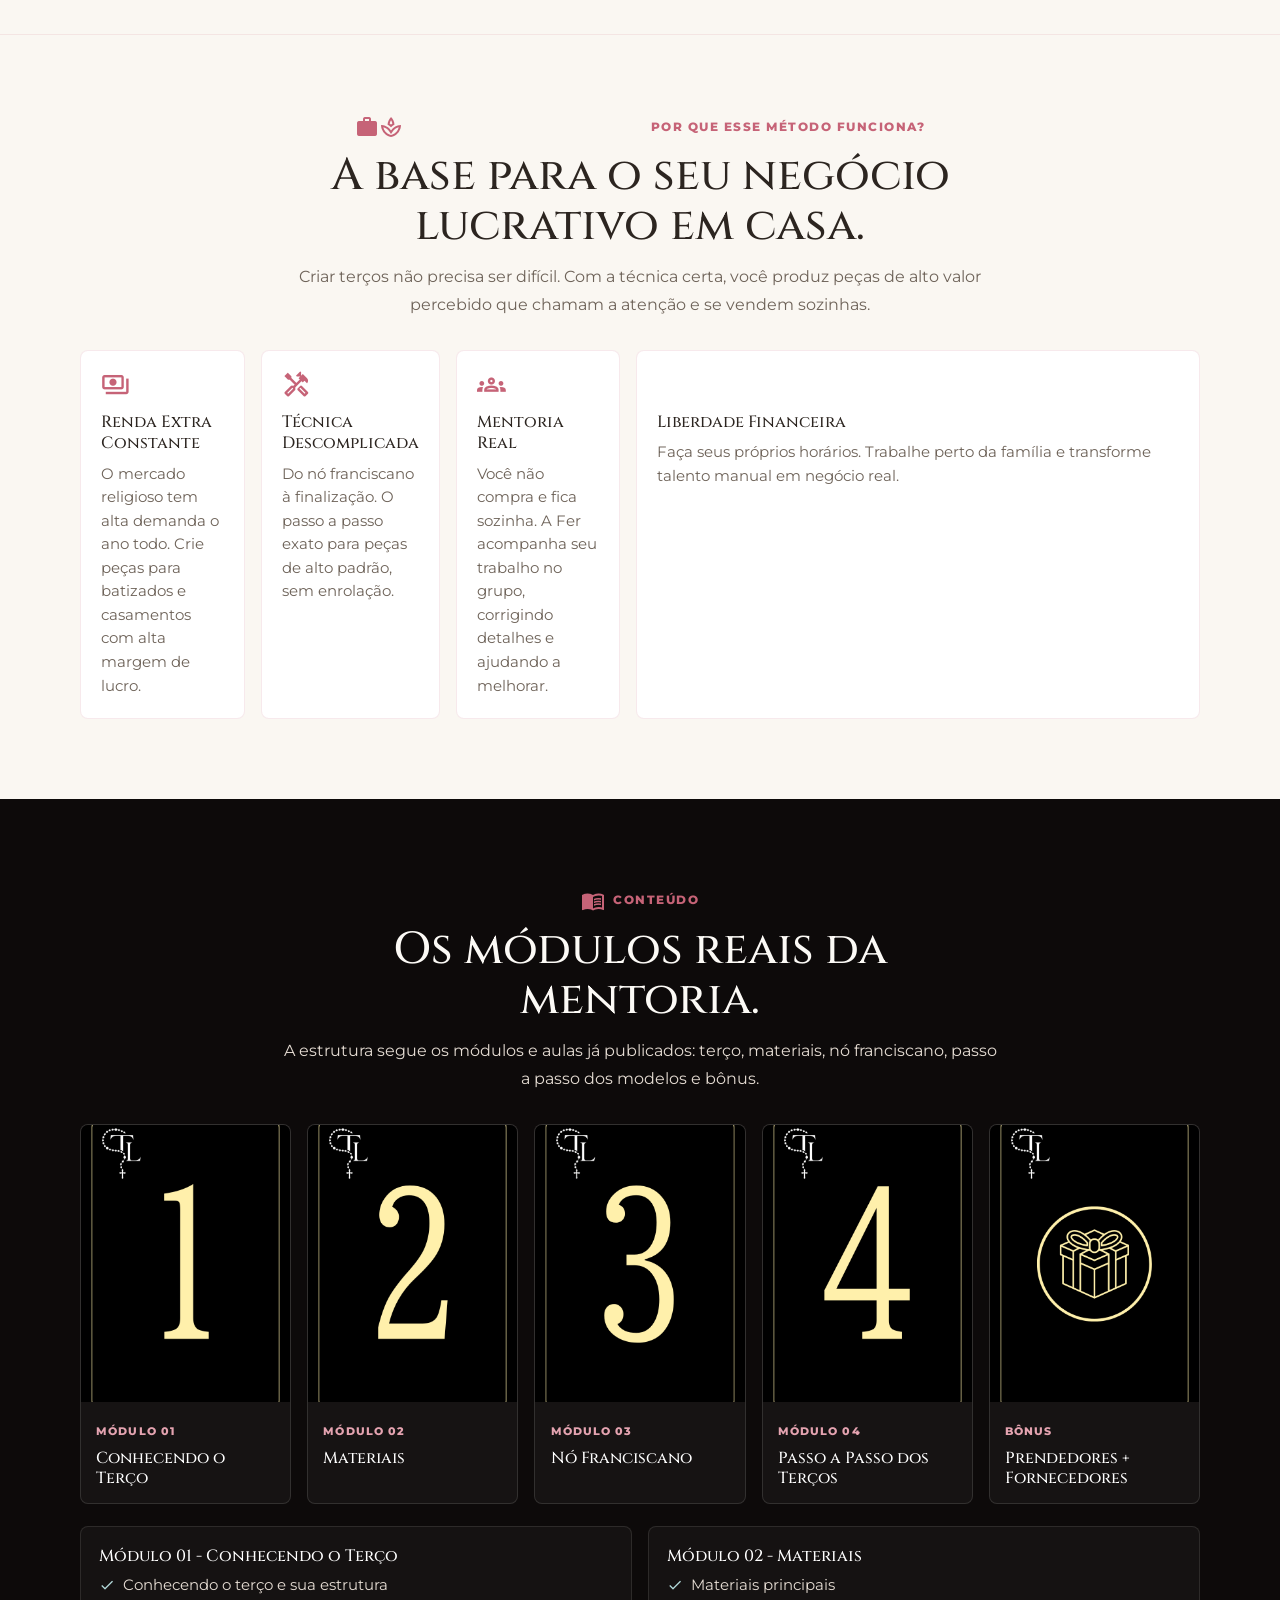
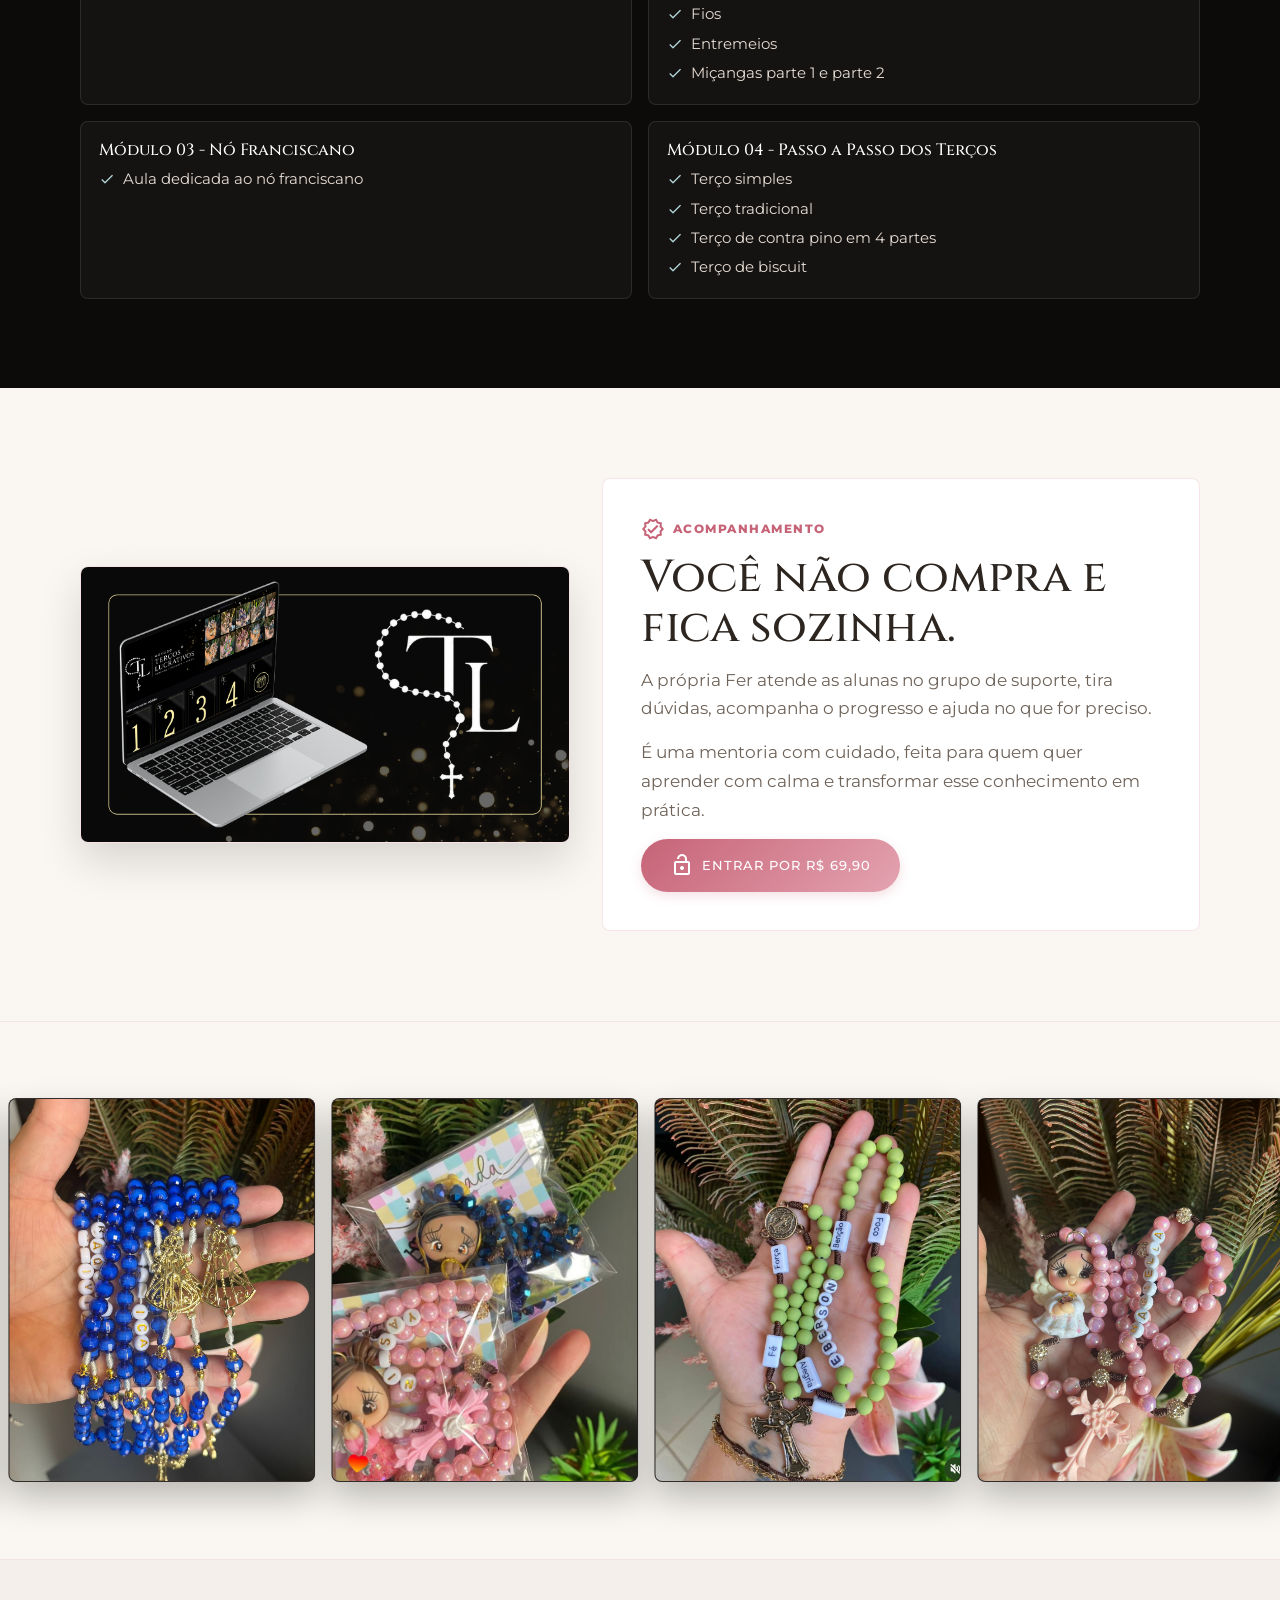
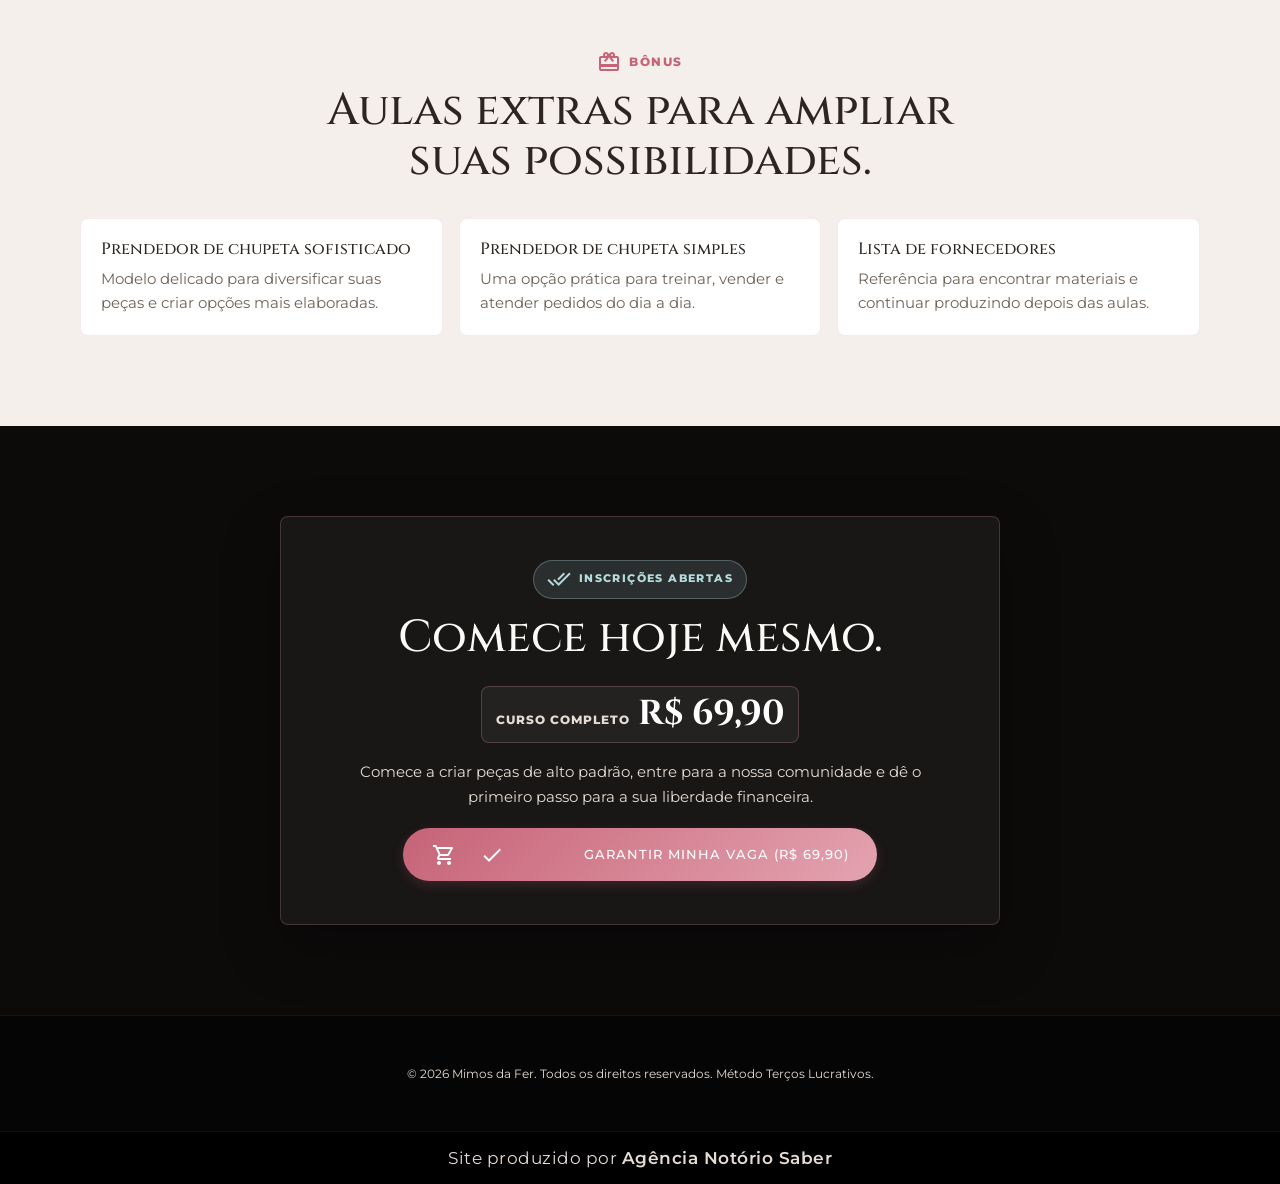
==== commit 7944abd4: "fix: substitui botoes hero por scroll CTA" ====
--- a/metodo-tl.html
+++ b/metodo-tl.html
@@ -728,8 +728,7 @@
           <h1 class="lp-title">Transforme a criação de terços na sua <span>fonte de renda extra</span> trabalhando de casa.</h1>
           <p class="lp-copy" style="margin-bottom: 1.5rem; font-size: 1.05rem; max-width: 90%;">Um método prático para você aprender do zero a criar peças religiosas sofisticadas, encantar clientes e conquistar a sua liberdade financeira.</p>
           <div class="lp-actions">
-            <a href="https://pay.kiwify.com.br/PGA4mul" target="_blank" rel="noopener" class="btn btn-primary"><span class="material-icons-outlined">shopping_bag</span> Quero começar meu negócio</a>
-            <a href="#conteudo" class="btn btn-secondary"><span class="material-icons-outlined">play_lesson</span> Ver módulos</a>
+            <a href="#sobre" class="btn btn-primary"><span class="material-icons-outlined">arrow_downward</span> Conhecer o Método TL</a>
           </div>
           <p class="lp-safe">Compra segura pela Kiwify. Acesso enviado para o seu e-mail na mesma hora.</p>
         </div>
@@ -767,7 +766,7 @@
         <p class="lp-intro-text">O <span>Método Terços Lucrativos</span> é o passo a passo validado para quem quer faturar todos os meses criando peças religiosas sofisticadas para batizados, casamentos e encomendas exclusivas.</p>
       </div>
     </section>
-    <section class="lp-section light">
+    <section class="lp-section light" id="sobre">
       <div class="lp-container">
         <div class="lp-header reveal">
           <span class="lp-kicker"><span class="material-icons-outlined">workspace_premium</span> Por que esse método funciona?</span>
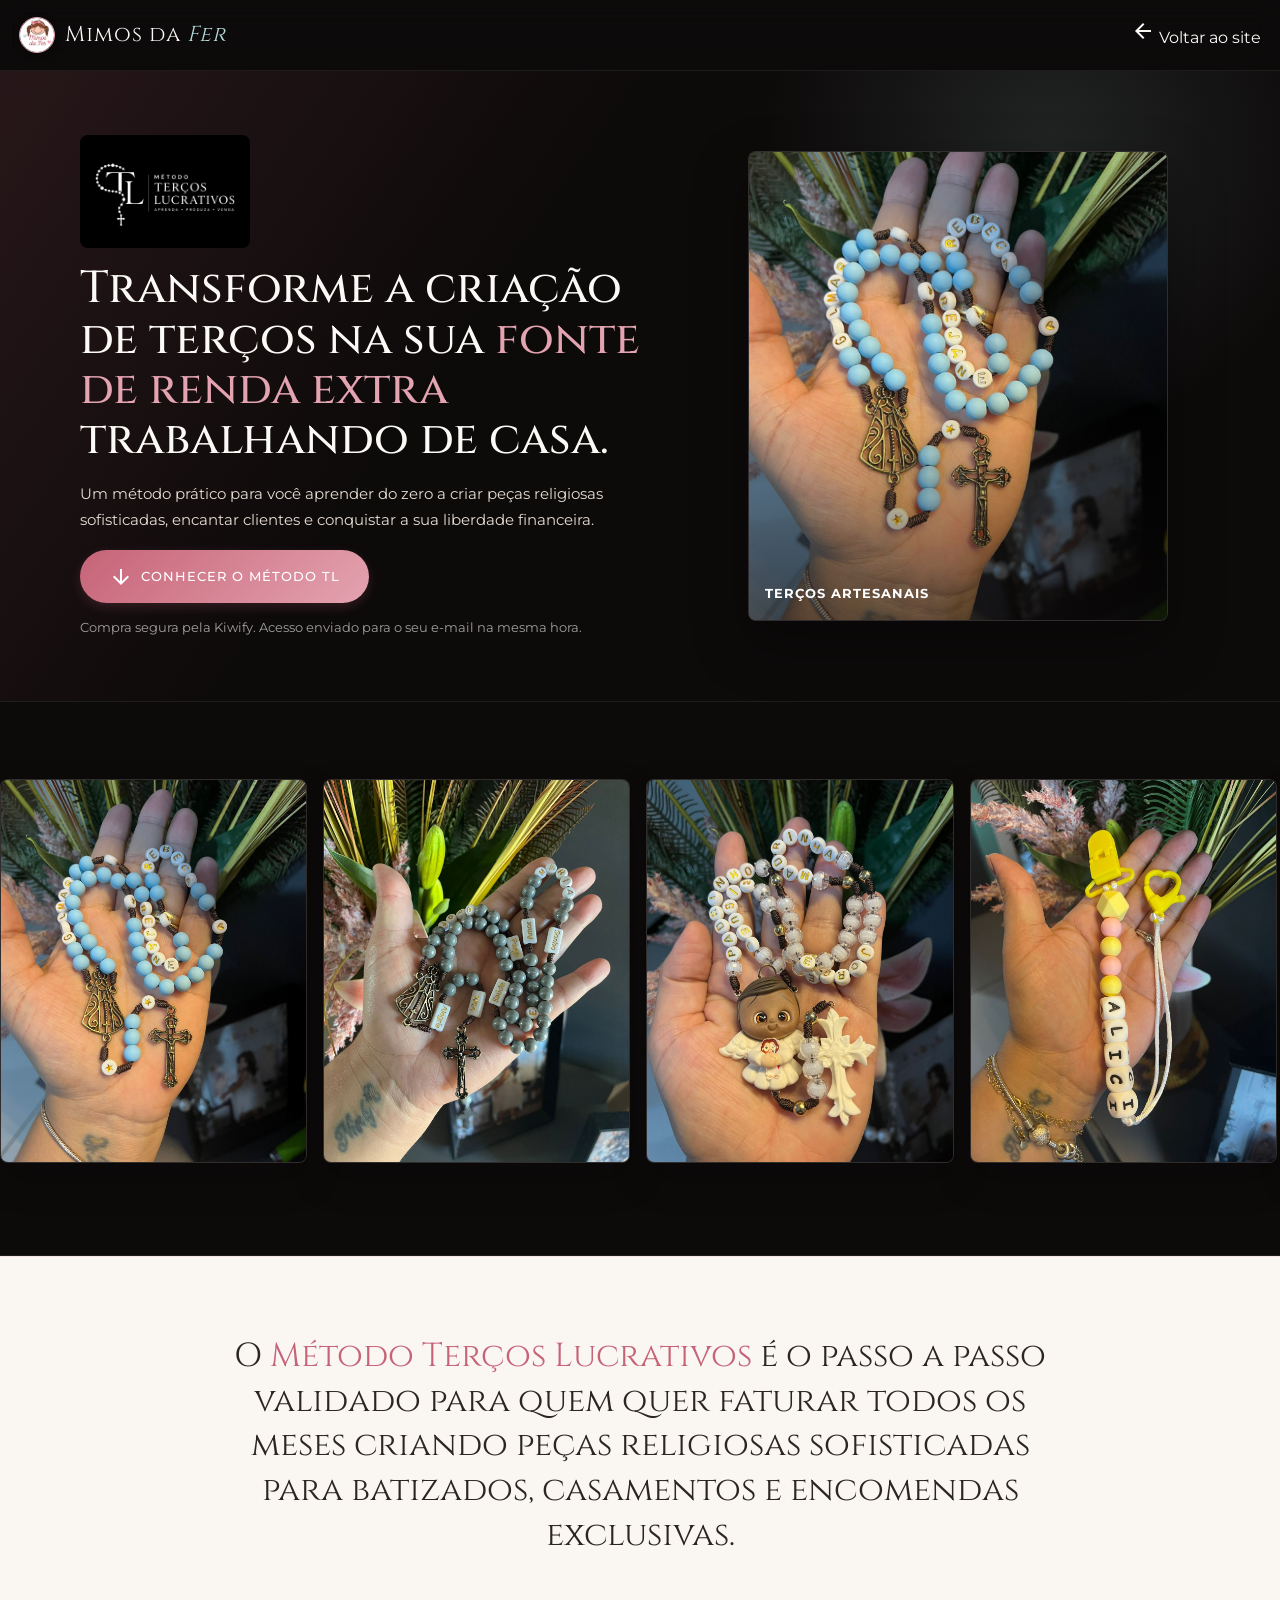
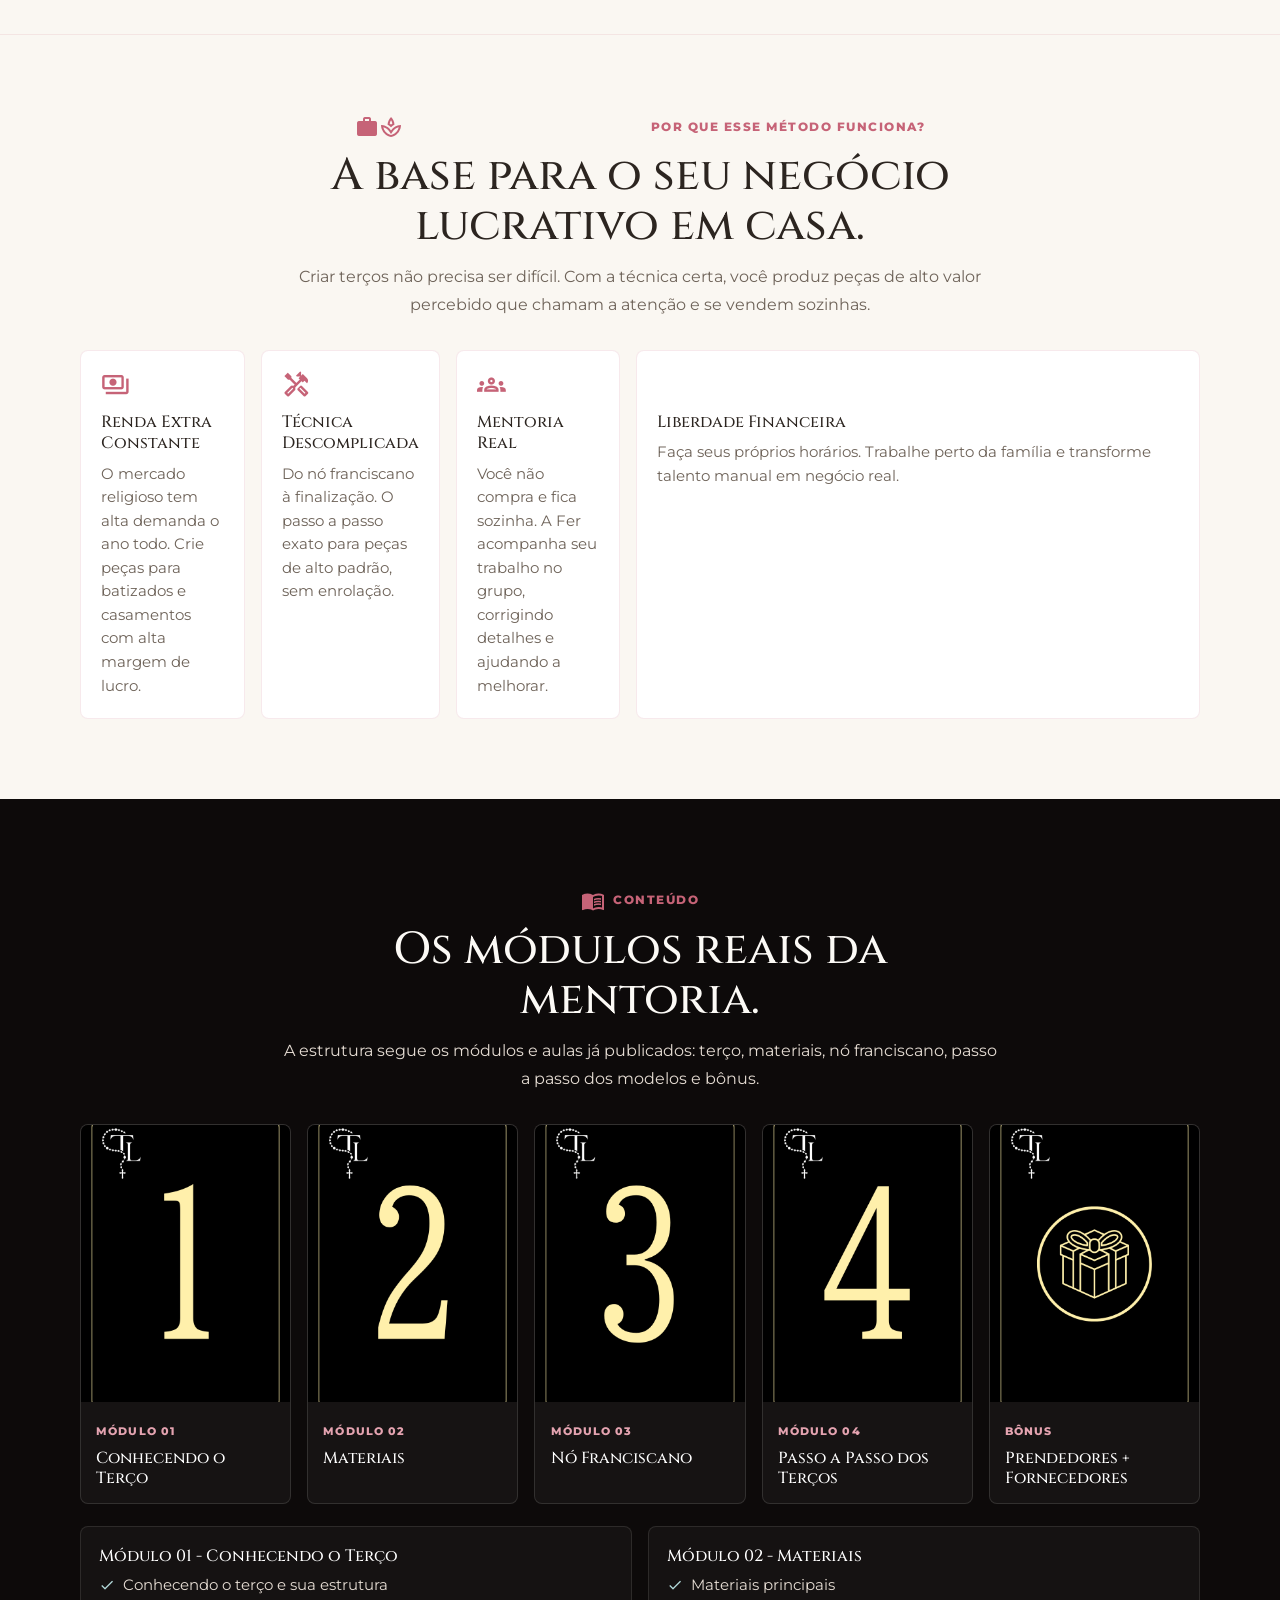
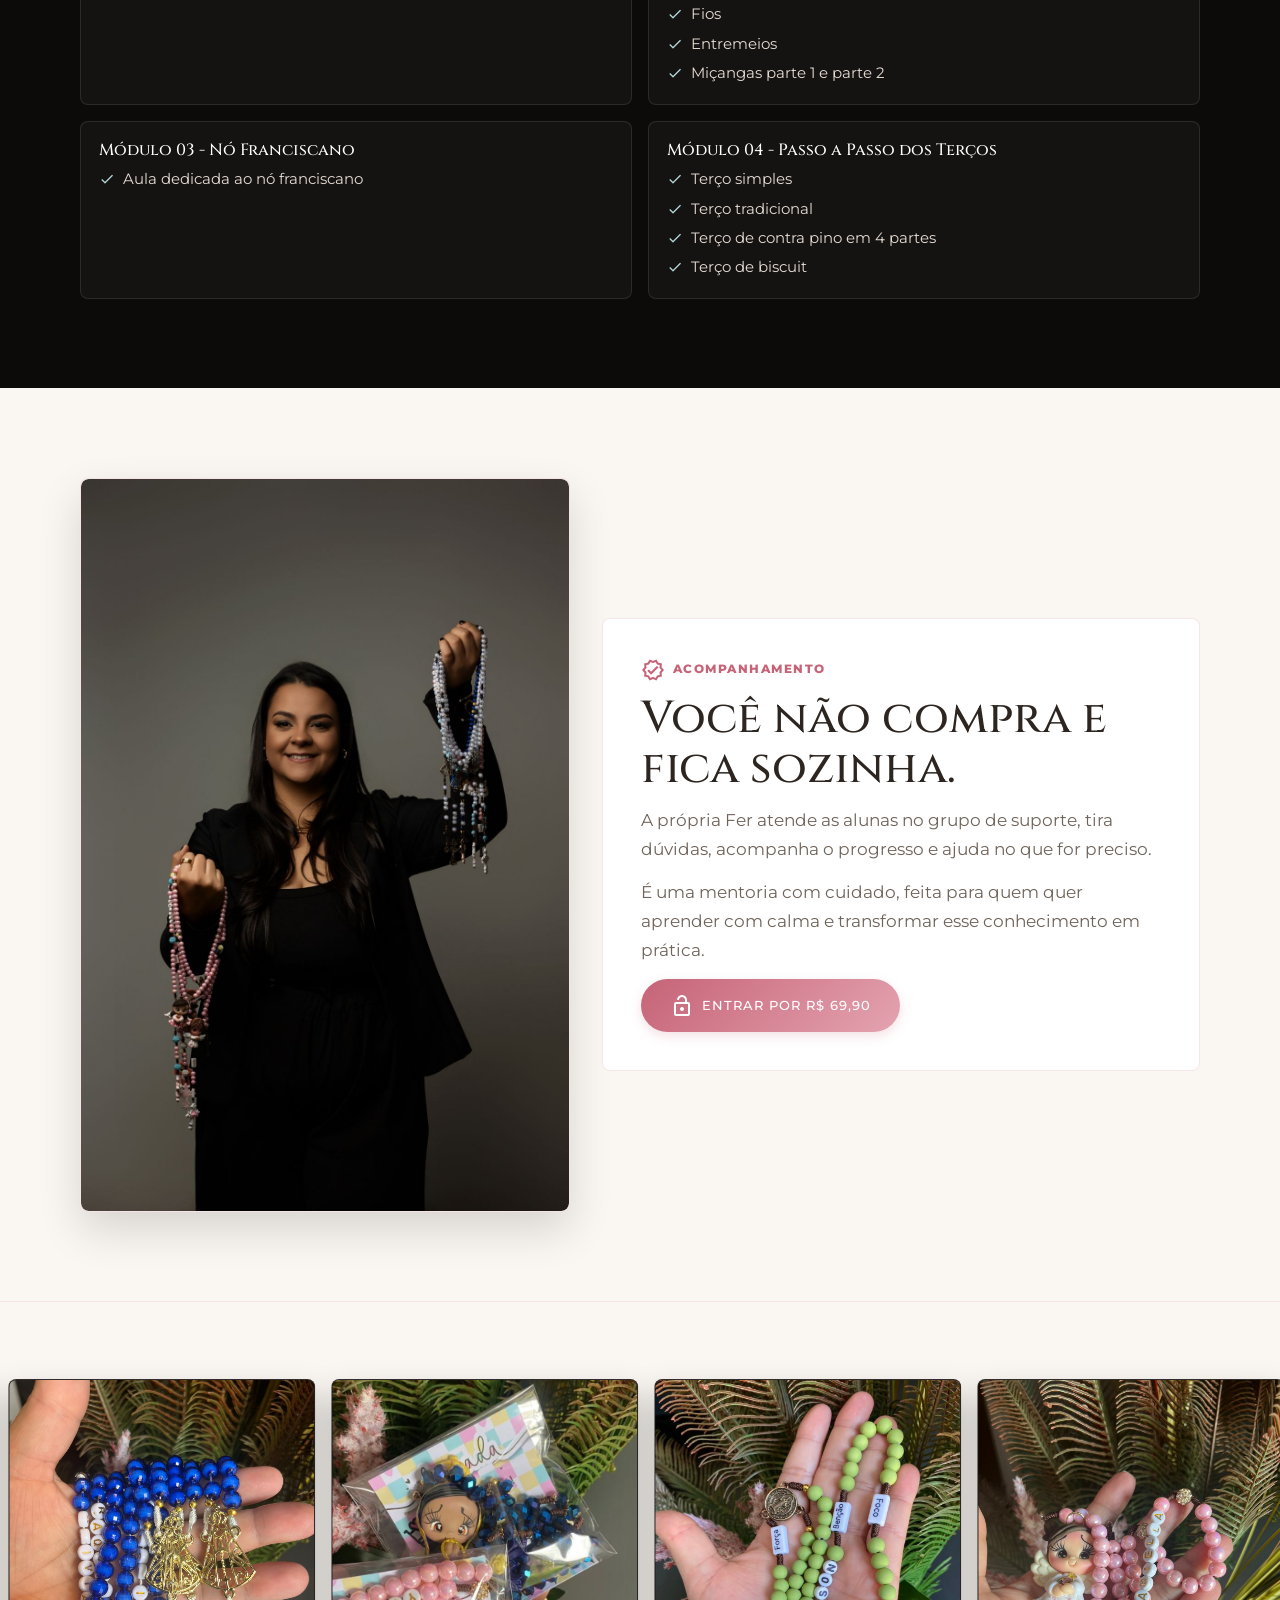
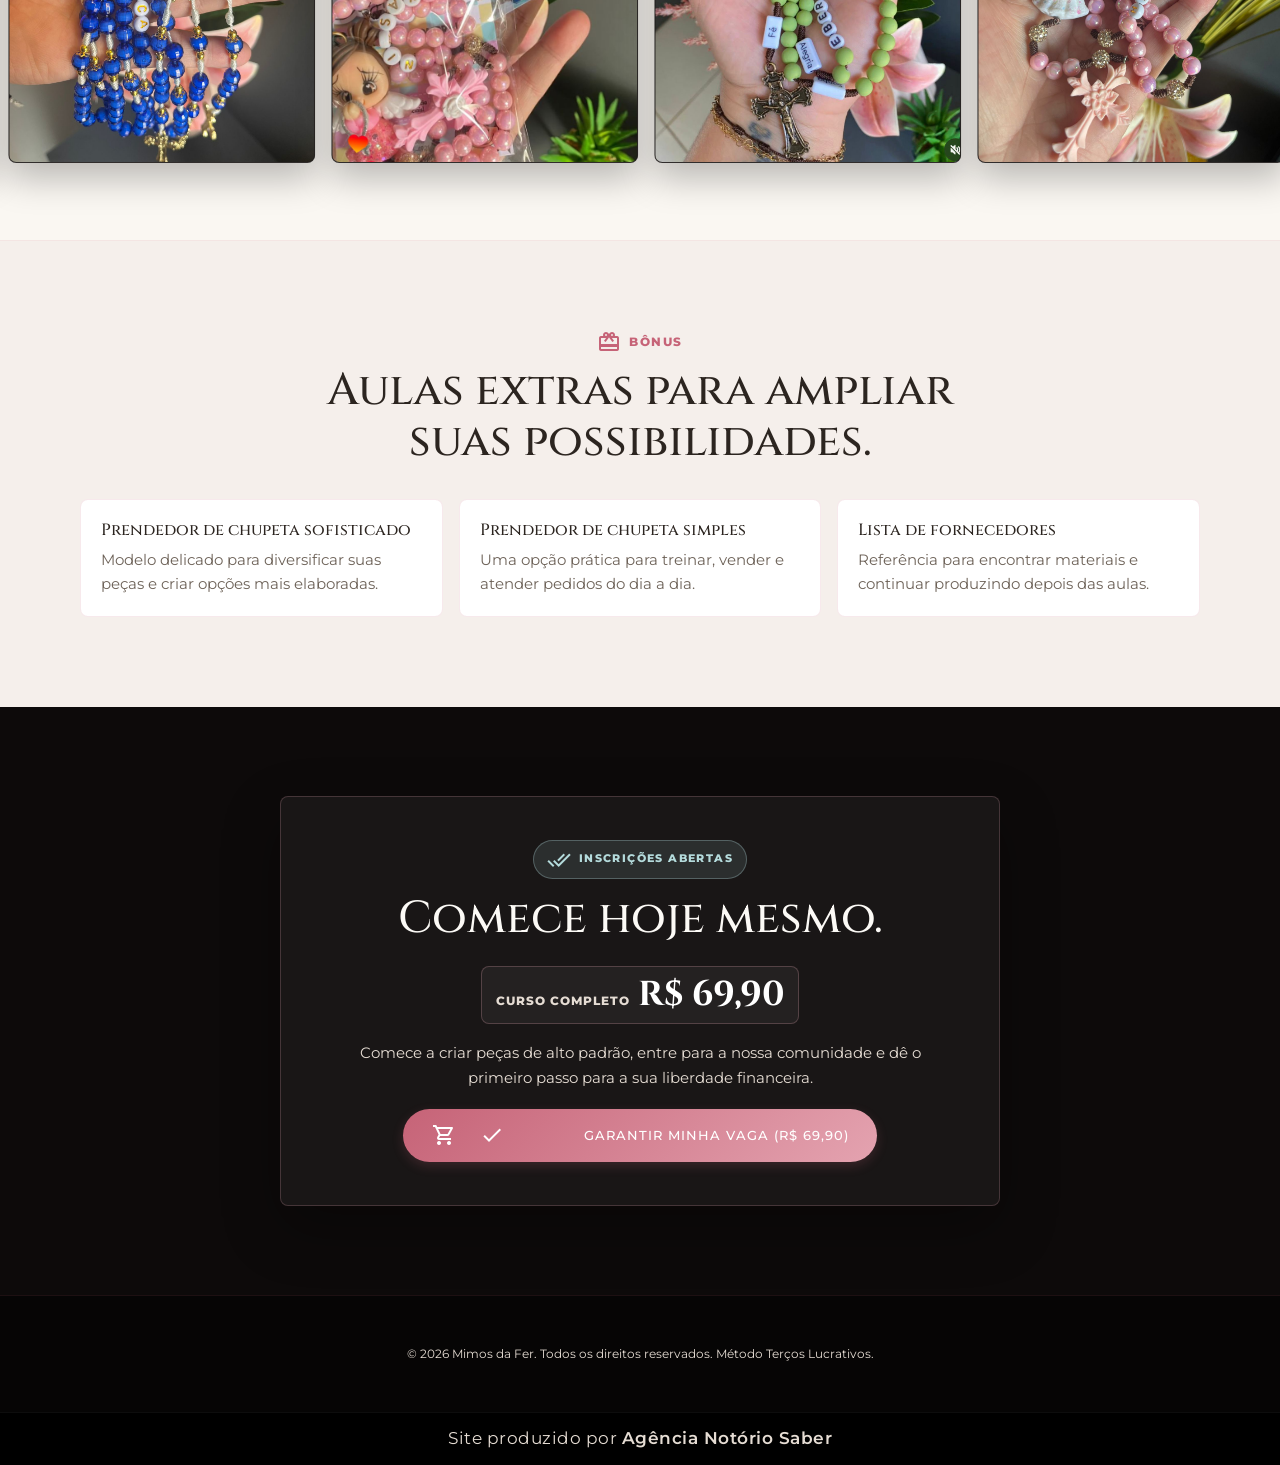
==== commit 61128b12: "fix: alinhamento mobile e nova foto na pagina de vendas" ====
--- a/metodo-tl.html
+++ b/metodo-tl.html
@@ -806,7 +806,7 @@
     </section>
     <section class="lp-section light">
       <div class="lp-container lp-support">
-        <div class="lp-support-img reveal"><img src="kiwi/area de membros TL.png" alt="Área de membros do Método Terços Lucrativos"></div>
+        <div class="lp-support-img reveal"><img src="img/415e8209.jpg" alt="Mentoria com a Fer" style="width: 100%; border-radius: 8px; box-shadow: 0 10px 30px rgba(0,0,0,0.2);"></div>
         <div class="lp-support-text reveal delay-1">
           <span class="lp-kicker"><span class="material-icons-outlined">verified</span> Acompanhamento</span>
           <h2 class="lp-section-title">Você não compra e fica sozinha.</h2>
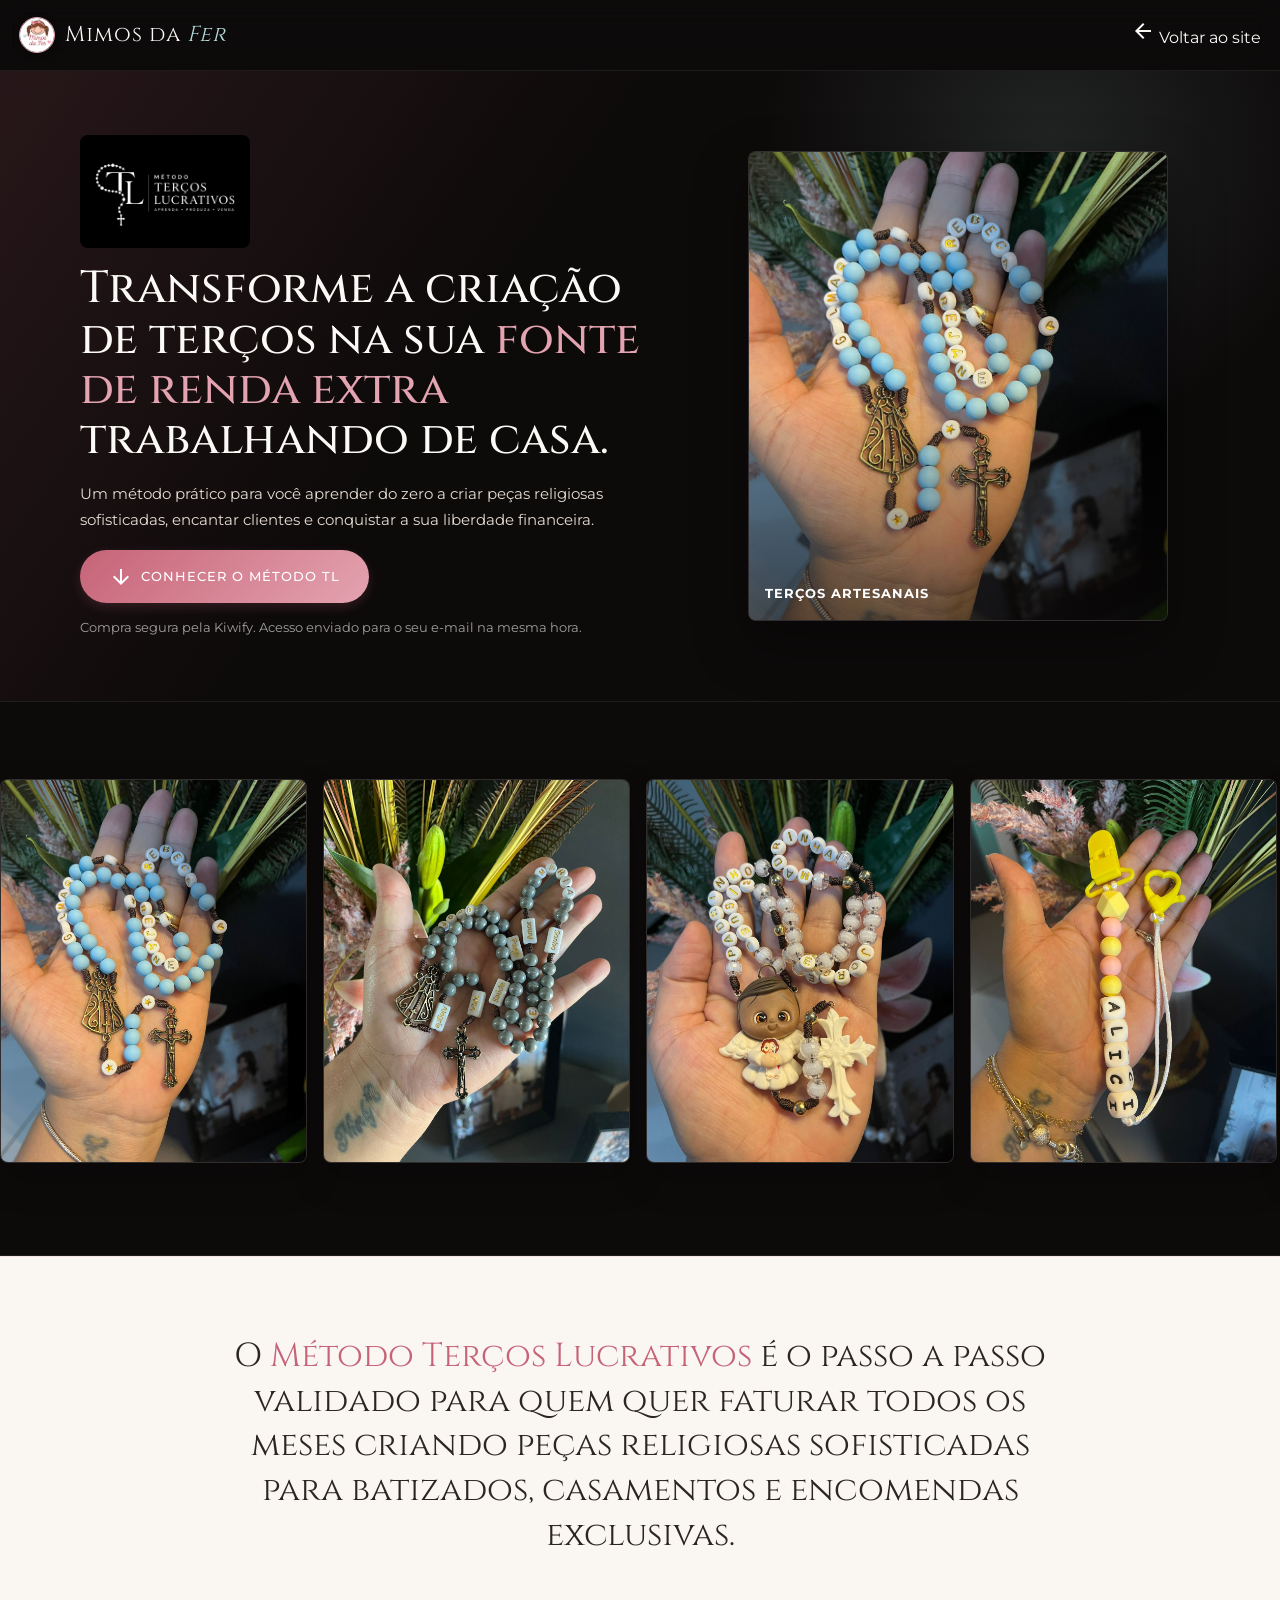
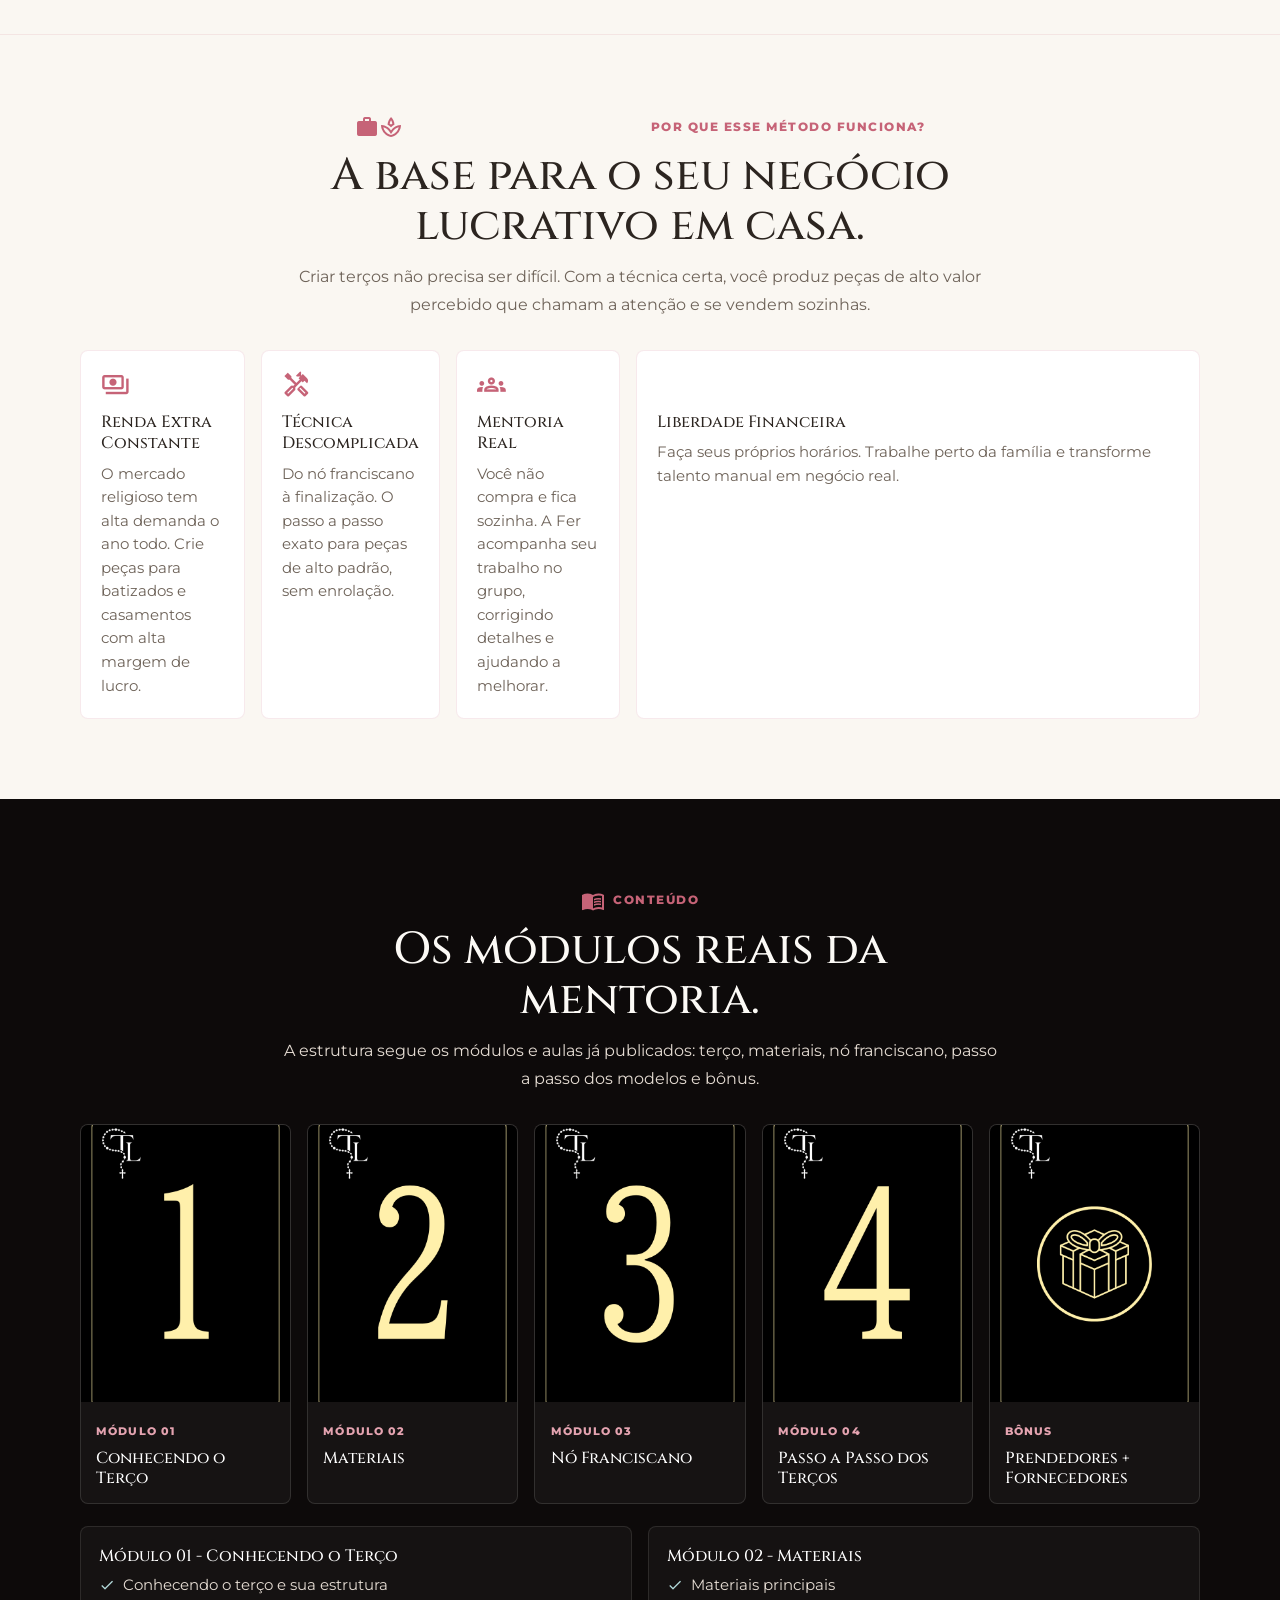
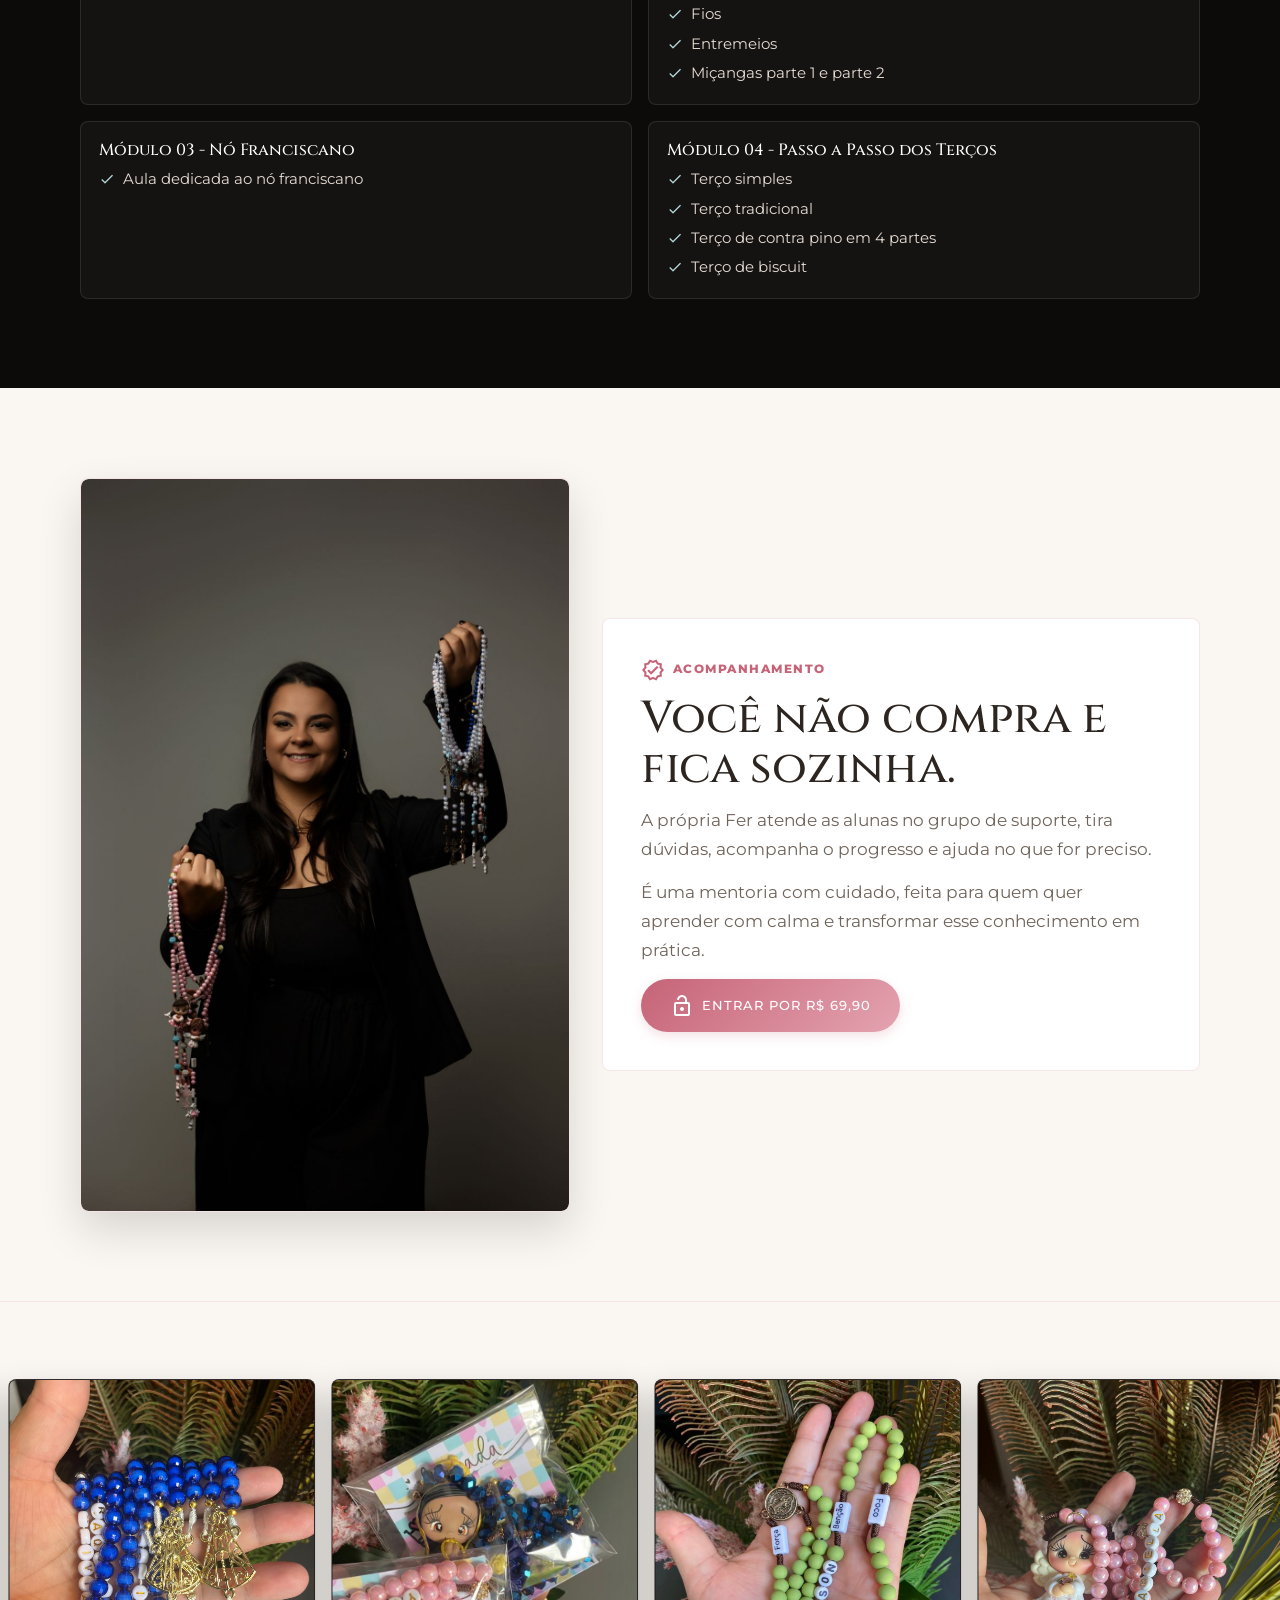
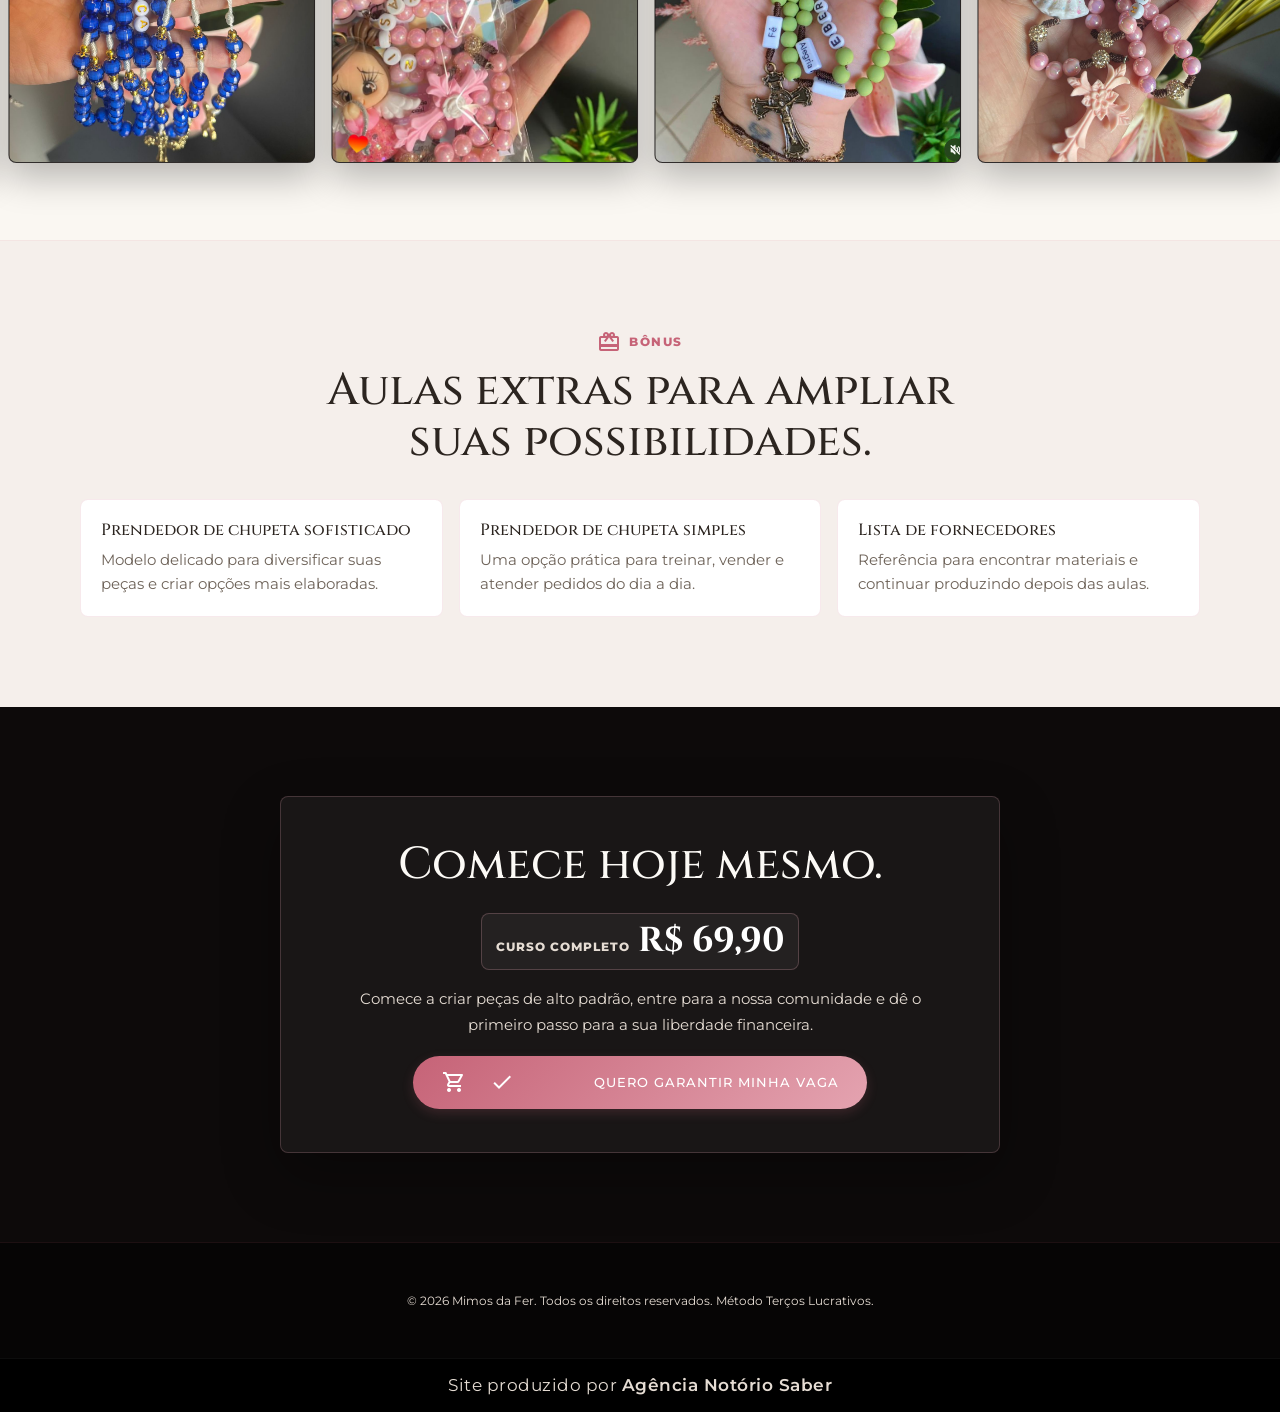
==== commit fc07aa4c: "fix: ajuste na rolagem do cta para galeria e correcao de quebra de texto na caixa de oferta" ====
--- a/metodo-tl.html
+++ b/metodo-tl.html
@@ -6,10 +6,10 @@
   <meta name="description" content="Método Terços Lucrativos da Mimos da Fer. Aprenda a produzir terços, nó franciscano, prendedores e peças religiosas com suporte da Fer.">
   <meta name="author" content="Fernanda Paim">
   <meta property="og:title" content="Método Terços Lucrativos | Mimos da Fer">
-  <meta property="og:description" content="Curso liberado por R$ 39,90 com módulos, bônus e suporte direto da Fer.">
+  <meta property="og:description" content="Curso completo por R$ 69,90 com módulos práticos, bônus e mentoria direta com a Fer.">
   <meta property="og:image" content="kiwi/banner.png">
   <link rel="icon" type="image/png" href="kiwi/fav.png">
-  <title>Método Terços Lucrativos | Curso Liberado</title>
+  <title>Método Terços Lucrativos | Mimos da Fer</title>
   <link rel="stylesheet" href="style.css">
   <link href="https://fonts.googleapis.com/icon?family=Material+Icons+Outlined" rel="stylesheet">
   <style>
@@ -728,7 +728,7 @@
           <h1 class="lp-title">Transforme a criação de terços na sua <span>fonte de renda extra</span> trabalhando de casa.</h1>
           <p class="lp-copy" style="margin-bottom: 1.5rem; font-size: 1.05rem; max-width: 90%;">Um método prático para você aprender do zero a criar peças religiosas sofisticadas, encantar clientes e conquistar a sua liberdade financeira.</p>
           <div class="lp-actions">
-            <a href="#sobre" class="btn btn-primary"><span class="material-icons-outlined">arrow_downward</span> Conhecer o Método TL</a>
+            <a href="#galeria" class="btn btn-primary"><span class="material-icons-outlined">arrow_downward</span> Conhecer o Método TL</a>
           </div>
           <p class="lp-safe">Compra segura pela Kiwify. Acesso enviado para o seu e-mail na mesma hora.</p>
         </div>
@@ -748,7 +748,7 @@
 
     
     
-    <section class="lp-gallery-band" aria-label="Galeria de terços">
+    <section class="lp-gallery-band" id="galeria" aria-label="Galeria de terços">
       <div class="lp-marquee">
         <div class="lp-marquee-item"><img src="fotos-tercos/WhatsApp Image 2026-05-26 at 15.38.07.jpeg" alt="Terço artesanal"></div>
         <div class="lp-marquee-item"><img src="fotos-tercos/WhatsApp Image 2026-05-26 at 15.38.08.jpeg" alt="Terço de devoção"></div>
@@ -847,11 +847,11 @@
     <section class="lp-section">
       <div class="lp-container">
         <div class="lp-final reveal">
-          <span class="lp-pill" style="color: var(--color-mint); background: rgba(180, 219, 220, 0.12); border-color: rgba(180, 219, 220, 0.3);"><span class="material-icons-outlined">done_all</span> Inscrições Abertas</span>
+
           <h2 class="lp-section-title">Comece hoje mesmo.</h2>
           <div class="lp-price"><small>Curso completo</small><strong>R$ 69,90</strong></div>
           <p class="lp-copy" style="margin-left: auto; margin-right: auto;">Comece a criar peças de alto padrão, entre para a nossa comunidade e dê o primeiro passo para a sua liberdade financeira.</p>
-          <a href="https://pay.kiwify.com.br/PGA4mul" target="_blank" rel="noopener" class="btn btn-primary"><span class="material-icons-outlined">shopping_cart_checkout</span> Garantir Minha Vaga (R$ 69,90)</a>
+          <a href="https://pay.kiwify.com.br/PGA4mul" target="_blank" rel="noopener" class="btn btn-primary"><span class="material-icons-outlined">shopping_cart_checkout</span> Quero Garantir Minha Vaga</a>
         </div>
       </div>
     </section>
